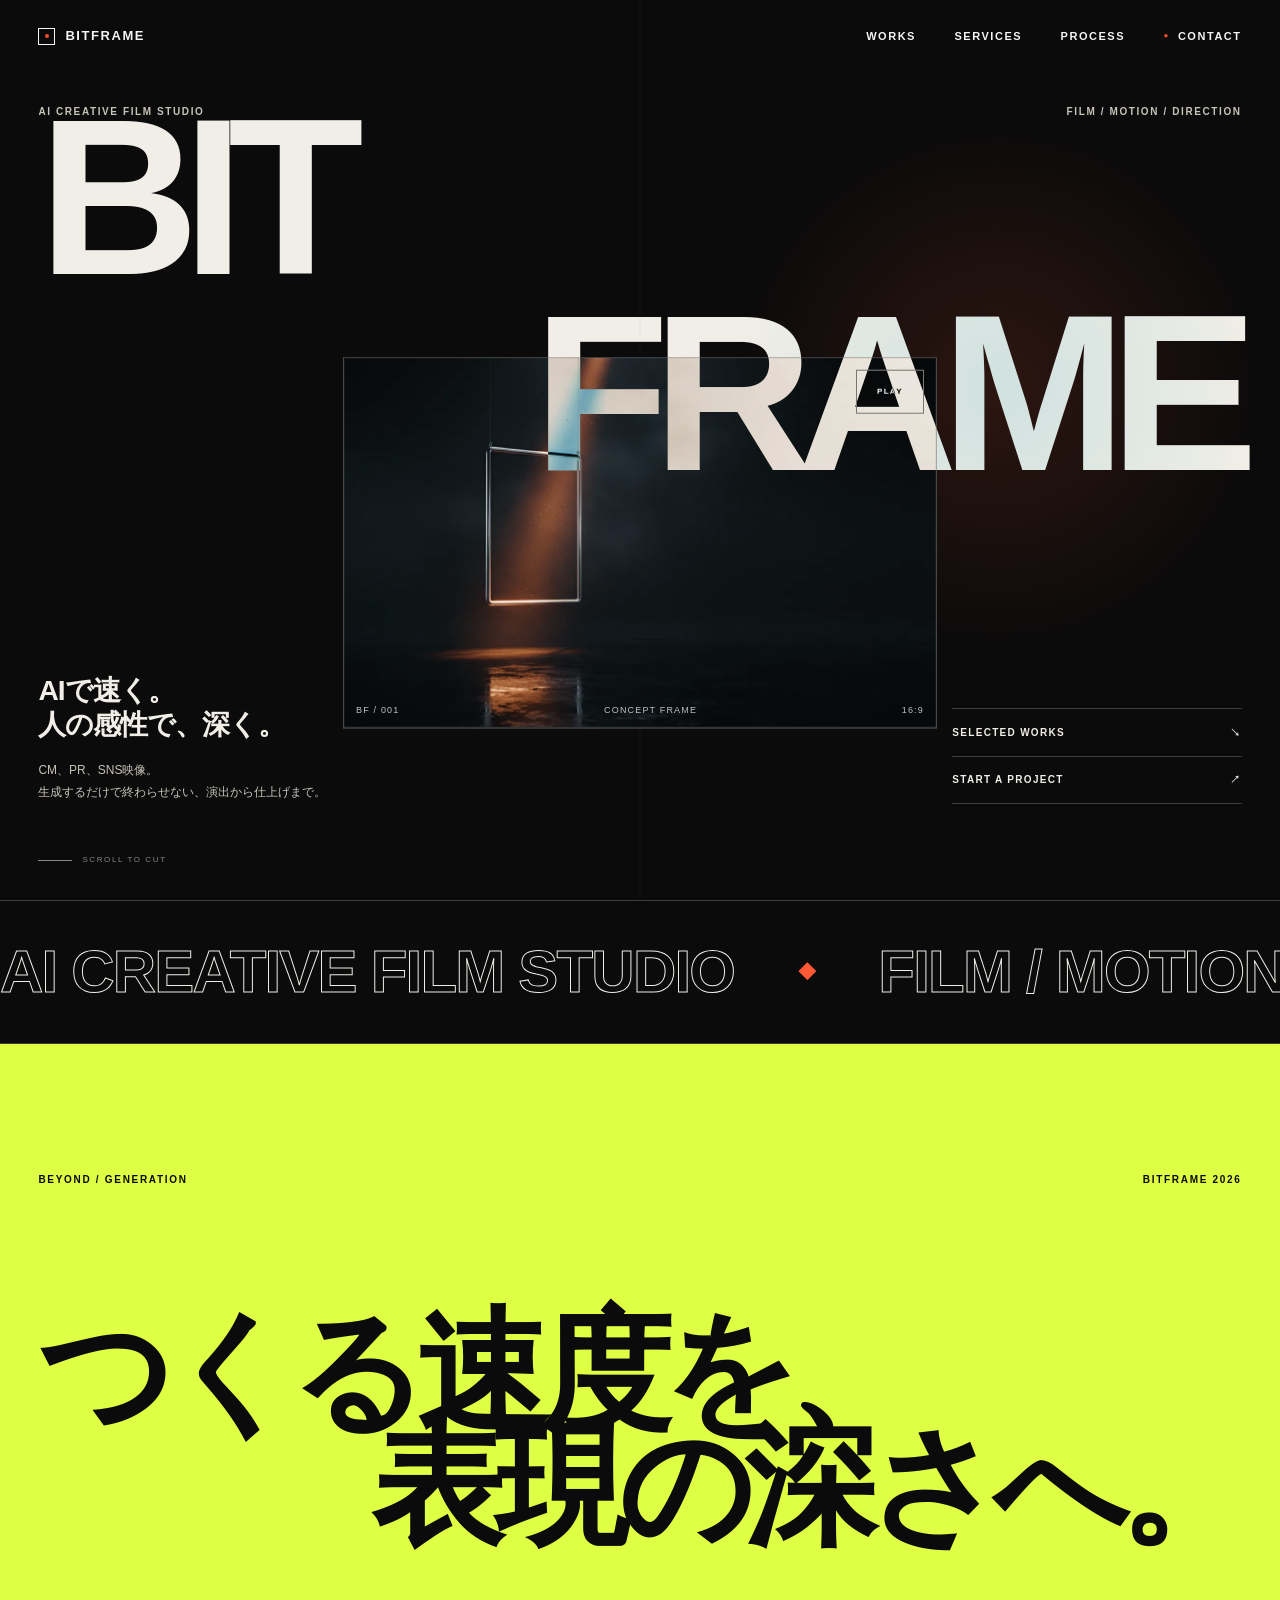
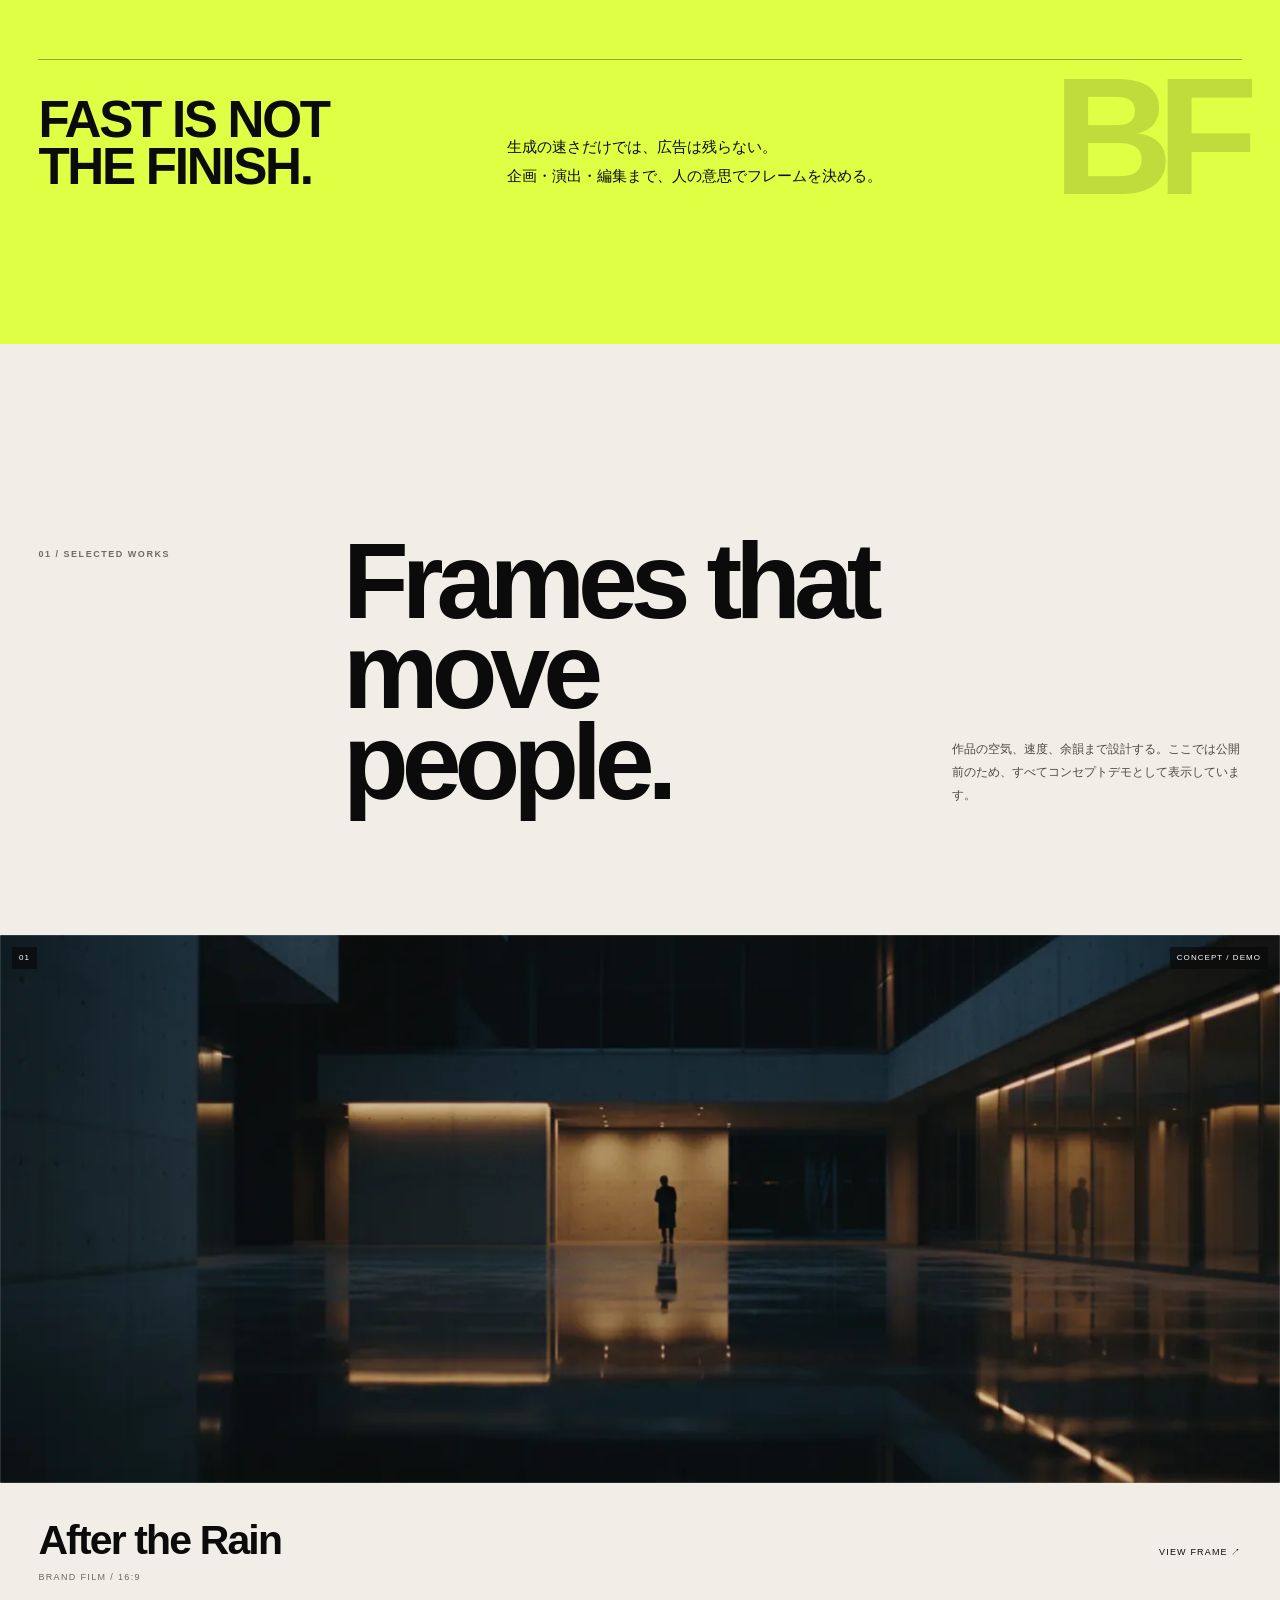
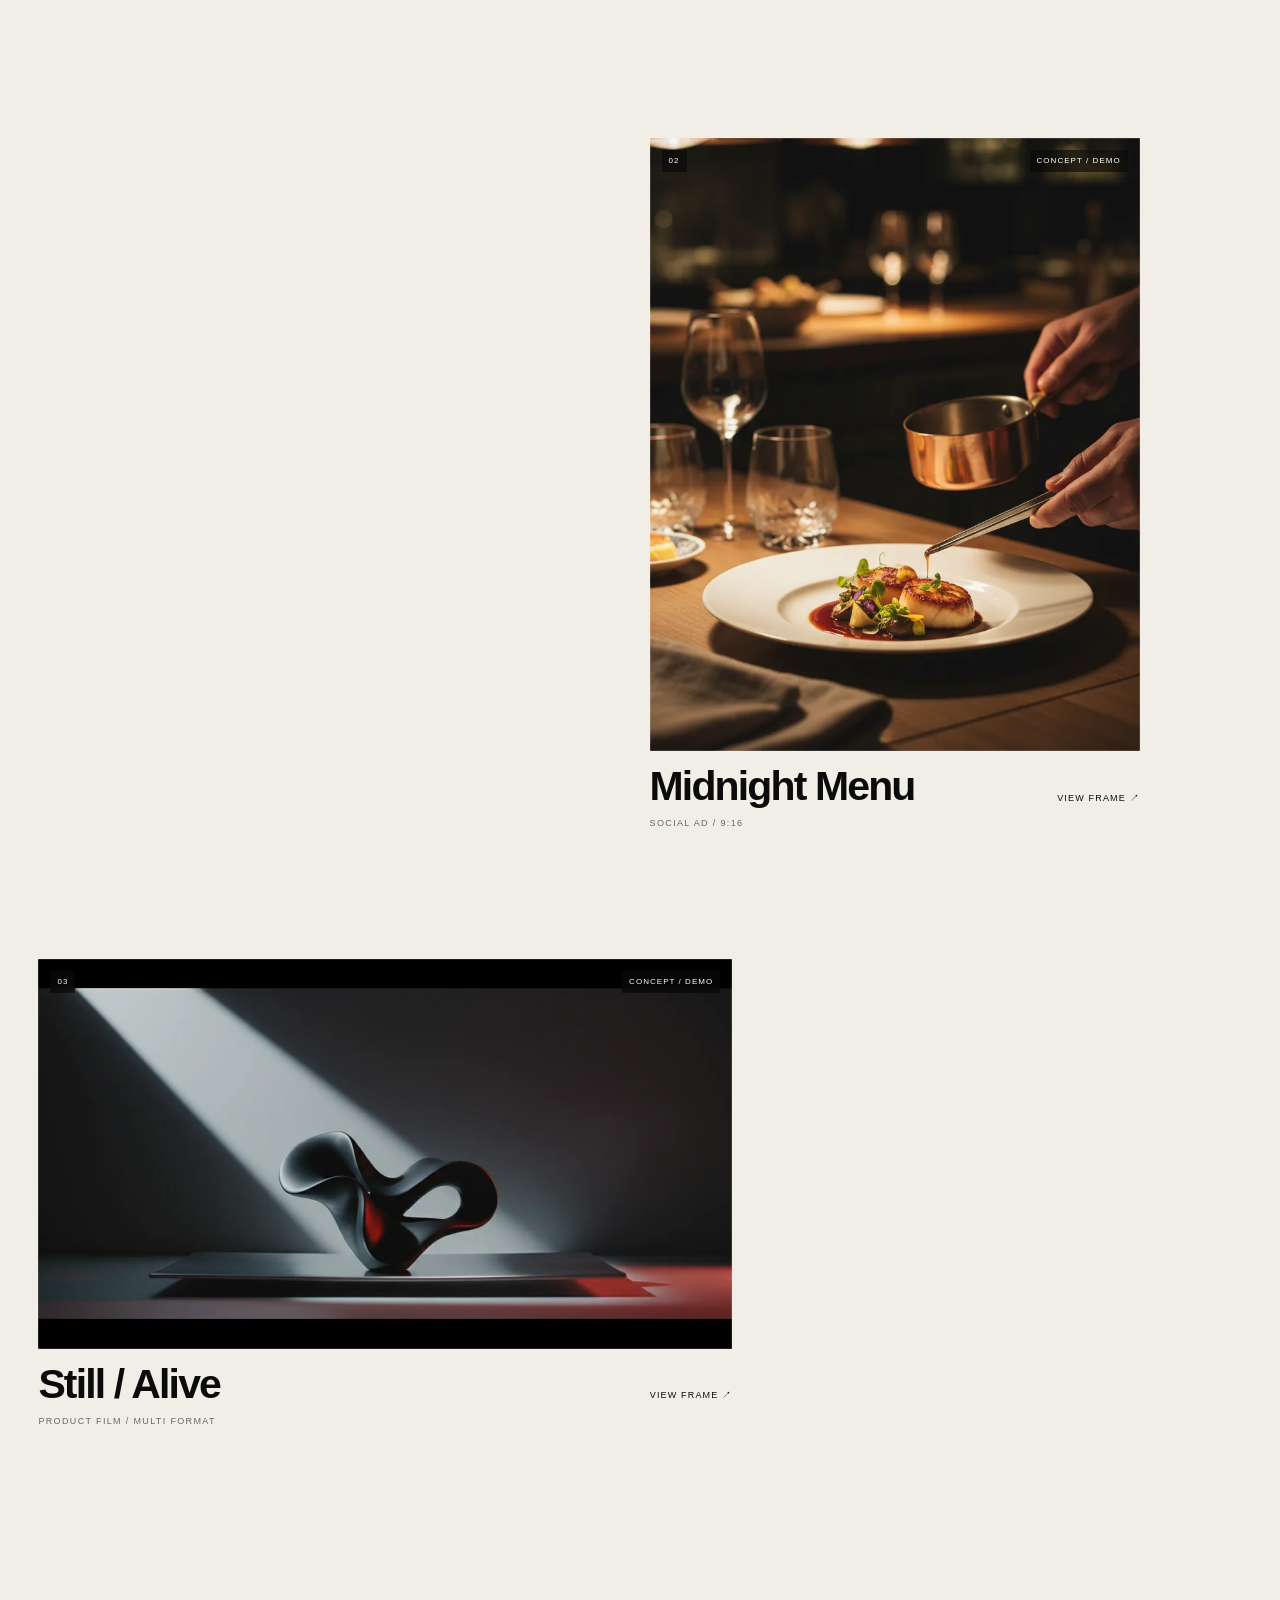
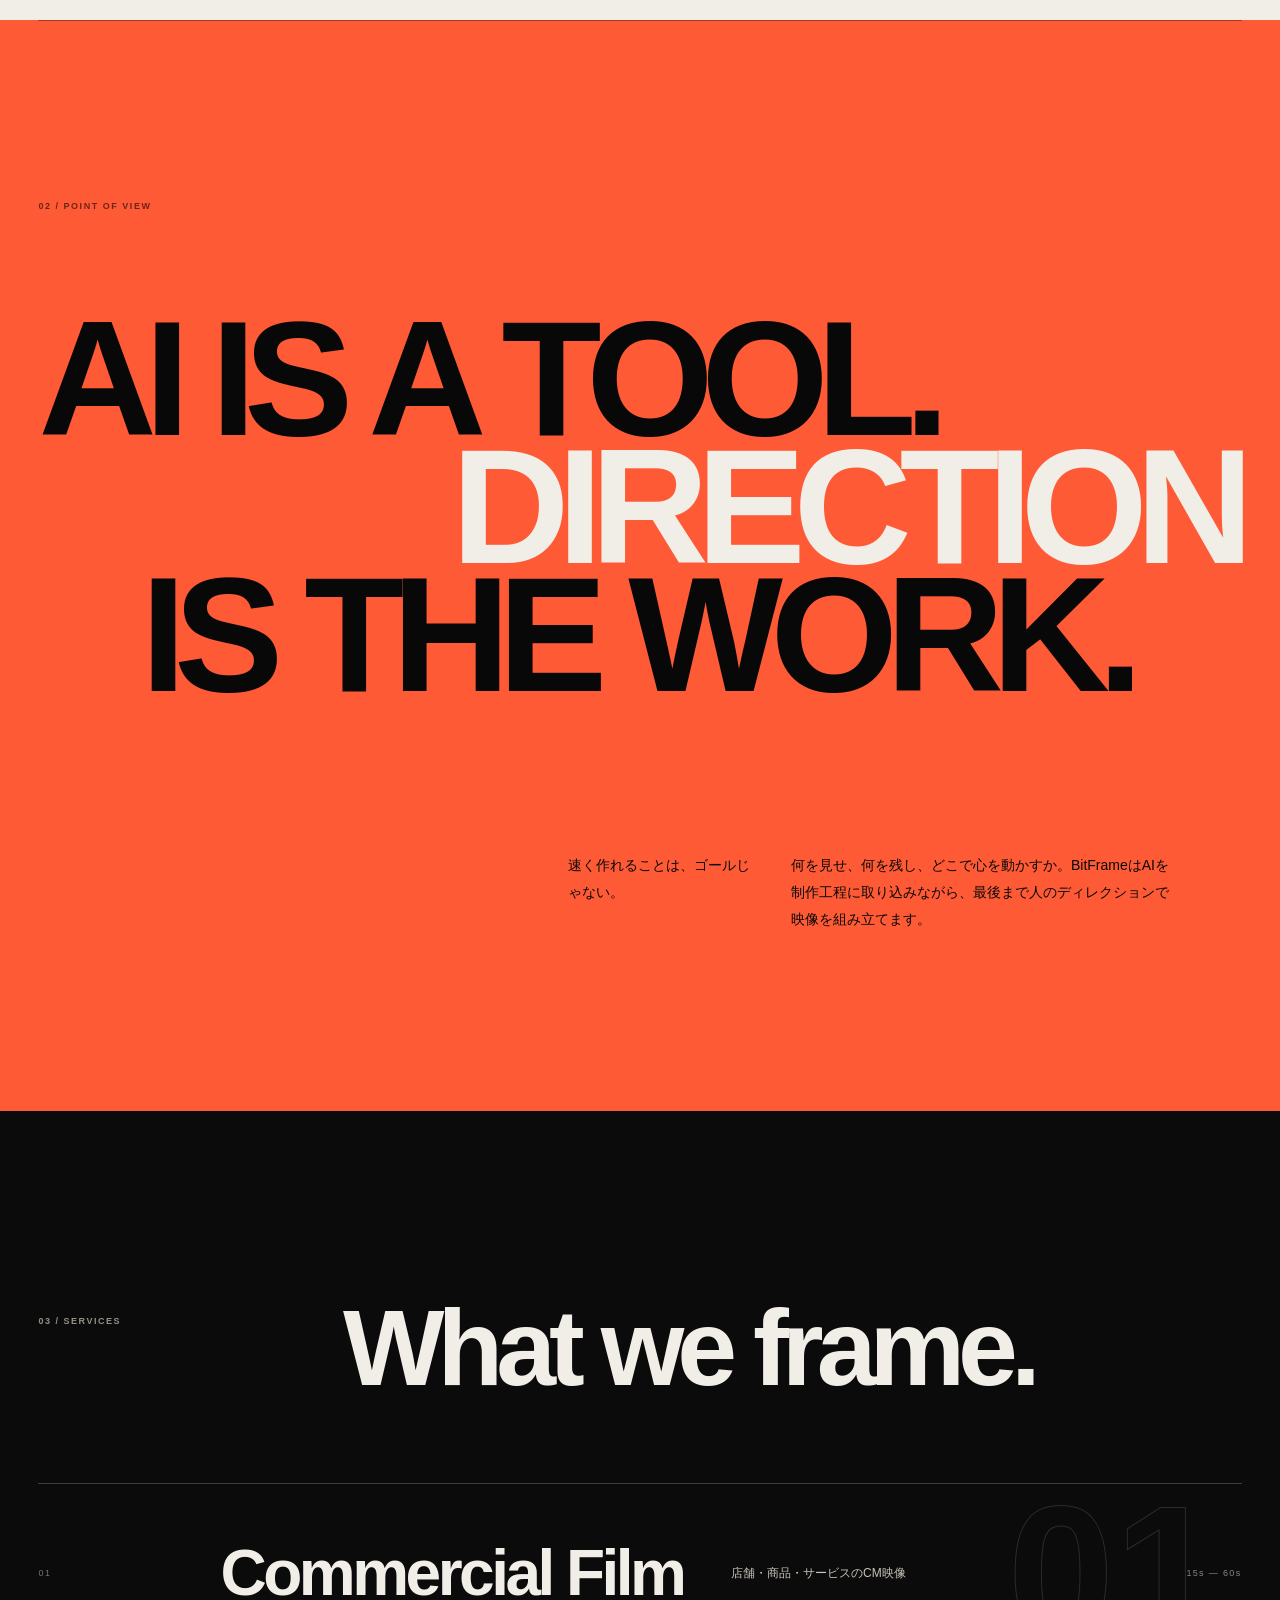
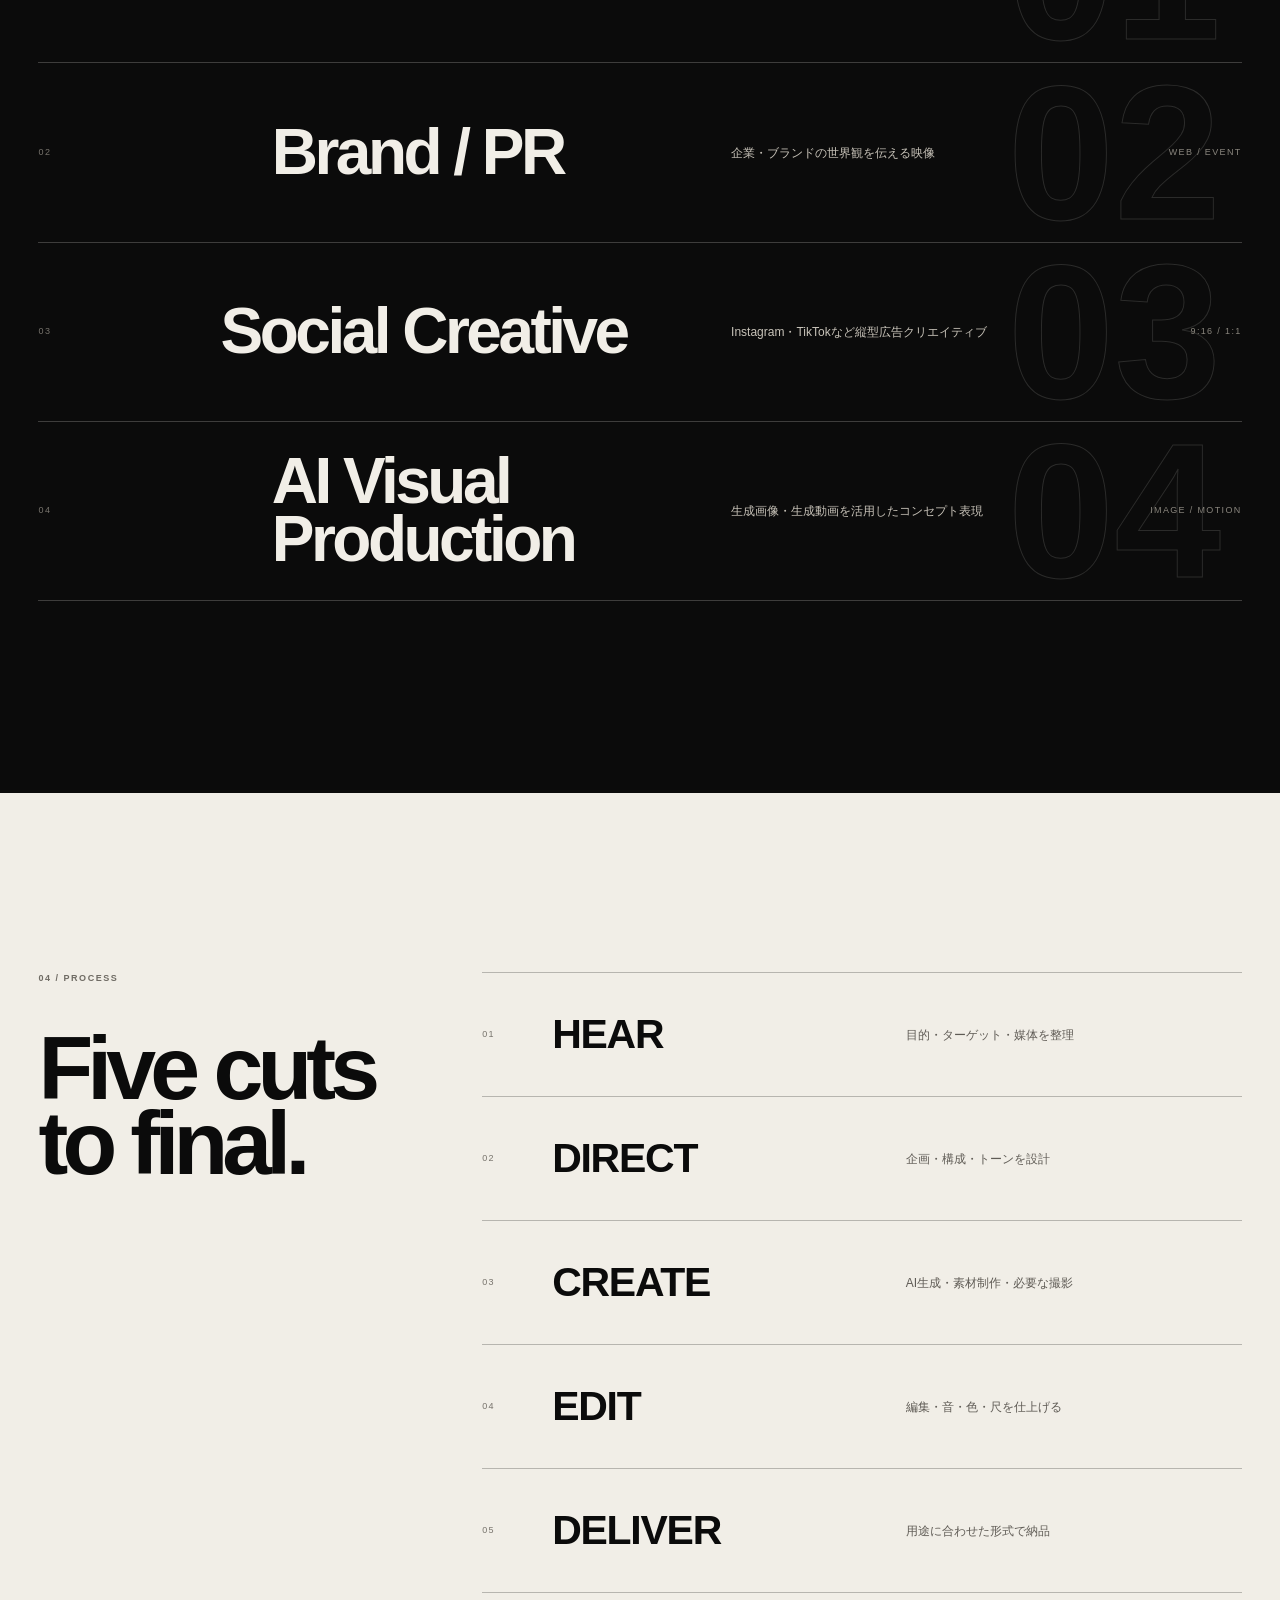
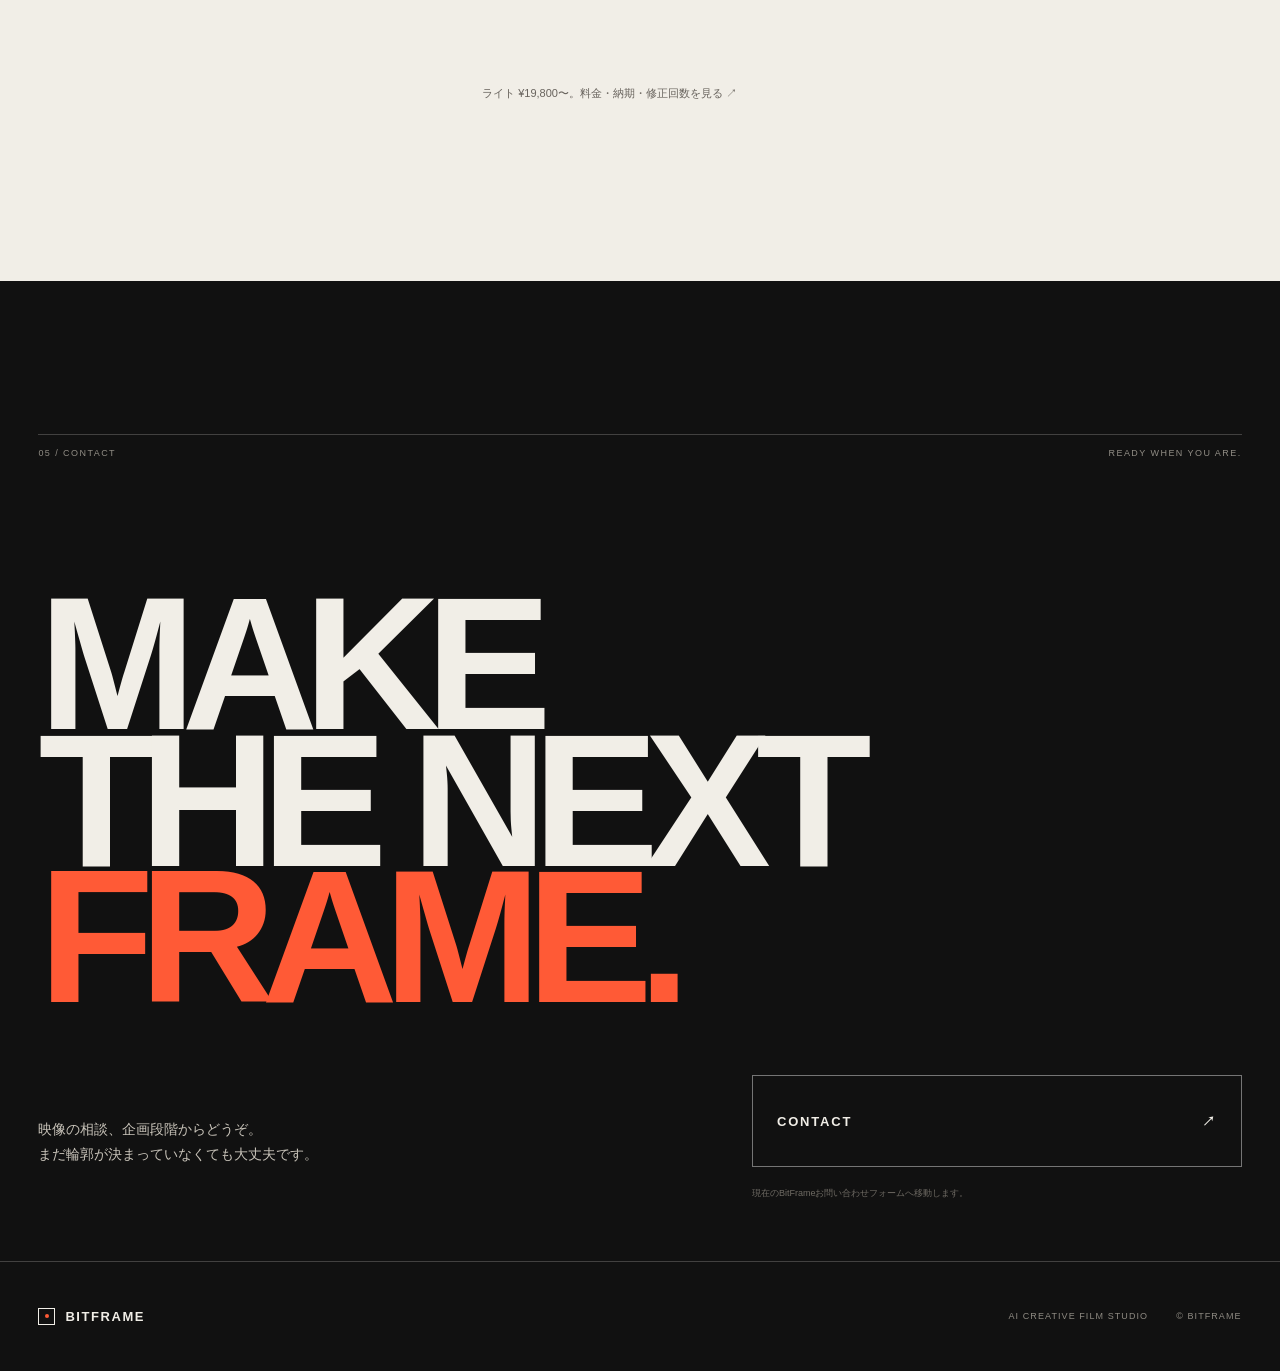
==== index.html @ d3b2dc04 "design: rebuild homepage with editorial motion direction" ====
<!doctype html>
<html lang="ja">
<head>
  <meta charset="utf-8">
  <meta name="viewport" content="width=device-width,initial-scale=1,viewport-fit=cover">
  <meta name="theme-color" content="#0b0b0b"><link rel="icon" href="assets/favicon.svg" type="image/svg+xml">
  <title>BitFrame | AI Creative Film Studio</title>
  <meta name="description" content="BitFrameは、AIと人のディレクションを組み合わせてCM・PR・SNS向け映像を制作するクリエイティブフィルムスタジオです。">
  <link rel="canonical" href="https://bitframe.rss7.net/">
  <meta property="og:type" content="website">
  <meta property="og:site_name" content="BitFrame">
  <meta property="og:title" content="BitFrame | AI Creative Film Studio">
  <meta property="og:description" content="AIで速く。人の感性で、深く。CM・PR・SNS映像を企画から仕上げまで。">
  <meta property="og:url" content="https://bitframe.rss7.net/">
  <meta property="og:image" content="https://bitframe.rss7.net/assets/media/hero-poster.webp">
  <meta name="twitter:card" content="summary_large_image">
  <meta name="twitter:title" content="BitFrame | AI Creative Film Studio">
  <meta name="twitter:description" content="AIで速く。人の感性で、深く。CM・PR・SNS映像を企画から仕上げまで。">
  <meta name="twitter:image" content="https://bitframe.rss7.net/assets/media/hero-poster.webp">
  <script type="application/ld+json">{"@context":"https://schema.org","@type":"Organization","name":"BitFrame","url":"https://bitframe.rss7.net/","description":"AIと人のディレクションを組み合わせてCM・PR・SNS向け映像を制作するクリエイティブフィルムスタジオ"}</script>
  <link rel="stylesheet" href="assets/site.css">
  <script src="assets/site.js" defer></script>
</head>
<body>
  <a class="skip-link" href="#main">本文へ移動</a>

  <header class="site-header" data-header>
    <a class="brand" href="#top" aria-label="BitFrame ホーム">
      <span class="brand-mark" aria-hidden="true"></span>
      <span>BITFRAME</span>
    </a>
    <nav class="desktop-nav" aria-label="メインナビゲーション">
      <a href="works.html">WORKS</a>
      <a href="service.html">SERVICES</a>
      <a href="flow-price.html">PROCESS</a>
      <a class="nav-contact" href="contact.html">CONTACT</a>
    </nav>
    <details class="mobile-menu">
      <summary aria-label="メニューを開く"><span></span><span></span></summary>
      <nav aria-label="モバイルナビゲーション">
        <a href="works.html">WORKS</a>
        <a href="service.html">SERVICES</a>
        <a href="flow-price.html">PROCESS</a>
        <a href="contact.html">CONTACT</a>
      </nav>
    </details>
  </header>

  <main id="main">
    <section class="hero" id="top" aria-labelledby="hero-title">
      <div class="hero-meta" aria-label="スタジオ情報">
        <span>AI CREATIVE FILM STUDIO</span>
        <span>FILM / MOTION / DIRECTION</span>
      </div>

      <h1 class="hero-title" id="hero-title">
        <span class="hero-word hero-word--bit">BIT</span>
        <span class="hero-word hero-word--frame">FRAME</span>
      </h1>

      <div class="hero-window" role="group" data-depth="18" aria-label="BitFrame コンセプト映像">
        <video class="hero-video" autoplay muted loop playsinline preload="metadata" poster="assets/media/hero-poster.webp" aria-hidden="true">
          <source src="assets/media/hero.mp4" type="video/mp4">
        </video>
        <button class="hero-motion-toggle" type="button" aria-label="映像を一時停止">PAUSE</button>
        <div class="frame-meta">
          <span>BF / 001</span>
          <span>CONCEPT FRAME</span>
          <span>16:9</span>
        </div>
      </div>

      <div class="hero-copy">
        <p class="hero-lead">AIで速く。<br>人の感性で、深く。</p>
        <p class="hero-sub">CM、PR、SNS映像。<br>生成するだけで終わらせない、演出から仕上げまで。</p>
      </div>

      <div class="hero-actions" aria-label="主要リンク">
        <a class="text-link" href="works.html"><span>SELECTED WORKS</span><span aria-hidden="true">↘</span></a>
        <a class="text-link" href="contact.html"><span>START A PROJECT</span><span aria-hidden="true">↗</span></a>
      </div>

      <p class="scroll-note" aria-hidden="true"><span></span>SCROLL TO CUT</p>
    </section>

    <div class="marquee" aria-hidden="true">
      <div class="marquee-track">
        <span class="marquee-item">AI CREATIVE FILM STUDIO</span>
        <span class="marquee-item">FILM / MOTION / DIRECTION</span>
        <span class="marquee-item">DIRECTION IS THE WORK</span>
        <span class="marquee-item">CM ・ PR ・ SNS</span>
        <span class="marquee-item">AI CREATIVE FILM STUDIO</span>
        <span class="marquee-item">FILM / MOTION / DIRECTION</span>
        <span class="marquee-item">DIRECTION IS THE WORK</span>
        <span class="marquee-item">CM ・ PR ・ SNS</span>
      </div>
    </div>

    <section class="editorial-statement" aria-labelledby="statement-title">
      <div class="statement-kicker"><span>BEYOND / GENERATION</span><span>BITFRAME 2026</span></div>
      <h2 id="statement-title"><span>つくる速度を、</span><span>表現の深さへ。</span></h2>
      <div class="statement-grid">
        <p class="statement-en">FAST IS NOT<br>THE FINISH.</p>
        <p class="statement-jp">生成の速さだけでは、広告は残らない。<br>企画・演出・編集まで、人の意思でフレームを決める。</p>
        <span class="statement-mark" aria-hidden="true">BF</span>
      </div>
    </section>

    <section class="works section-shell" id="works" aria-labelledby="works-title">
      <header class="section-head">
        <p class="eyebrow">01 / SELECTED WORKS</p>
        <h2 id="works-title">Frames that<br>move people.</h2>
        <p class="section-intro">作品の空気、速度、余韻まで設計する。ここでは公開前のため、すべてコンセプトデモとして表示しています。</p>
      </header>

      <article class="work work--wide work-feature" data-reveal>
        <a class="work-link" href="contact.html" aria-label="Concept Film 01 の相談をする">
          <div class="work-media work-media--01" data-tilt>
            <img src="assets/media/work-01.webp" alt="" loading="lazy" decoding="async">
            <span class="work-index">01</span>
            <span class="work-state">CONCEPT / DEMO</span>
          </div>
          <div class="work-copy">
            <h3>After the Rain</h3>
            <p>BRAND FILM / 16:9</p>
            <span aria-hidden="true">VIEW FRAME ↗</span>
          </div>
        </a>
      </article>

      <div class="works-list">
        <article class="work work--portrait" data-reveal>
          <a class="work-link" href="contact.html" aria-label="Concept Film 02 の相談をする">
            <div class="work-media work-media--02" data-tilt>
              <img src="assets/media/work-02.webp" alt="" loading="lazy" decoding="async">
              <span class="work-index">02</span>
              <span class="work-state">CONCEPT / DEMO</span>
            </div>
            <div class="work-copy">
              <h3>Midnight Menu</h3>
              <p>SOCIAL AD / 9:16</p>
              <span aria-hidden="true">VIEW FRAME ↗</span>
            </div>
          </a>
        </article>

        <article class="work work--offset" data-reveal>
          <a class="work-link" href="contact.html" aria-label="Concept Film 03 の相談をする">
            <div class="work-media work-media--03" data-tilt>
              <img src="assets/media/work-03.webp" alt="" loading="lazy" decoding="async">
              <span class="work-index">03</span>
              <span class="work-state">CONCEPT / DEMO</span>
            </div>
            <div class="work-copy">
              <h3>Still / Alive</h3>
              <p>PRODUCT FILM / MULTI FORMAT</p>
              <span aria-hidden="true">VIEW FRAME ↗</span>
            </div>
          </a>
        </article>
      </div>
    </section>

    <section class="manifesto" aria-labelledby="manifesto-title">
      <div class="manifesto-rule" aria-hidden="true"></div>
      <p class="eyebrow">02 / POINT OF VIEW</p>
      <h2 id="manifesto-title">
        <span>AI IS A TOOL.</span>
        <span class="manifesto-accent">DIRECTION</span>
        <span>IS THE WORK.</span>
      </h2>
      <div class="manifesto-copy">
        <p>速く作れることは、ゴールじゃない。</p>
        <p>何を見せ、何を残し、どこで心を動かすか。BitFrameはAIを制作工程に取り込みながら、最後まで人のディレクションで映像を組み立てます。</p>
      </div>
    </section>

    <section class="services section-shell" id="services" aria-labelledby="services-title">
      <header class="section-head section-head--compact">
        <p class="eyebrow">03 / SERVICES</p>
        <h2 id="services-title">What we frame.</h2>
      </header>
      <div class="service-lines">
        <article class="service-line" data-reveal>
          <p class="service-no">01</p>
          <h3>Commercial Film</h3>
          <p>店舗・商品・サービスのCM映像</p>
          <span>15s — 60s</span>
        </article>
        <article class="service-line service-line--indent" data-reveal>
          <p class="service-no">02</p>
          <h3>Brand / PR</h3>
          <p>企業・ブランドの世界観を伝える映像</p>
          <span>WEB / EVENT</span>
        </article>
        <article class="service-line" data-reveal>
          <p class="service-no">03</p>
          <h3>Social Creative</h3>
          <p>Instagram・TikTokなど縦型広告クリエイティブ</p>
          <span>9:16 / 1:1</span>
        </article>
        <article class="service-line service-line--indent" data-reveal>
          <p class="service-no">04</p>
          <h3>AI Visual Production</h3>
          <p>生成画像・生成動画を活用したコンセプト表現</p>
          <span>IMAGE / MOTION</span>
        </article>
      </div>
    </section>

    <section class="process" id="process" aria-labelledby="process-title">
      <div class="process-heading">
        <p class="eyebrow">04 / PROCESS</p>
        <h2 id="process-title">Five cuts<br>to final.</h2>
      </div>
      <ol class="process-list">
        <li><span>01</span><strong>HEAR</strong><p>目的・ターゲット・媒体を整理</p></li>
        <li><span>02</span><strong>DIRECT</strong><p>企画・構成・トーンを設計</p></li>
        <li><span>03</span><strong>CREATE</strong><p>AI生成・素材制作・必要な撮影</p></li>
        <li><span>04</span><strong>EDIT</strong><p>編集・音・色・尺を仕上げる</p></li>
        <li><span>05</span><strong>DELIVER</strong><p>用途に合わせた形式で納品</p></li>
      </ol>
      <p class="price-note"><a href="flow-price.html">ライト ¥19,800〜。料金・納期・修正回数を見る ↗</a></p>
    </section>

    <section class="contact" id="contact" aria-labelledby="contact-title">
      <div class="contact-topline"><span>05 / CONTACT</span><span>READY WHEN YOU ARE.</span></div>
      <h2 id="contact-title">MAKE<br>THE NEXT<br><em>FRAME.</em></h2>
      <p>映像の相談、企画段階からどうぞ。<br>まだ輪郭が決まっていなくても大丈夫です。</p>
      <a class="contact-button" href="https://bitframe.rss7.net/%E3%81%8A%E5%95%8F%E3%81%84%E5%90%88%E3%82%8F%E3%81%9B/" aria-label="BitFrame お問い合わせフォームへ">
        <span>CONTACT</span><span aria-hidden="true">↗</span>
      </a>
      <p class="contact-note">現在のBitFrameお問い合わせフォームへ移動します。</p>
    </section>
  </main>

  <footer class="site-footer">
    <a class="brand brand--footer" href="#top"><span class="brand-mark" aria-hidden="true"></span><span>BITFRAME</span></a>
    <p>AI CREATIVE FILM STUDIO</p>
    <p>© BITFRAME</p>
  </footer>
</body>
</html>
---- assets/site.css ----
@charset "UTF-8";

:root {
  --ink: #0b0b0b;
  --ink-soft: #171717;
  --paper: #f1eee7;
  --paper-dim: #c8c3b9;
  --signal: #ff5a36;
  --lime: #dfff45;
  --line: rgba(241, 238, 231, .22);
  --pad: clamp(18px, 3vw, 48px);
  --max: 1680px;
  --ease: cubic-bezier(.2, .8, .2, 1);
  --header-h: 72px;
}

* { box-sizing: border-box; }
html { scroll-behavior: smooth; background: var(--ink); }
body {
  margin: 0;
  color: var(--paper);
  background: var(--ink);
  font-family: "Helvetica Neue", Helvetica, Arial, "Yu Gothic", "Hiragino Kaku Gothic ProN", sans-serif;
  font-size: 16px;
  line-height: 1.5;
  overflow-x: clip;
  text-rendering: optimizeLegibility;
  -webkit-font-smoothing: antialiased;
}

a { color: inherit; text-decoration: none; }
a, summary { -webkit-tap-highlight-color: transparent; }
img, video { display: block; max-width: 100%; }
button, input, textarea, select { font: inherit; }
::selection { color: var(--ink); background: var(--lime); }

.skip-link {
  position: fixed;
  z-index: 9999;
  top: 8px;
  left: 8px;
  padding: 10px 14px;
  color: var(--ink);
  background: var(--paper);
  transform: translateY(-140%);
  transition: transform .2s ease;
}
.skip-link:focus { transform: translateY(0); }

:focus-visible {
  outline: 2px solid var(--lime);
  outline-offset: 4px;
}

.site-header {
  position: fixed;
  z-index: 100;
  top: 0;
  left: 0;
  width: 100%;
  min-height: var(--header-h);
  display: flex;
  align-items: center;
  justify-content: space-between;
  gap: 24px;
  padding: 14px var(--pad);
  mix-blend-mode: difference;
  color: #fff;
}

.brand {
  display: inline-flex;
  align-items: center;
  gap: 10px;
  min-height: 44px;
  font-size: 13px;
  font-weight: 800;
  letter-spacing: .12em;
}
.brand-mark {
  position: relative;
  width: 17px;
  height: 17px;
  border: 1px solid currentColor;
}
.brand-mark::after {
  content: "";
  position: absolute;
  top: 50%; left: 50%;
  width: 4px; height: 4px;
  background: var(--signal);
  border-radius: 50%;
  transform: translate(-50%, -50%);
}

.desktop-nav { display: flex; align-items: center; gap: clamp(20px, 3vw, 44px); }
.desktop-nav a {
  position: relative;
  min-height: 44px;
  display: inline-flex;
  align-items: center;
  font-size: 11px;
  font-weight: 700;
  letter-spacing: .14em;
}
.desktop-nav a::after {
  content: "";
  position: absolute;
  left: 0; bottom: 7px;
  width: 100%; height: 1px;
  background: currentColor;
  transform: scaleX(0);
  transform-origin: right;
  transition: transform .35s var(--ease);
}
.desktop-nav a:hover::after,
.desktop-nav a:focus-visible::after { transform: scaleX(1); transform-origin: left; }
.nav-contact::before { content: "●"; margin-right: 8px; color: var(--signal); font-size: 8px; }
.mobile-menu { display: none; }

.hero {
  position: relative;
  min-height: 100svh;
  max-width: var(--max);
  margin: 0 auto;
  padding: calc(var(--header-h) + 28px) var(--pad) 34px;
  display: grid;
  grid-template-columns: repeat(12, minmax(0, 1fr));
  grid-template-rows: auto 1fr auto;
  gap: 12px clamp(8px, 1.2vw, 20px);
  isolation: isolate;
  overflow-x: clip;
}
.hero::before {
  content: "";
  position: absolute;
  z-index: -2;
  inset: 0;
  background:
    radial-gradient(circle at 78% 43%, rgba(255,90,54,.14), transparent 24%),
    linear-gradient(90deg, transparent 0 49.9%, rgba(255,255,255,.035) 50%, transparent 50.1% 100%);
}

.hero-meta {
  grid-column: 1 / -1;
  display: flex;
  justify-content: space-between;
  gap: 18px;
  padding-top: 4px;
  font-size: 10px;
  font-weight: 700;
  letter-spacing: .16em;
  color: var(--paper-dim);
}

.hero-title {
  position: absolute;
  z-index: 2;
  inset: 13vh var(--pad) auto;
  margin: 0;
  pointer-events: none;
  mix-blend-mode: difference;
  font-size: clamp(90px, 17.4vw, 330px);
  font-weight: 900;
  line-height: .72;
  letter-spacing: -.075em;
  text-transform: uppercase;
}
.hero-word { display: block; white-space: nowrap; }
.hero-word--bit { text-align: left; }
.hero-word--frame { margin-top: .16em; text-align: right; }

.hero-window {
  position: relative;
  z-index: 1;
  grid-column: 4 / 10;
  grid-row: 2;
  align-self: center;
  margin-top: 13vh;
  aspect-ratio: 16 / 10;
  overflow: hidden;
  background: #252525;
  border: 1px solid rgba(255,255,255,.16);
  transform: translate3d(0, var(--depth-y, 0), 0);
  transition: transform .9s var(--ease);
}
.hero-window::after {
  content: "";
  position: absolute;
  inset: 0;
  box-shadow: inset 0 0 0 1px rgba(255,255,255,.05);
  pointer-events: none;
}

.frame-meta {
  position: absolute;
  z-index: 3;
  inset: auto 12px 10px;
  display: flex;
  justify-content: space-between;
  gap: 10px;
  font-size: 9px;
  letter-spacing: .13em;
  color: rgba(255,255,255,.74);
}

.hero-copy {
  z-index: 3;
  grid-column: 1 / 4;
  grid-row: 2;
  align-self: end;
  padding-bottom: clamp(18px, 3vw, 50px);
}
.hero-lead { margin: 0 0 18px; font-size: clamp(24px, 2.2vw, 38px); font-weight: 700; line-height: 1.22; letter-spacing: -.035em; }
.hero-sub { max-width: 290px; margin: 0; color: var(--paper-dim); font-size: 12px; line-height: 1.8; }
.hero-actions {
  z-index: 3;
  grid-column: 10 / -1;
  grid-row: 2;
  align-self: end;
  padding-bottom: clamp(18px, 3vw, 50px);
}
.text-link {
  min-height: 48px;
  display: flex;
  align-items: center;
  justify-content: space-between;
  gap: 16px;
  border-top: 1px solid var(--line);
  font-size: 10px;
  font-weight: 700;
  letter-spacing: .13em;
  transition: padding .35s var(--ease), background .35s var(--ease);
}
.text-link:last-child { border-bottom: 1px solid var(--line); }
.text-link:hover { padding-inline: 10px; background: rgba(255,255,255,.045); }
.scroll-note {
  grid-column: 1 / -1;
  grid-row: 3;
  margin: 0;
  display: flex;
  align-items: center;
  gap: 10px;
  font-size: 8px;
  letter-spacing: .2em;
  color: #8b8881;
}
.scroll-note span { width: 34px; height: 1px; background: currentColor; }

.marquee {
  position: relative;
  width: 100vw;
  max-width: 100vw;
  left: 50%;
  margin-left: -50vw;
  overflow: hidden;
  border-top: 1px solid var(--line);
  border-bottom: 1px solid var(--line);
  background: var(--ink);
  padding: clamp(14px, 2.4vw, 26px) 0;
}
.marquee-track {
  display: flex;
  width: max-content;
  align-items: center;
  gap: clamp(28px, 5vw, 64px);
  animation: marquee-scroll 34s linear infinite;
  will-change: transform;
}
.marquee-item {
  display: flex;
  align-items: center;
  gap: clamp(28px, 5vw, 64px);
  margin: 0;
  font-size: clamp(24px, 5.2vw, 60px);
  font-weight: 800;
  letter-spacing: -.03em;
  text-transform: uppercase;
  white-space: nowrap;
  color: var(--paper);
}
@supports (-webkit-text-stroke: 1px #fff) or (text-stroke: 1px #fff) {
  .marquee-item { color: transparent; -webkit-text-stroke: 1px var(--paper); text-stroke: 1px var(--paper); }
}
.marquee-item::after { content: "◆"; font-size: .3em; -webkit-text-stroke: 0; text-stroke: 0; color: var(--signal); }
@keyframes marquee-scroll {
  from { transform: translate3d(0, 0, 0); }
  to { transform: translate3d(-50%, 0, 0); }
}

.section-shell { max-width: var(--max); margin: 0 auto; padding: clamp(110px, 15vw, 250px) var(--pad); }
.section-head {
  display: grid;
  grid-template-columns: repeat(12, minmax(0,1fr));
  gap: 12px clamp(8px, 1.2vw, 20px);
  align-items: end;
  margin-bottom: clamp(70px, 10vw, 160px);
}
.eyebrow { margin: 0; font-size: 9px; font-weight: 700; letter-spacing: .17em; text-transform: uppercase; color: #949087; }
.section-head .eyebrow { grid-column: 1 / 4; align-self: start; padding-top: 1.3em; }
.section-head h2 {
  grid-column: 4 / 10;
  margin: 0;
  font-size: clamp(54px, 8.4vw, 160px);
  font-weight: 700;
  line-height: .84;
  letter-spacing: -.065em;
}
.section-intro { grid-column: 10 / -1; margin: 0; max-width: 340px; font-size: 12px; line-height: 1.9; color: var(--paper-dim); }

.works { background: var(--paper); color: var(--ink); }
.works .eyebrow { color: #6f6b64; }
.work-feature { margin-bottom: clamp(90px, 12vw, 200px); }
.works-list { display: grid; grid-template-columns: repeat(12, minmax(0,1fr)); gap: clamp(70px, 10vw, 180px) clamp(10px, 1.5vw, 24px); }
.work { min-width: 0; }
.work--wide { grid-column: 1 / 10; }
.work--portrait { grid-column: 7 / 12; }
.work--offset { grid-column: 1 / 8; }
.work-link { display: block; }
.work-media {
  position: relative;
  overflow: hidden;
  background: #1b1b1b;
  border-radius: 1px;
  transform: translate3d(var(--tilt-x, 0), var(--tilt-y, 0), 0);
  transition: transform .65s var(--ease);
}
.work--wide .work-media, .work--offset .work-media { aspect-ratio: 16 / 9; }
.work--portrait .work-media { aspect-ratio: 4 / 5; }
.work-feature .work-media {
  width: 100vw;
  left: 50%;
  margin-left: -50vw;
  aspect-ratio: 21 / 9;
}
.work-feature .work-copy { margin-top: 22px; }
.work-media::after { content: ""; position: absolute; inset: 0; box-shadow: inset 0 0 0 1px rgba(255,255,255,.12); pointer-events: none; }
.work-index, .work-state {
  position: absolute; z-index: 2; top: 12px;
  padding: 5px 7px;
  background: rgba(10,10,10,.66);
  color: white;
  backdrop-filter: blur(4px);
  font-size: 8px;
  letter-spacing: .13em;
}
.work-index { left: 12px; }
.work-state { right: 12px; }
.work-copy { display: grid; grid-template-columns: 1fr auto; gap: 4px 16px; padding-top: 15px; align-items: end; }
.work-copy h3 { grid-column: 1; margin: 0; font-size: clamp(26px, 3.2vw, 58px); line-height: 1; letter-spacing: -.045em; }
.work-copy p { grid-column: 1; margin: 6px 0 0; font-size: 9px; letter-spacing: .15em; color: #6b6760; }
.work-copy > span { grid-column: 2; grid-row: 1 / 3; align-self: center; font-size: 9px; letter-spacing: .13em; }
.work-link:hover .work-media { transform: scale(.992) translate3d(var(--tilt-x, 0), var(--tilt-y, 0), 0); }

.manifesto {
  position: relative;
  min-height: 120svh;
  padding: clamp(110px, 14vw, 230px) var(--pad);
  overflow: hidden;
  background: var(--signal);
  color: #080808;
}
.manifesto-rule { position: absolute; top: 0; left: var(--pad); right: var(--pad); height: 1px; background: rgba(0,0,0,.35); transform-origin: left; }
.manifesto .eyebrow { color: rgba(0,0,0,.58); }
.manifesto h2 {
  margin: clamp(70px, 8vw, 130px) 0 0;
  font-size: clamp(58px, 12.8vw, 235px);
  line-height: .78;
  font-weight: 900;
  letter-spacing: -.075em;
}
.manifesto h2 span { display: block; }
.manifesto h2 span:nth-child(2) { text-align: right; }
.manifesto h2 span:nth-child(3) { margin-left: 8vw; }
.manifesto-accent { color: var(--paper); }
.manifesto-copy {
  width: min(610px, 82vw);
  margin: clamp(80px, 12vw, 180px) 5vw 0 auto;
  display: grid;
  grid-template-columns: 1fr 2fr;
  gap: 30px;
  font-size: 14px;
  line-height: 1.9;
}
.manifesto-copy p { margin: 0; }

.services { background: var(--ink); }
.section-head--compact { margin-bottom: clamp(55px, 7vw, 100px); }
.section-head--compact h2 { grid-column: 4 / -1; }
.service-lines { border-top: 1px solid var(--line); counter-reset: svc; }
.service-line {
  position: relative;
  min-height: clamp(128px, 14vw, 230px);
  display: grid;
  grid-template-columns: 1fr 3fr 2fr 1fr;
  gap: 18px;
  align-items: center;
  border-bottom: 1px solid var(--line);
  overflow: clip;
  counter-increment: svc;
  transition: background .35s var(--ease), padding .35s var(--ease);
}
.service-line::before {
  content: counter(svc, decimal-leading-zero);
  position: absolute;
  z-index: 0;
  right: clamp(-4px, 1.6vw, 24px);
  top: 50%;
  transform: translateY(-50%);
  font-size: clamp(90px, 15vw, 260px);
  font-weight: 900;
  line-height: 1;
  color: transparent;
  -webkit-text-stroke: 1px rgba(241,238,231,.14);
  pointer-events: none;
}
.service-line:hover { padding-inline: 14px; background: rgba(255,255,255,.035); }
.service-line--indent h3 { transform: translateX(clamp(12px, 4vw, 70px)); }
.service-no { position: relative; z-index: 1; margin: 0; font-size: 9px; letter-spacing: .17em; color: #77736c; }
.service-line h3 { position: relative; z-index: 1; margin: 0; font-size: clamp(32px, 5vw, 88px); font-weight: 600; line-height: .9; letter-spacing: -.055em; }
.service-line > p:nth-of-type(2) { position: relative; z-index: 1; margin: 0; max-width: 330px; font-size: 12px; color: var(--paper-dim); }
.service-line > span { position: relative; z-index: 1; justify-self: end; font-size: 9px; letter-spacing: .15em; color: #8a867e; }

.process {
  position: relative;
  padding: clamp(110px, 14vw, 230px) var(--pad);
  background: var(--paper);
  color: var(--ink);
  display: grid;
  grid-template-columns: 4fr 8fr;
  gap: clamp(30px, 5vw, 90px);
}
.process .eyebrow { color: #6f6b64; }
.process-heading h2 { position: sticky; top: 105px; margin: 45px 0 0; font-size: clamp(55px, 7vw, 130px); line-height: .84; letter-spacing: -.065em; }
.process-list { margin: 0; padding: 0; list-style: none; border-top: 1px solid rgba(11,11,11,.25); }
.process-list li {
  min-height: 124px;
  display: grid;
  grid-template-columns: 52px minmax(160px, 1fr) minmax(180px, 1fr);
  gap: 18px;
  align-items: center;
  border-bottom: 1px solid rgba(11,11,11,.25);
}
.process-list li > span { font-size: 9px; letter-spacing: .14em; color: #77736c; }
.process-list strong { font-size: clamp(24px, 3.2vw, 50px); letter-spacing: -.03em; }
.process-list p { margin: 0; font-size: 12px; color: #5f5b55; }
.price-note { grid-column: 2; margin: 28px 0 0; font-size: 11px; color: #68635d; }

.contact {
  min-height: 100svh;
  padding: clamp(100px, 12vw, 190px) var(--pad) 60px;
  display: grid;
  grid-template-columns: repeat(12, minmax(0,1fr));
  gap: 20px;
  align-content: space-between;
  background: #111;
  color: var(--paper);
}
.contact-topline { grid-column: 1 / -1; display: flex; justify-content: space-between; gap: 20px; padding-top: 12px; border-top: 1px solid var(--line); font-size: 9px; letter-spacing: .16em; color: #918d85; }
.contact h2 {
  grid-column: 1 / 10;
  margin: clamp(70px, 9vw, 130px) 0 50px;
  font-size: clamp(78px, 14.8vw, 270px);
  line-height: .72;
  letter-spacing: -.078em;
  font-weight: 900;
}
.contact h2 em { color: var(--signal); font-style: normal; }
.contact > p:not(.contact-note) { grid-column: 1 / 5; margin: 0; align-self: end; font-size: 14px; line-height: 1.8; color: var(--paper-dim); }
.contact-button {
  grid-column: 8 / -1;
  min-height: 92px;
  padding: 0 24px;
  display: flex;
  align-items: center;
  justify-content: space-between;
  align-self: end;
  border: 1px solid rgba(255,255,255,.42);
  font-size: 13px;
  font-weight: 700;
  letter-spacing: .14em;
  transition: color .35s var(--ease), background .35s var(--ease), border-color .35s var(--ease);
}
.contact-button:hover { color: var(--ink); background: var(--lime); border-color: var(--lime); }
.contact-note { grid-column: 8 / -1; margin: 0; font-size: 9px; color: #6f6b64; }

.site-footer {
  min-height: 110px;
  padding: 28px var(--pad);
  display: grid;
  grid-template-columns: 1fr auto auto;
  align-items: center;
  gap: 28px;
  border-top: 1px solid var(--line);
  background: #111;
  color: #8f8b83;
  font-size: 9px;
  letter-spacing: .12em;
}
.brand--footer { color: var(--paper); }
.site-footer p { margin: 0; }

@media (hover: hover) and (pointer: fine) {
  [data-reveal] { transition: transform .9s var(--ease); }
  [data-reveal]:not(.is-seen) { transform: translateY(26px); }
  [data-reveal].is-seen { transform: translateY(0); }
}

@media (max-width: 900px) {
  :root { --header-h: 64px; }
  .desktop-nav { display: none; }
  .mobile-menu { display: block; position: relative; color: #fff; }
  .mobile-menu summary {
    position: relative;
    list-style: none;
    width: 76px; height: 44px;
    display: grid;
    align-content: center;
    gap: 6px;
    cursor: pointer;
  }
  .mobile-menu summary::-webkit-details-marker { display: none; }
  .mobile-menu summary::before { content: "MENU"; position: absolute; right: 34px; top: 50%; transform: translateY(-50%); font-size: 8px; font-weight: 700; letter-spacing: .15em; }
  .mobile-menu summary span { display: block; width: 24px; height: 1px; margin-left: auto; background: #fff; transition: transform .3s var(--ease); }
  .mobile-menu[open] summary span:first-child { transform: translateY(3.5px) rotate(45deg); }
  .mobile-menu[open] summary span:last-child { transform: translateY(-3.5px) rotate(-45deg); }
  .mobile-menu nav {
    position: fixed;
    top: 62px; right: var(--pad);
    width: min(310px, calc(100vw - 2 * var(--pad)));
    padding: 10px 18px;
    background: rgba(12,12,12,.96);
    border: 1px solid rgba(255,255,255,.18);
    mix-blend-mode: normal;
  }
  .mobile-menu nav a { min-height: 54px; display: flex; align-items: center; border-bottom: 1px solid rgba(255,255,255,.12); font-size: 12px; letter-spacing: .14em; }
  .mobile-menu nav a:last-child { border-bottom: 0; color: var(--lime); }

  .hero-title { top: 18vh; font-size: clamp(78px, 21vw, 165px); }
  .hero-window { grid-column: 3 / 11; margin-top: 14vh; }
  .hero-copy { grid-column: 1 / 6; }
  .hero-actions { grid-column: 8 / -1; }

  .section-head h2 { grid-column: 4 / -1; }
  .section-intro { grid-column: 4 / 10; margin-top: 30px; }
  .work--wide { grid-column: 1 / 11; }
  .work--portrait { grid-column: 6 / 12; }
  .work--offset { grid-column: 2 / 10; }
  .work-feature .work-media { aspect-ratio: 16 / 9; }
  .marquee-item { font-size: clamp(20px, 6vw, 44px); }

  .service-line { grid-template-columns: 50px 1fr; gap: 8px 14px; padding-block: 28px; }
  .service-line h3 { grid-column: 2; }
  .service-line > p:nth-of-type(2) { grid-column: 2; }
  .service-line > span { grid-column: 2; justify-self: start; margin-top: 10px; }
  .service-line--indent h3 { transform: none; }

  .process { grid-template-columns: 1fr; }
  .process-heading h2 { position: static; }
  .process-list { margin-top: 30px; }
  .price-note { grid-column: 1; }
  .contact > p:not(.contact-note) { grid-column: 1 / 7; }
  .contact-button, .contact-note { grid-column: 7 / -1; }
}

@media (max-width: 600px) {
  :root { --pad: clamp(16px, 5vw, 22px); }
  .site-header { mix-blend-mode: normal; background: linear-gradient(rgba(11,11,11,.9), rgba(11,11,11,0)); }
  .brand { font-size: 11px; }

  .hero {
    min-height: 840px;
    height: 100svh;
    max-height: 940px;
    padding-top: calc(var(--header-h) + 18px);
    grid-template-columns: repeat(6, minmax(0, 1fr));
    grid-template-rows: auto 1fr auto auto;
  }
  .hero-meta { grid-column: 1 / -1; font-size: 8px; }
  .hero-meta span:last-child { text-align: right; }
  .hero-title { inset: 17.5vh -1.8vw auto; font-size: clamp(74px, 24vw, 105px); line-height: .75; letter-spacing: -.085em; }
  .hero-word--frame { margin-top: 1.37em; text-align: left; padding-left: 10vw; transform: scaleX(.86); transform-origin: left center; }
  .hero-window {
    grid-column: 1 / -1;
    grid-row: 2;
    width: 78%;
    justify-self: center;
    align-self: start;
    margin-top: 23vh;
    aspect-ratio: 4 / 5;
  }
  .frame-meta span:nth-child(2) { display: none; }
  .hero-copy { grid-column: 1 / 5; grid-row: 3; padding: 0 0 18px; align-self: end; }
  .hero-lead { margin-bottom: 10px; font-size: 24px; }
  .hero-sub { max-width: 260px; font-size: 10px; }
  .hero-actions { grid-column: 1 / -1; grid-row: 4; padding: 0; }
  .text-link { min-height: 48px; }
  .scroll-note { display: none; }

  .section-shell { padding-top: 110px; padding-bottom: 110px; }
  .section-head { display: block; margin-bottom: 70px; }
  .section-head .eyebrow { margin-bottom: 36px; }
  .section-head h2 { font-size: clamp(52px, 17vw, 76px); }
  .section-intro { margin: 28px 0 0 auto; width: 76%; font-size: 11px; }

  .works-list { display: block; }
  .work { margin-bottom: 88px; }
  .work:last-child { margin-bottom: 0; }
  .work--wide { width: 100%; }
  .work--portrait { width: 74%; margin-left: auto; }
  .work--offset { width: 88%; margin-left: 5%; }
  .work-copy { grid-template-columns: 1fr; }
  .work-copy h3 { font-size: 34px; }
  .work-copy > span { grid-column: 1; grid-row: auto; margin-top: 8px; }

  .manifesto { min-height: auto; padding: 110px var(--pad) 120px; }
  .manifesto h2 { margin-top: 66px; font-size: clamp(54px, 18vw, 82px); line-height: .8; }
  .manifesto h2 span:nth-child(2) { margin-top: .14em; }
  .manifesto h2 span:nth-child(3) { margin: .14em 0 0; }
  .manifesto-copy { width: 100%; margin: 70px 0 0; grid-template-columns: 1fr; gap: 18px; font-size: 12px; }
  .manifesto-copy p:first-child { font-weight: 700; }

  .section-head--compact { margin-bottom: 50px; }
  .service-line { min-height: 0; grid-template-columns: 34px 1fr; padding-block: 30px; }
  .service-line h3 { font-size: clamp(34px, 11vw, 48px); }
  .service-line > p:nth-of-type(2) { font-size: 11px; }

  .process { padding: 110px var(--pad); }
  .process-heading h2 { margin-top: 36px; font-size: 62px; }
  .process-list { margin-top: 56px; }
  .process-list li { min-height: 132px; grid-template-columns: 34px 1fr; align-content: center; gap: 5px 12px; }
  .process-list strong { font-size: 30px; }
  .process-list p { grid-column: 2; font-size: 11px; }

  .contact { min-height: 820px; padding-top: 90px; grid-template-columns: repeat(6,minmax(0,1fr)); }
  .contact-topline { grid-column: 1 / -1; font-size: 8px; }
  .contact h2 { grid-column: 1 / -1; margin: 65px 0 36px; font-size: clamp(76px, 24vw, 108px); line-height: .73; }
  .contact > p:not(.contact-note) { grid-column: 1 / 6; font-size: 12px; }
  .contact-button { grid-column: 1 / -1; min-height: 74px; margin-top: 26px; }
  .contact-note { grid-column: 1 / -1; }

  .site-footer { grid-template-columns: 1fr auto; gap: 14px; }
  .site-footer p:nth-of-type(1) { display: none; }
}

@media (max-width: 340px) {
  .hero-title { font-size: 78px; }
  .hero-window { width: 82%; }
  .hero-lead { font-size: 22px; }
  .contact h2 { font-size: 72px; }
}

@media (prefers-reduced-motion: reduce) {
  html { scroll-behavior: auto; }
  *, *::before, *::after { animation-duration: .001ms !important; animation-iteration-count: 1 !important; transition-duration: .001ms !important; scroll-behavior: auto !important; }
  [data-reveal] { transform: none !important; }
  .hero-window, .work-media { transform: none !important; }
  .marquee-track { animation: none !important; transform: none !important; }
  .hero-title { mix-blend-mode: normal; }
}

.hero-video{width:100%;height:100%;object-fit:cover;display:block;filter:saturate(.86) contrast(1.04)}
.hero-motion-toggle{position:absolute;z-index:4;top:12px;right:12px;min-width:68px;min-height:44px;padding:0 12px;border:1px solid rgba(255,255,255,.45);background:rgba(10,10,10,.58);color:#fff;font:700 8px/1 "Helvetica Neue",Arial,sans-serif;letter-spacing:.16em;cursor:pointer;backdrop-filter:blur(5px)}
.hero-motion-toggle:hover,.hero-motion-toggle:focus-visible{background:var(--paper);color:var(--ink);border-color:var(--paper)}
@media(prefers-reduced-motion:reduce){.hero-video,.hero-motion-toggle{display:none}.hero-window{background:url("media/hero-poster.webp") center/cover no-repeat}}

.work-media>img{width:100%;height:100%;object-fit:cover;display:block;transition:transform .8s var(--ease)}
.work-link:hover .work-media>img{transform:scale(1.025)}

.works .section-intro{color:#4d4a44}

/* Editorial statement — BitFrame original */
.editorial-statement {
  position: relative;
  overflow: hidden;
  background: var(--lime);
  color: var(--ink);
  padding: clamp(84px, 10vw, 160px) var(--pad) clamp(92px, 12vw, 190px);
}
.statement-kicker {
  display: flex;
  justify-content: space-between;
  gap: 24px;
  margin-bottom: clamp(70px, 10vw, 150px);
  font-size: 10px;
  font-weight: 800;
  letter-spacing: .17em;
}
.editorial-statement h2 {
  position: relative;
  z-index: 2;
  max-width: 1500px;
  margin: 0 auto;
  font-size: clamp(58px, 10.4vw, 184px);
  font-weight: 900;
  line-height: .86;
  letter-spacing: -.075em;
}
.editorial-statement h2 span { display: block; }
.editorial-statement h2 span:last-child { text-align: right; }
.statement-grid {
  position: relative;
  z-index: 1;
  max-width: 1500px;
  margin: clamp(70px, 9vw, 140px) auto 0;
  display: grid;
  grid-template-columns: 1.1fr 1fr .8fr;
  gap: clamp(22px, 4vw, 70px);
  align-items: end;
  border-top: 1px solid rgba(11,11,11,.35);
  padding-top: 22px;
}
.statement-en {
  margin: 0;
  font-size: clamp(24px, 4vw, 62px);
  font-weight: 900;
  line-height: .92;
  letter-spacing: -.045em;
}
.statement-jp {
  margin: 0;
  max-width: 460px;
  font-size: clamp(13px, 1.2vw, 18px);
  line-height: 1.9;
}
.statement-mark {
  justify-self: end;
  font-size: clamp(90px, 13vw, 220px);
  font-weight: 900;
  line-height: .65;
  letter-spacing: -.1em;
  opacity: .14;
}
@media (max-width: 760px) {
  .editorial-statement { padding-inline: 18px; }
  .statement-kicker { margin-bottom: 54px; }
  .editorial-statement h2 { font-size: clamp(52px, 17vw, 86px); }
  .editorial-statement h2 span:last-child { text-align: left; margin-left: 8vw; }
  .statement-grid {
    grid-template-columns: 1fr;
    gap: 30px;
    margin-top: 62px;
  }
  .statement-mark {
    position: absolute;
    right: -4px;
    bottom: -12px;
    z-index: -1;
  }
}
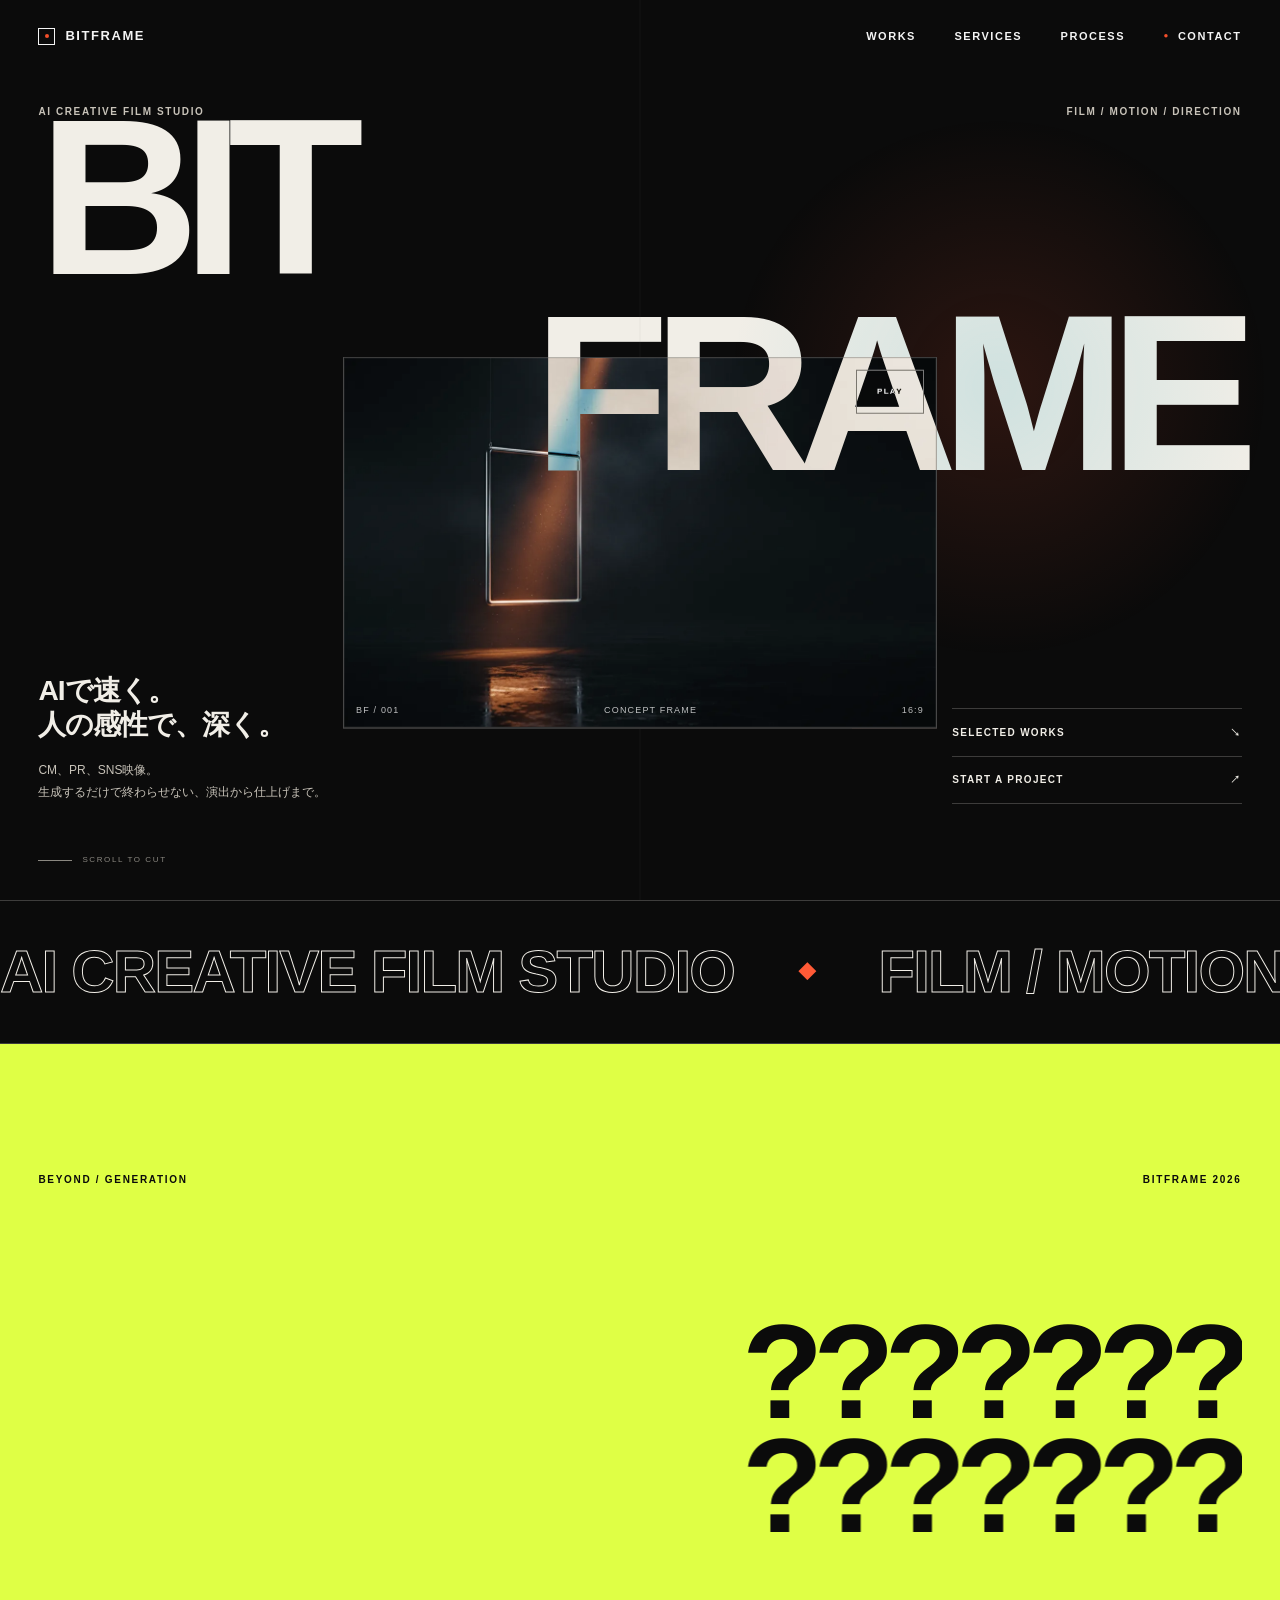
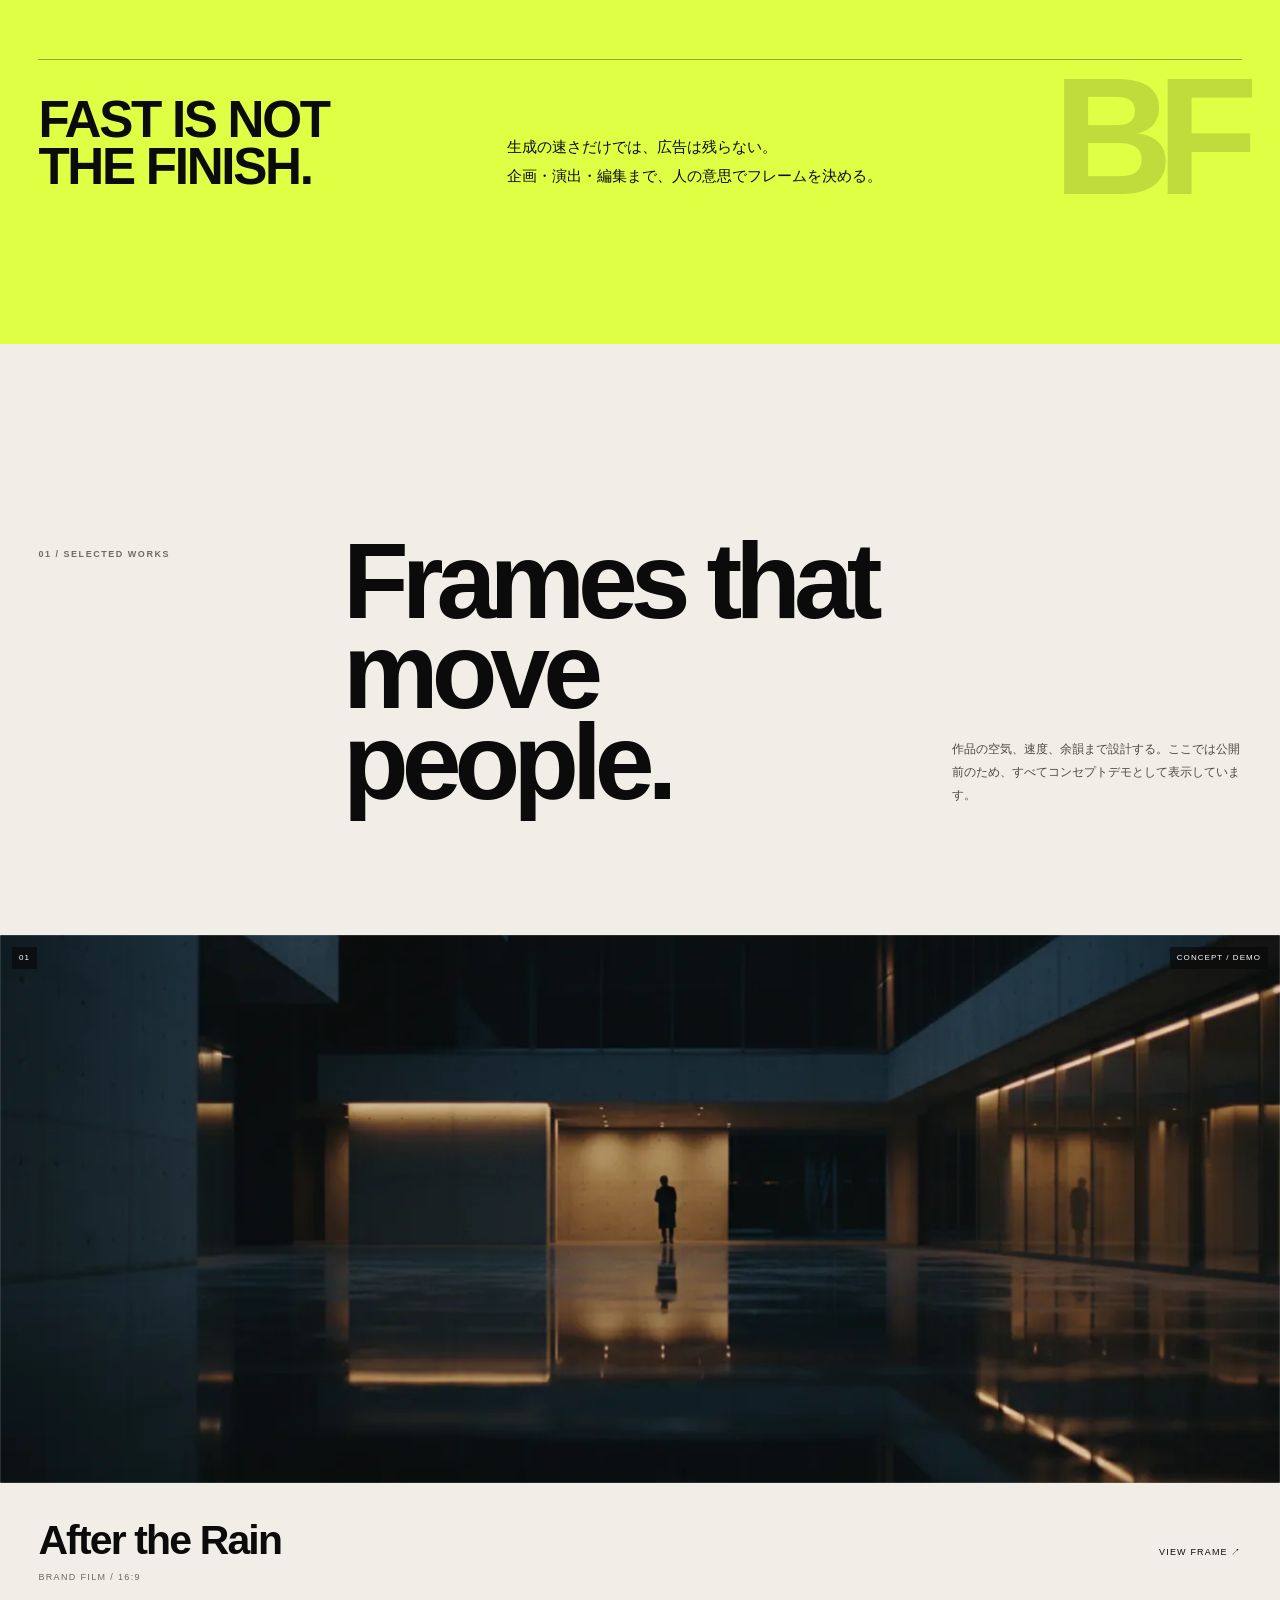
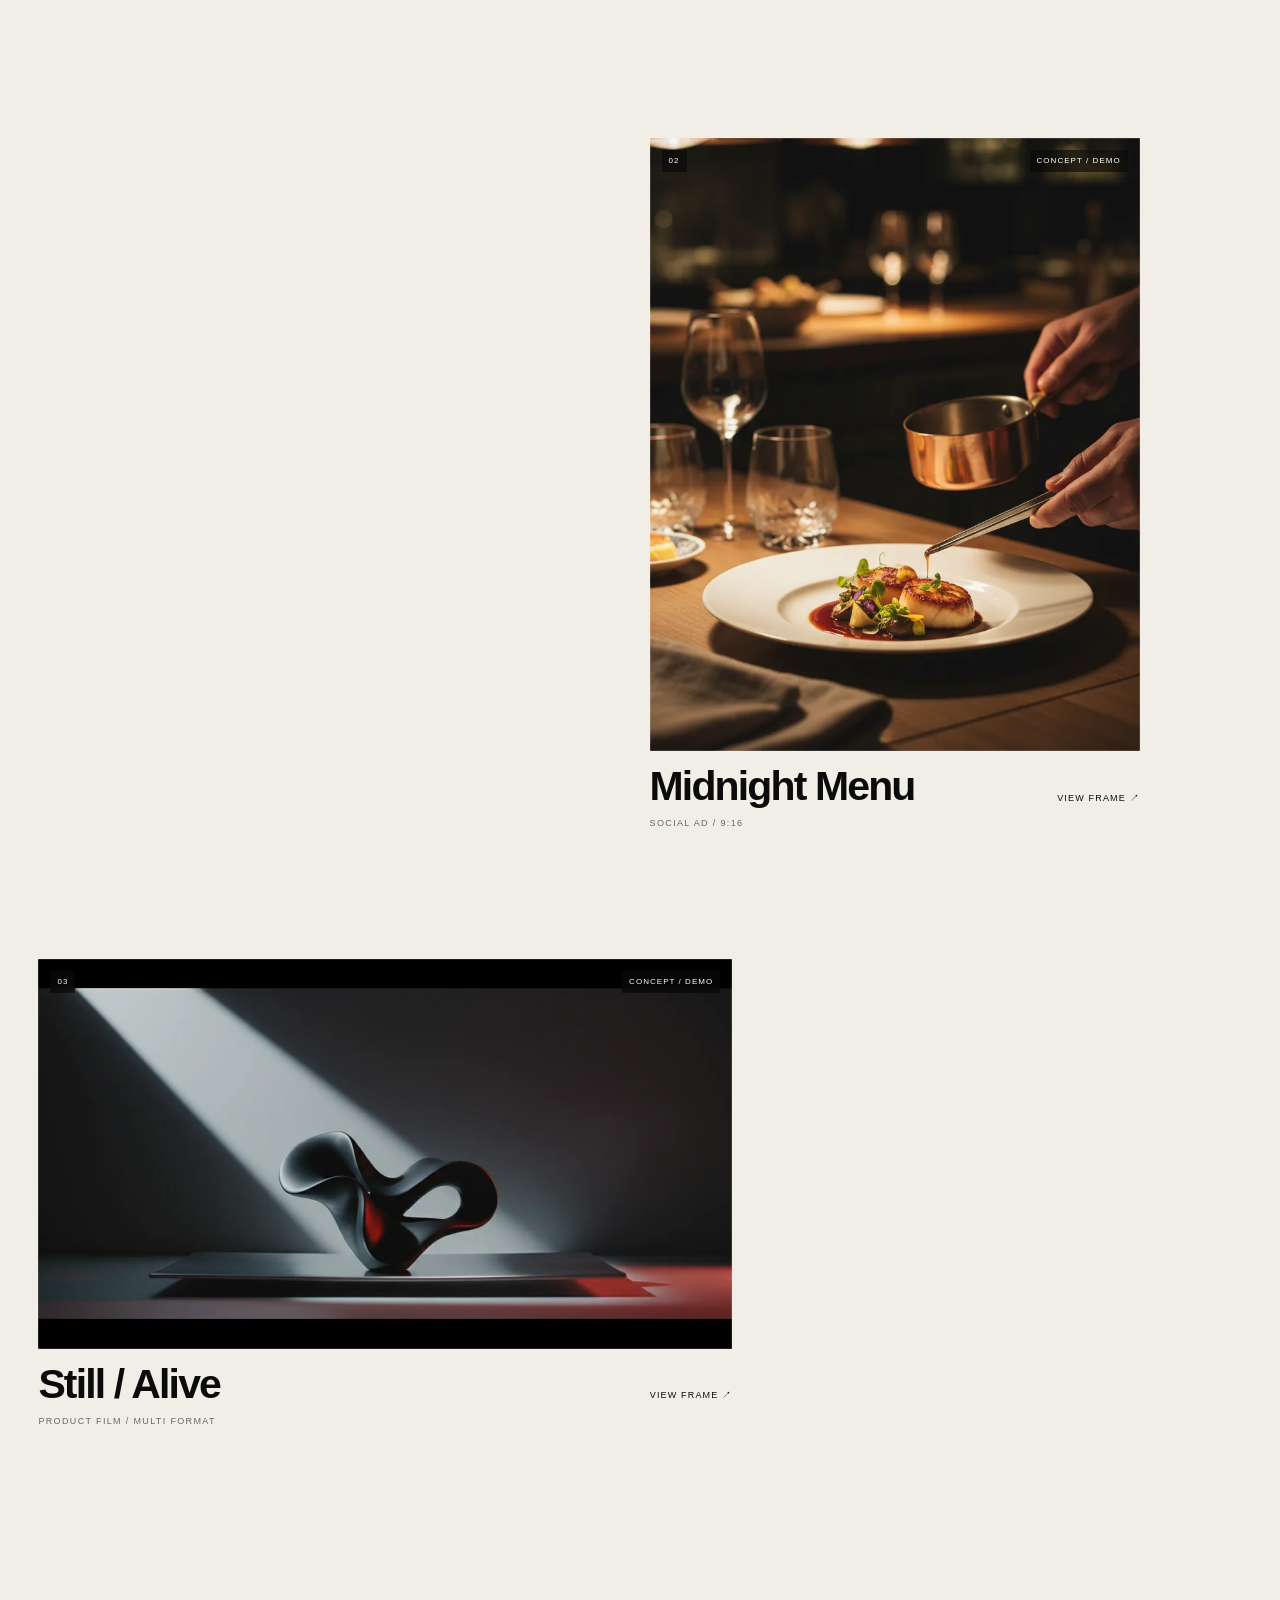
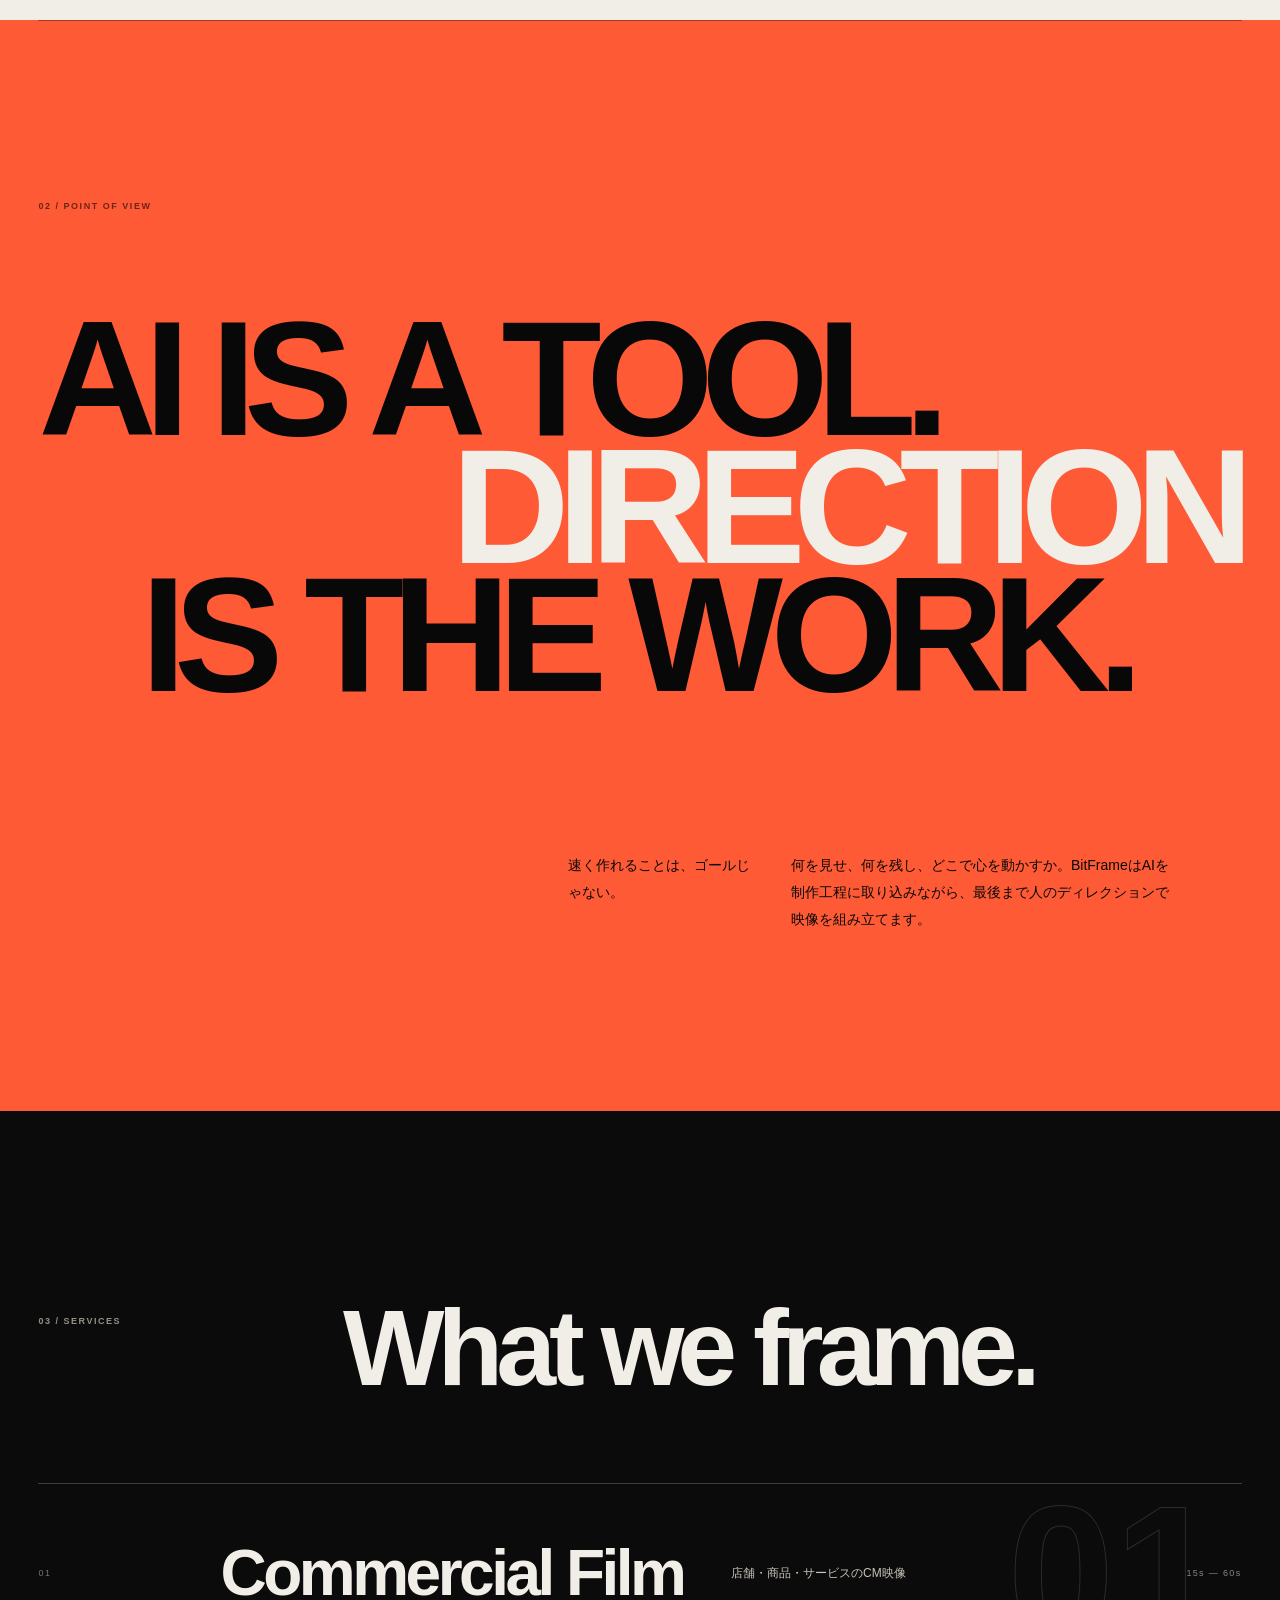
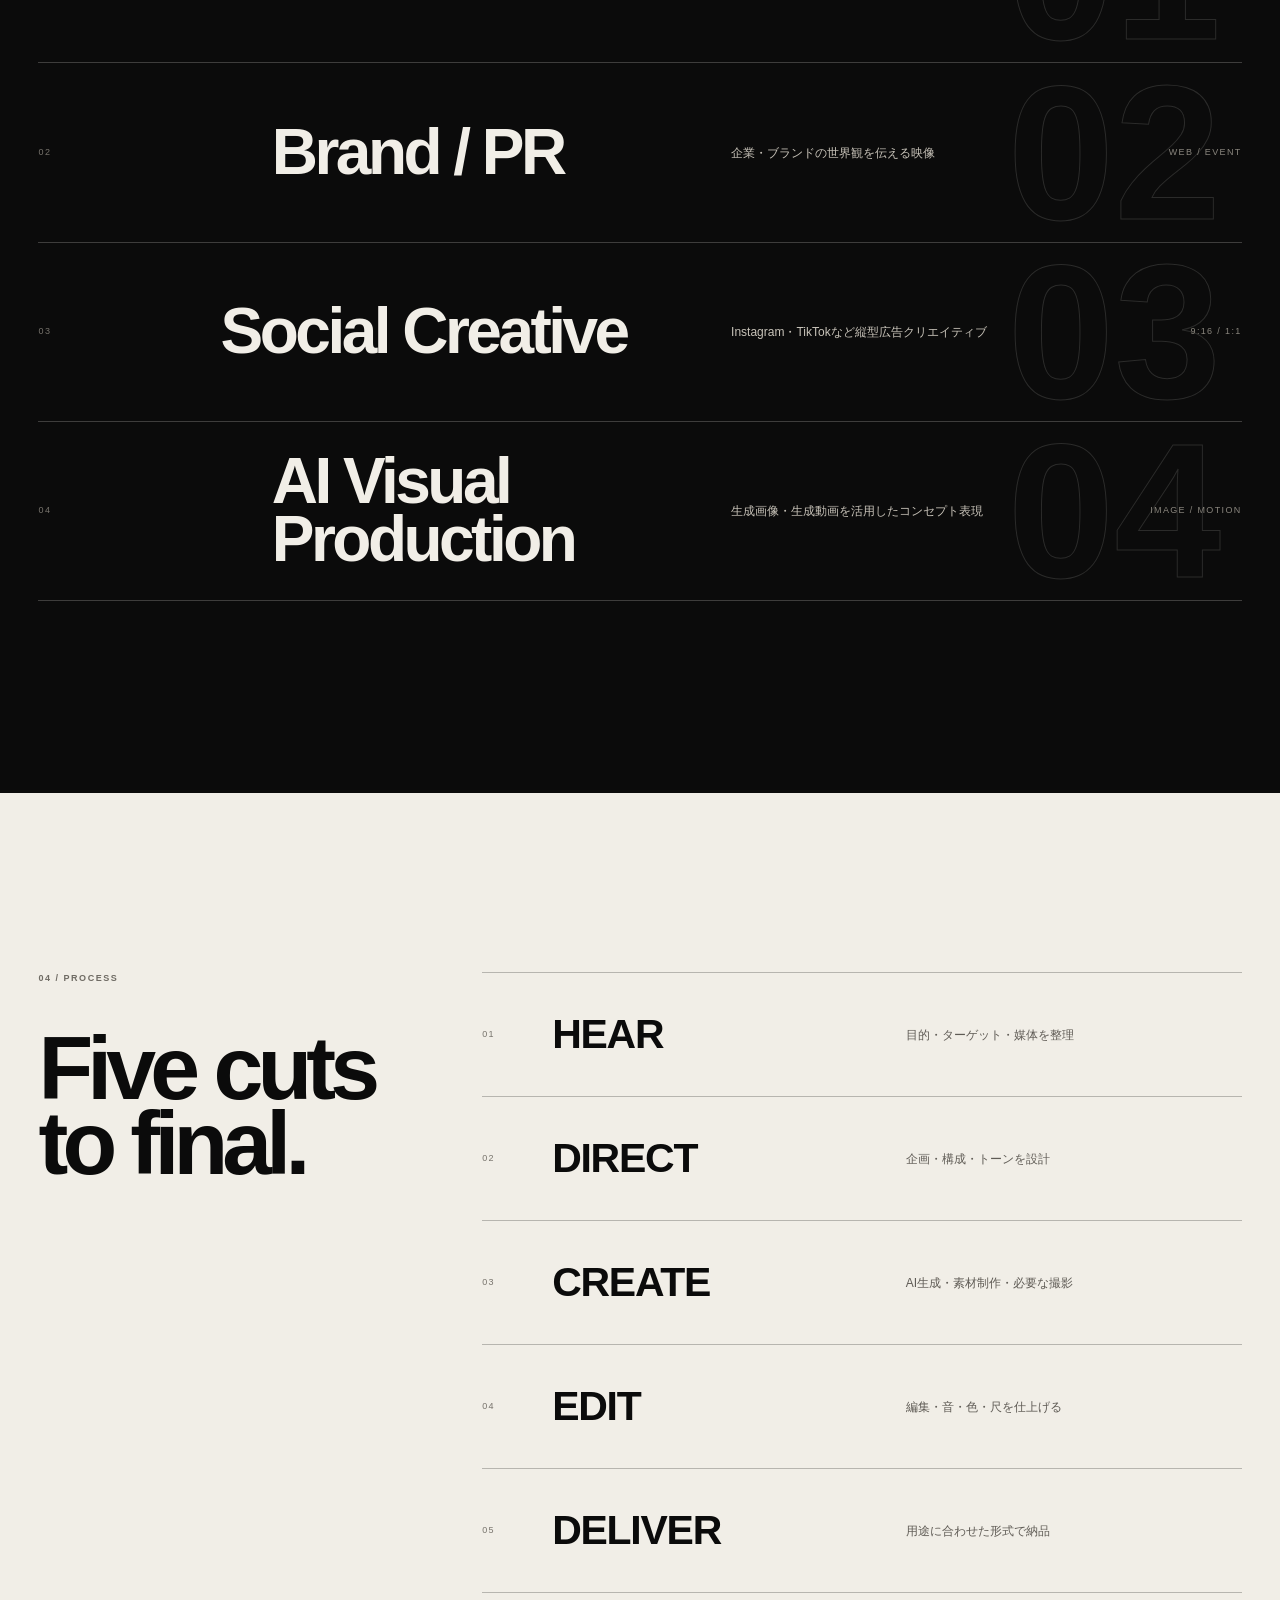
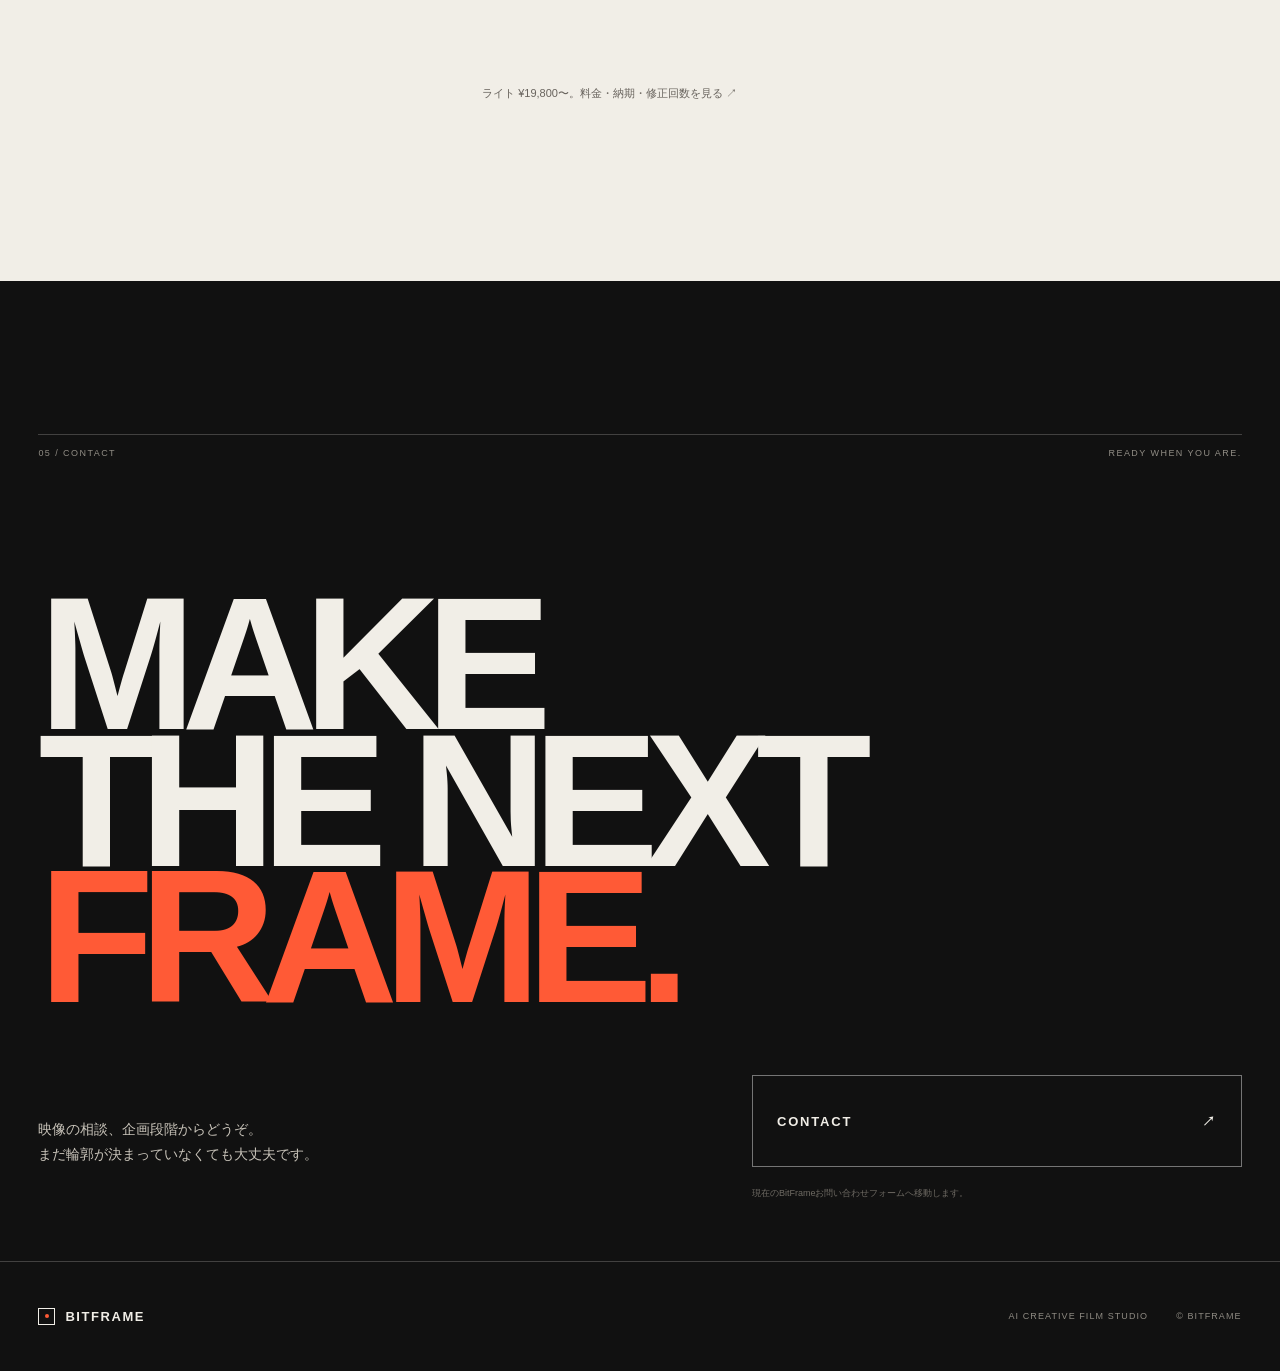
==== commit 37a329da: "feat: flow editorial statement into view" ====
--- a/index.html
+++ b/index.html
@@ -2,6 +2,7 @@
 <html lang="ja">
 <head>
   <meta charset="utf-8">
+  <meta name="google-site-verification" content="oymCerkMGKRBvoQBIEdB2mnsCA7BsO6pJuw1HSZwNsw" />
   <meta name="viewport" content="width=device-width,initial-scale=1,viewport-fit=cover">
   <meta name="theme-color" content="#0b0b0b"><link rel="icon" href="assets/favicon.svg" type="image/svg+xml">
   <title>BitFrame | AI Creative Film Studio</title>
@@ -98,7 +99,7 @@
 
     <section class="editorial-statement" aria-labelledby="statement-title">
       <div class="statement-kicker"><span>BEYOND / GENERATION</span><span>BITFRAME 2026</span></div>
-      <h2 id="statement-title"><span>つくる速度を、</span><span>表現の深さへ。</span></h2>
+      <h2 id="statement-title" class="flowing-statement" aria-label="??????????????"><span class="flow-line"><span class="flow-text">???????</span></span><span class="flow-line flow-line--second"><span class="flow-text">???????</span></span></h2>
       <div class="statement-grid">
         <p class="statement-en">FAST IS NOT<br>THE FINISH.</p>
         <p class="statement-jp">生成の速さだけでは、広告は残らない。<br>企画・演出・編集まで、人の意思でフレームを決める。</p>
--- a/assets/site.css
+++ b/assets/site.css
@@ -698,6 +698,12 @@
 }
 .editorial-statement h2 span { display: block; }
 .editorial-statement h2 span:last-child { text-align: right; }
+.flowing-statement .flow-line { display: block; overflow: hidden; }
+.flowing-statement .flow-text { display: block; transform: translate3d(-105%,0,0); opacity: .08; will-change: transform, opacity; }
+.flowing-statement.is-flowing .flow-text { animation: statementFlow 1.15s cubic-bezier(.16,1,.3,1) forwards; }
+.flowing-statement.is-flowing .flow-line--second .flow-text { animation-delay: .38s; }
+@keyframes statementFlow { from { transform: translate3d(-105%,0,0); opacity: .08; } to { transform: translate3d(0,0,0); opacity: 1; } }
+@media (prefers-reduced-motion: reduce) { .flowing-statement .flow-text { transform: none; opacity: 1; animation: none !important; } }
 .statement-grid {
   position: relative;
   z-index: 1;
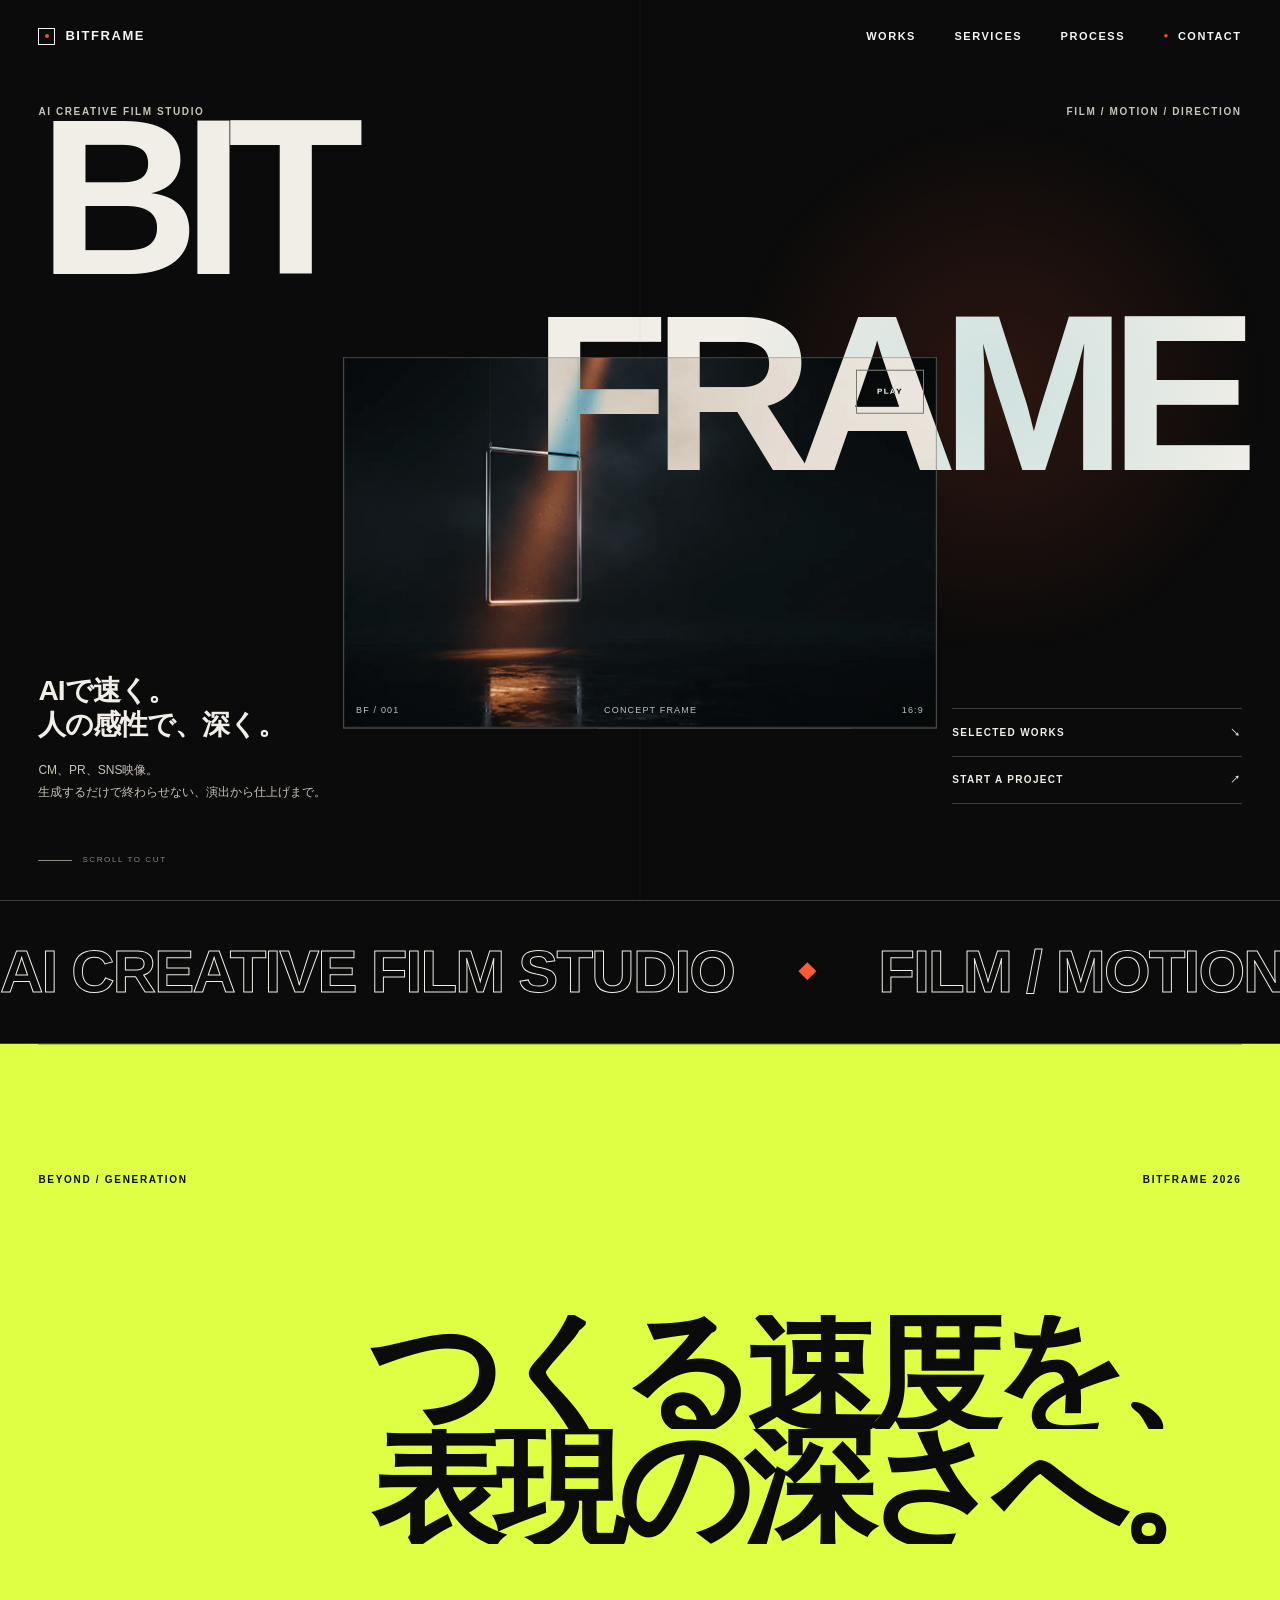
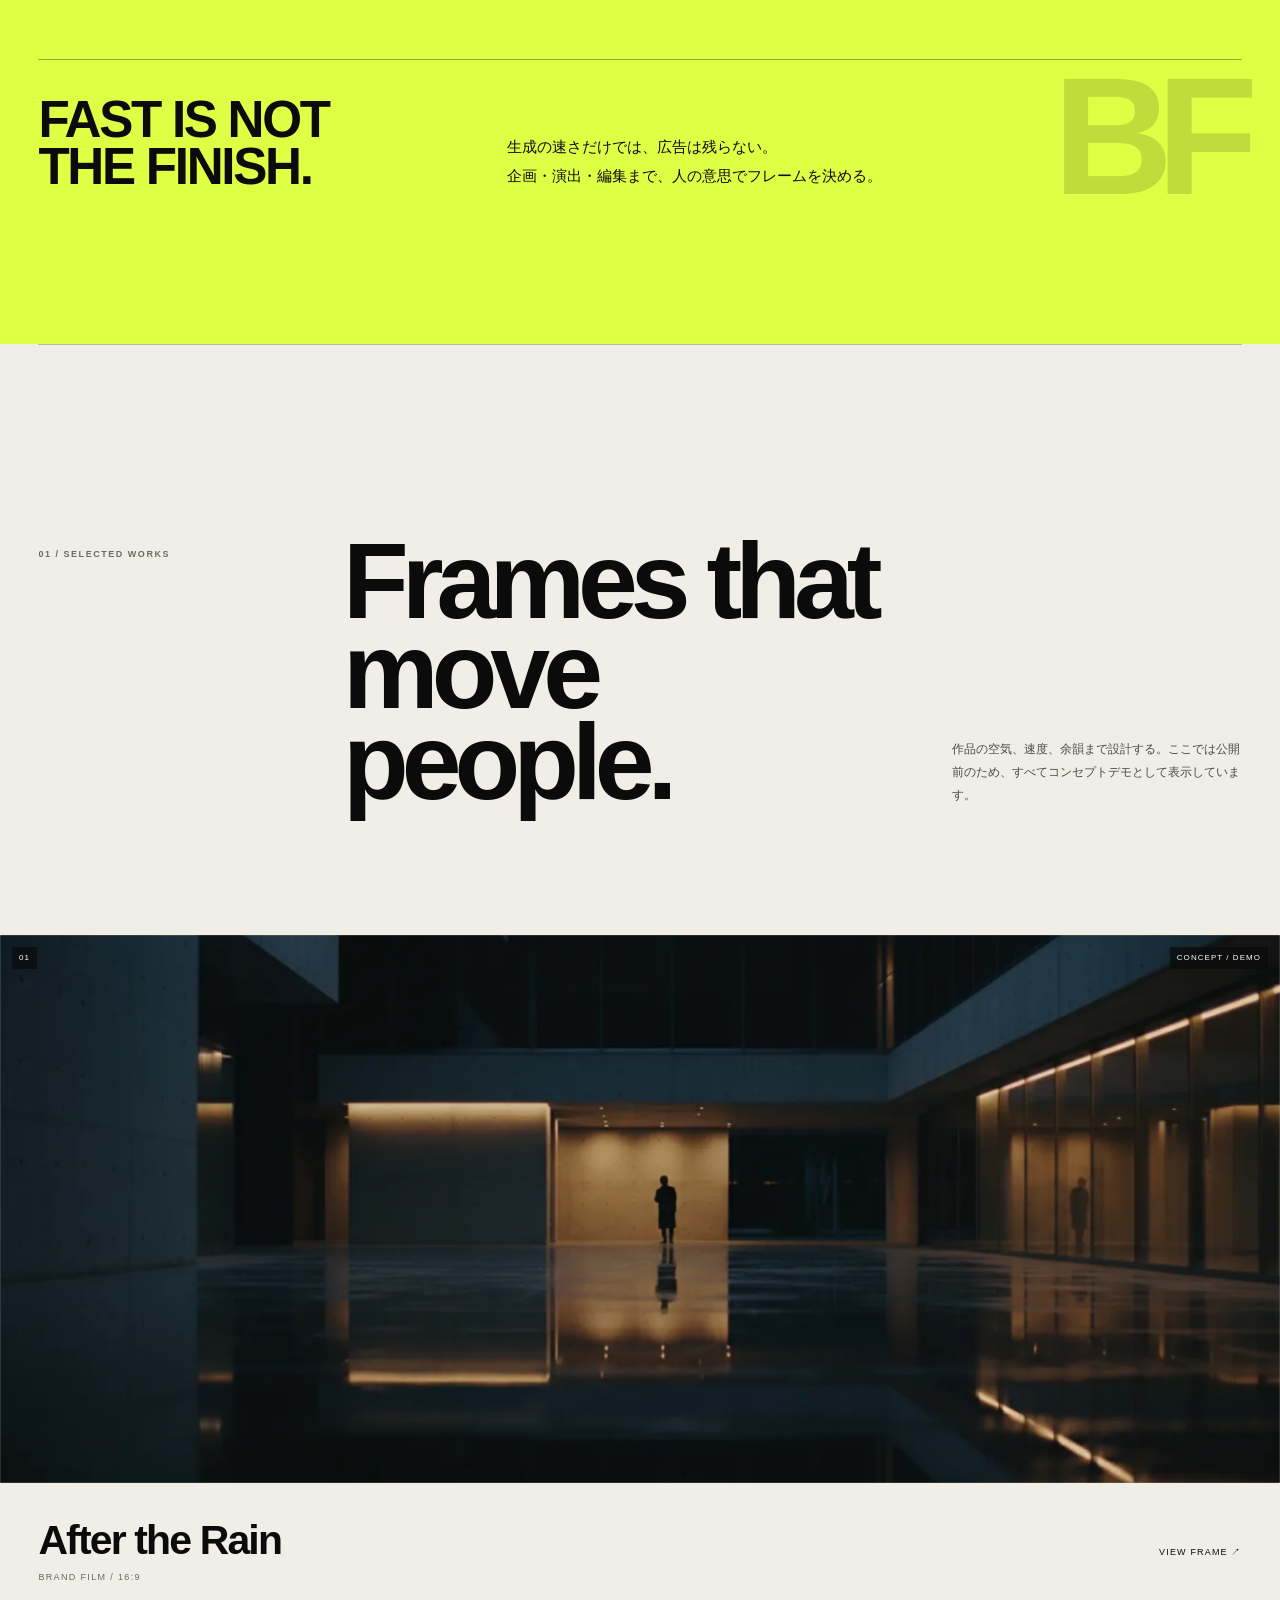
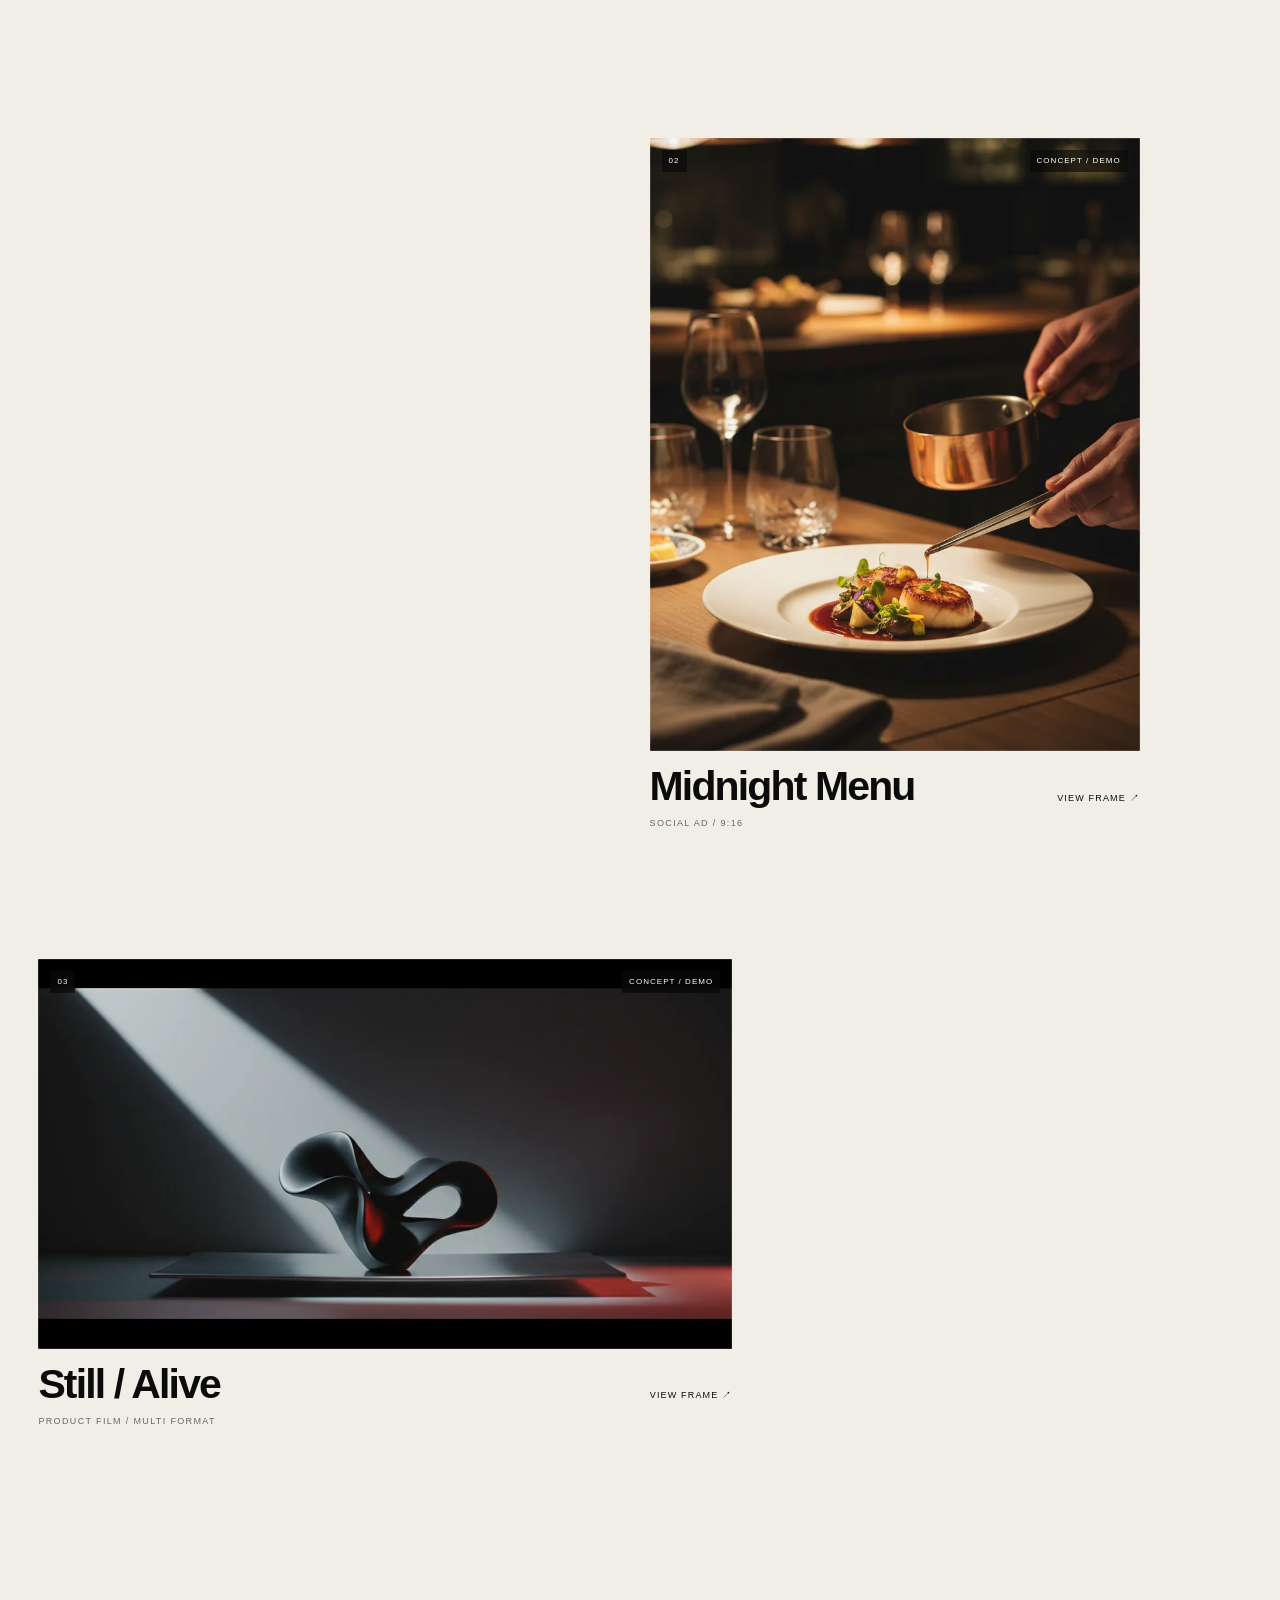
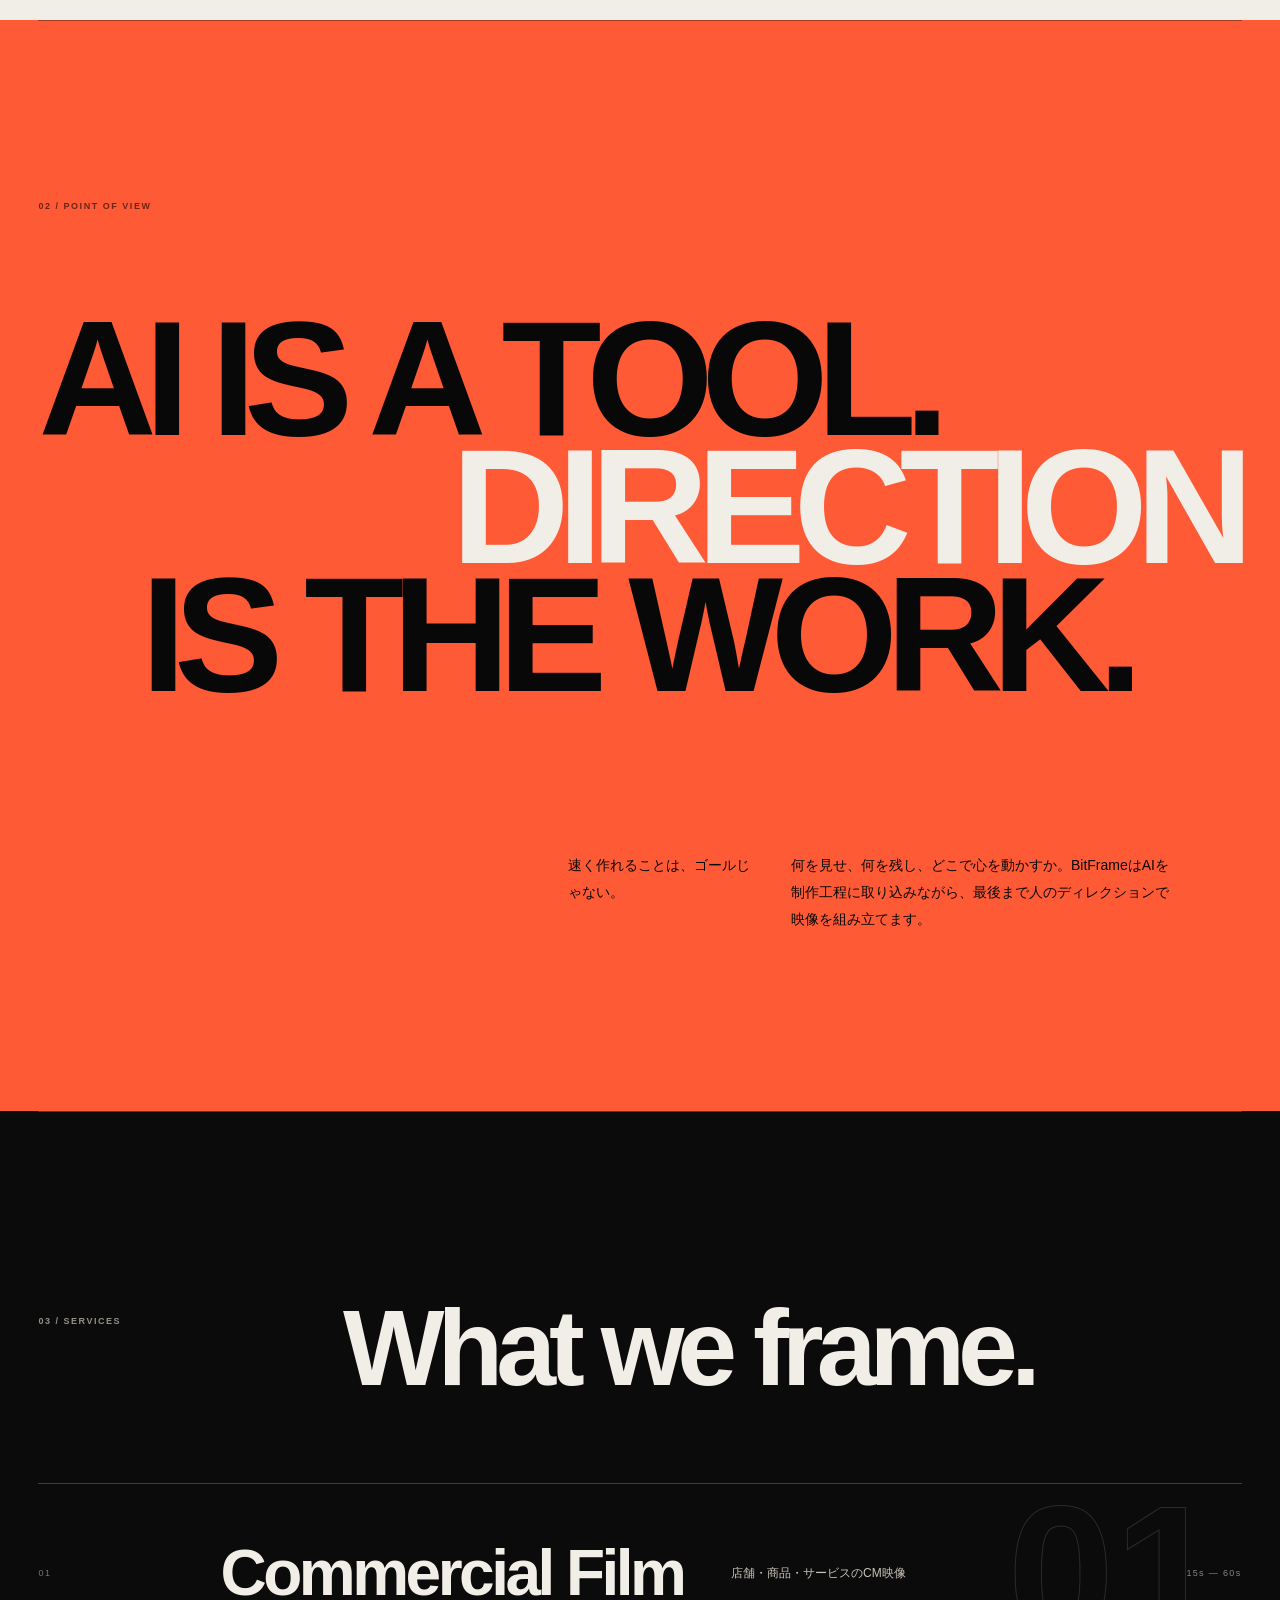
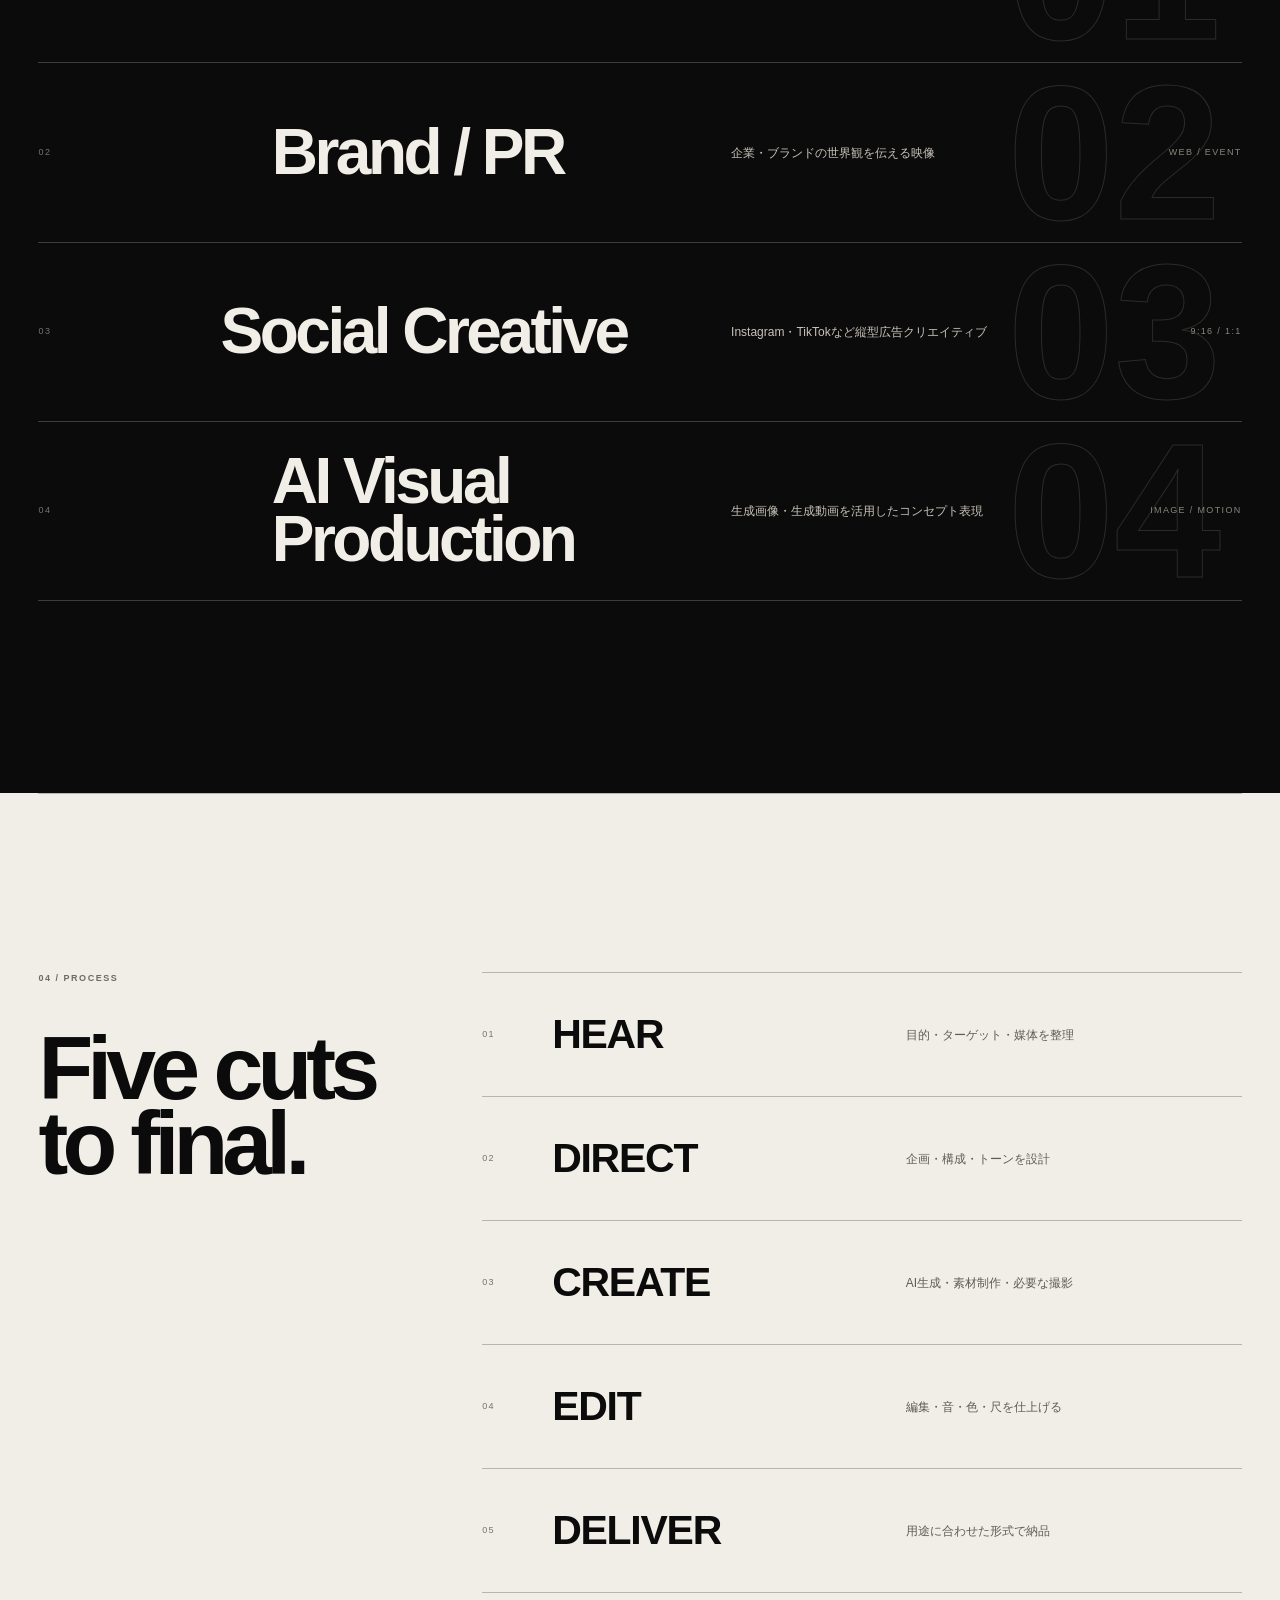
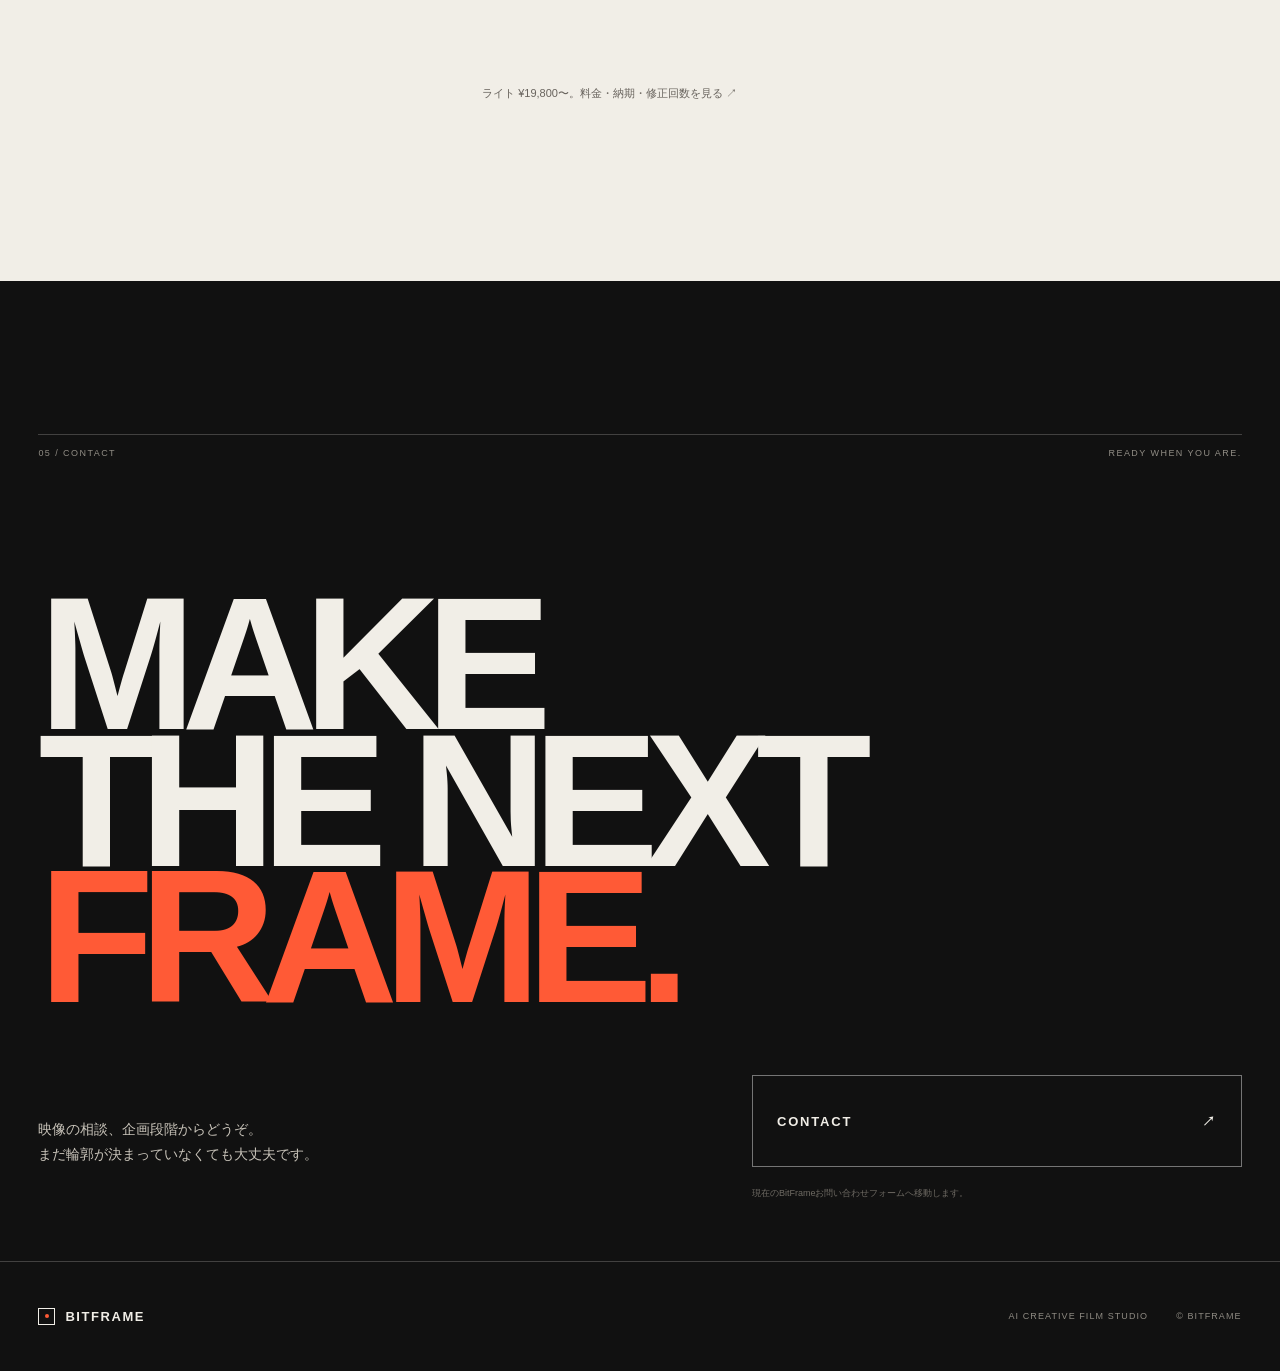
==== commit 56d5db48: "fix: restore editorial copy and polish scroll rhythm" ====
--- a/index.html
+++ b/index.html
@@ -97,9 +97,9 @@
       </div>
     </div>
 
-    <section class="editorial-statement" aria-labelledby="statement-title">
+    <section class="editorial-statement" aria-labelledby="statement-title" data-cut>
       <div class="statement-kicker"><span>BEYOND / GENERATION</span><span>BITFRAME 2026</span></div>
-      <h2 id="statement-title" class="flowing-statement" aria-label="??????????????"><span class="flow-line"><span class="flow-text">???????</span></span><span class="flow-line flow-line--second"><span class="flow-text">???????</span></span></h2>
+      <h2 id="statement-title" class="flowing-statement" aria-label="つくる速度を、表現の深さへ。"><span class="flow-line"><span class="flow-text">つくる速度を、</span></span><span class="flow-line flow-line--second"><span class="flow-text">表現の深さへ。</span></span></h2>
       <div class="statement-grid">
         <p class="statement-en">FAST IS NOT<br>THE FINISH.</p>
         <p class="statement-jp">生成の速さだけでは、広告は残らない。<br>企画・演出・編集まで、人の意思でフレームを決める。</p>
@@ -107,7 +107,7 @@
       </div>
     </section>
 
-    <section class="works section-shell" id="works" aria-labelledby="works-title">
+    <section class="works section-shell" id="works" aria-labelledby="works-title" data-cut>
       <header class="section-head">
         <p class="eyebrow">01 / SELECTED WORKS</p>
         <h2 id="works-title">Frames that<br>move people.</h2>
@@ -176,7 +176,7 @@
       </div>
     </section>
 
-    <section class="services section-shell" id="services" aria-labelledby="services-title">
+    <section class="services section-shell" id="services" aria-labelledby="services-title" data-cut>
       <header class="section-head section-head--compact">
         <p class="eyebrow">03 / SERVICES</p>
         <h2 id="services-title">What we frame.</h2>
@@ -209,7 +209,7 @@
       </div>
     </section>
 
-    <section class="process" id="process" aria-labelledby="process-title">
+    <section class="process" id="process" aria-labelledby="process-title" data-cut>
       <div class="process-heading">
         <p class="eyebrow">04 / PROCESS</p>
         <h2 id="process-title">Five cuts<br>to final.</h2>
--- a/assets/site.css
+++ b/assets/site.css
@@ -66,6 +66,14 @@
   padding: 14px var(--pad);
   mix-blend-mode: difference;
   color: #fff;
+  border-bottom: 1px solid transparent;
+  transition: background .35s var(--ease), border-color .35s var(--ease);
+}
+.site-header.is-past-hero {
+  mix-blend-mode: normal;
+  background: rgba(11,11,11,.92);
+  border-bottom-color: rgba(255,255,255,.09);
+  backdrop-filter: blur(12px);
 }
 
 .brand {
@@ -289,6 +297,23 @@
 }
 
 .section-shell { max-width: var(--max); margin: 0 auto; padding: clamp(110px, 15vw, 250px) var(--pad); }
+[data-cut] { position: relative; }
+[data-cut]::before {
+  content: "";
+  position: absolute;
+  z-index: 6;
+  top: 0;
+  left: var(--pad);
+  right: var(--pad);
+  height: 1px;
+  background: currentColor;
+  opacity: .24;
+  transform: scaleX(.08);
+  transform-origin: left center;
+  transition: transform 1.05s var(--ease);
+  pointer-events: none;
+}
+[data-cut].is-cut::before { transform: scaleX(1); }
 .section-head {
   display: grid;
   grid-template-columns: repeat(12, minmax(0,1fr));
@@ -351,6 +376,14 @@
 .work-copy p { grid-column: 1; margin: 6px 0 0; font-size: 9px; letter-spacing: .15em; color: #6b6760; }
 .work-copy > span { grid-column: 2; grid-row: 1 / 3; align-self: center; font-size: 9px; letter-spacing: .13em; }
 .work-link:hover .work-media { transform: scale(.992) translate3d(var(--tilt-x, 0), var(--tilt-y, 0), 0); }
+
+@media (prefers-reduced-motion: no-preference) and (min-width: 601px) {
+  .js-motion .work[data-reveal] .work-media {
+    clip-path: inset(0 0 0 0);
+    transition: transform .65s var(--ease), clip-path 1.05s var(--ease);
+  }
+  .js-motion .work[data-reveal]:not(.is-seen) .work-media { clip-path: inset(0 0 11% 0); }
+}
 
 .manifesto {
   position: relative;
@@ -569,9 +602,9 @@
   .brand { font-size: 11px; }
 
   .hero {
-    min-height: 840px;
-    height: 100svh;
-    max-height: 940px;
+    min-height: 0;
+    height: max(720px, 100svh);
+    max-height: none;
     padding-top: calc(var(--header-h) + 18px);
     grid-template-columns: repeat(6, minmax(0, 1fr));
     grid-template-rows: auto 1fr auto auto;
@@ -654,6 +687,7 @@
   html { scroll-behavior: auto; }
   *, *::before, *::after { animation-duration: .001ms !important; animation-iteration-count: 1 !important; transition-duration: .001ms !important; scroll-behavior: auto !important; }
   [data-reveal] { transform: none !important; }
+  [data-cut]::before { transform: none !important; }
   .hero-window, .work-media { transform: none !important; }
   .marquee-track { animation: none !important; transform: none !important; }
   .hero-title { mix-blend-mode: normal; }
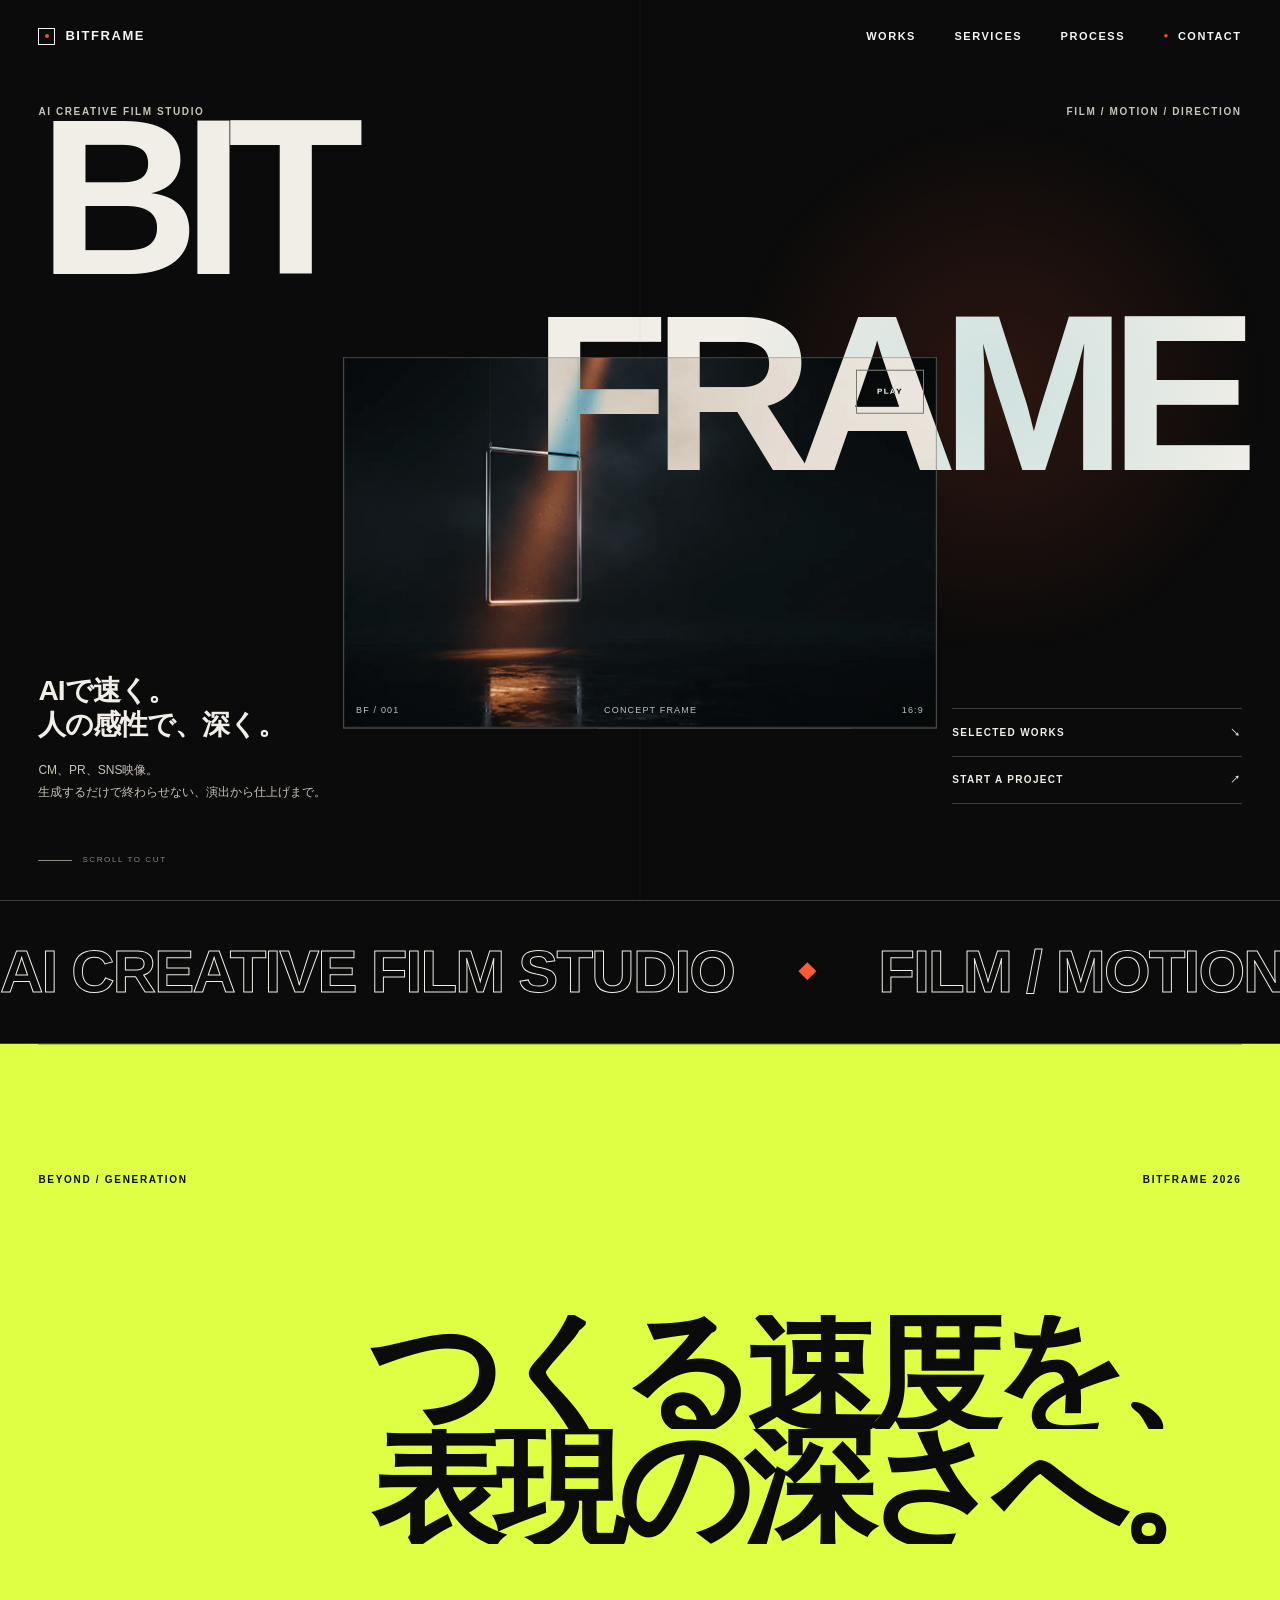
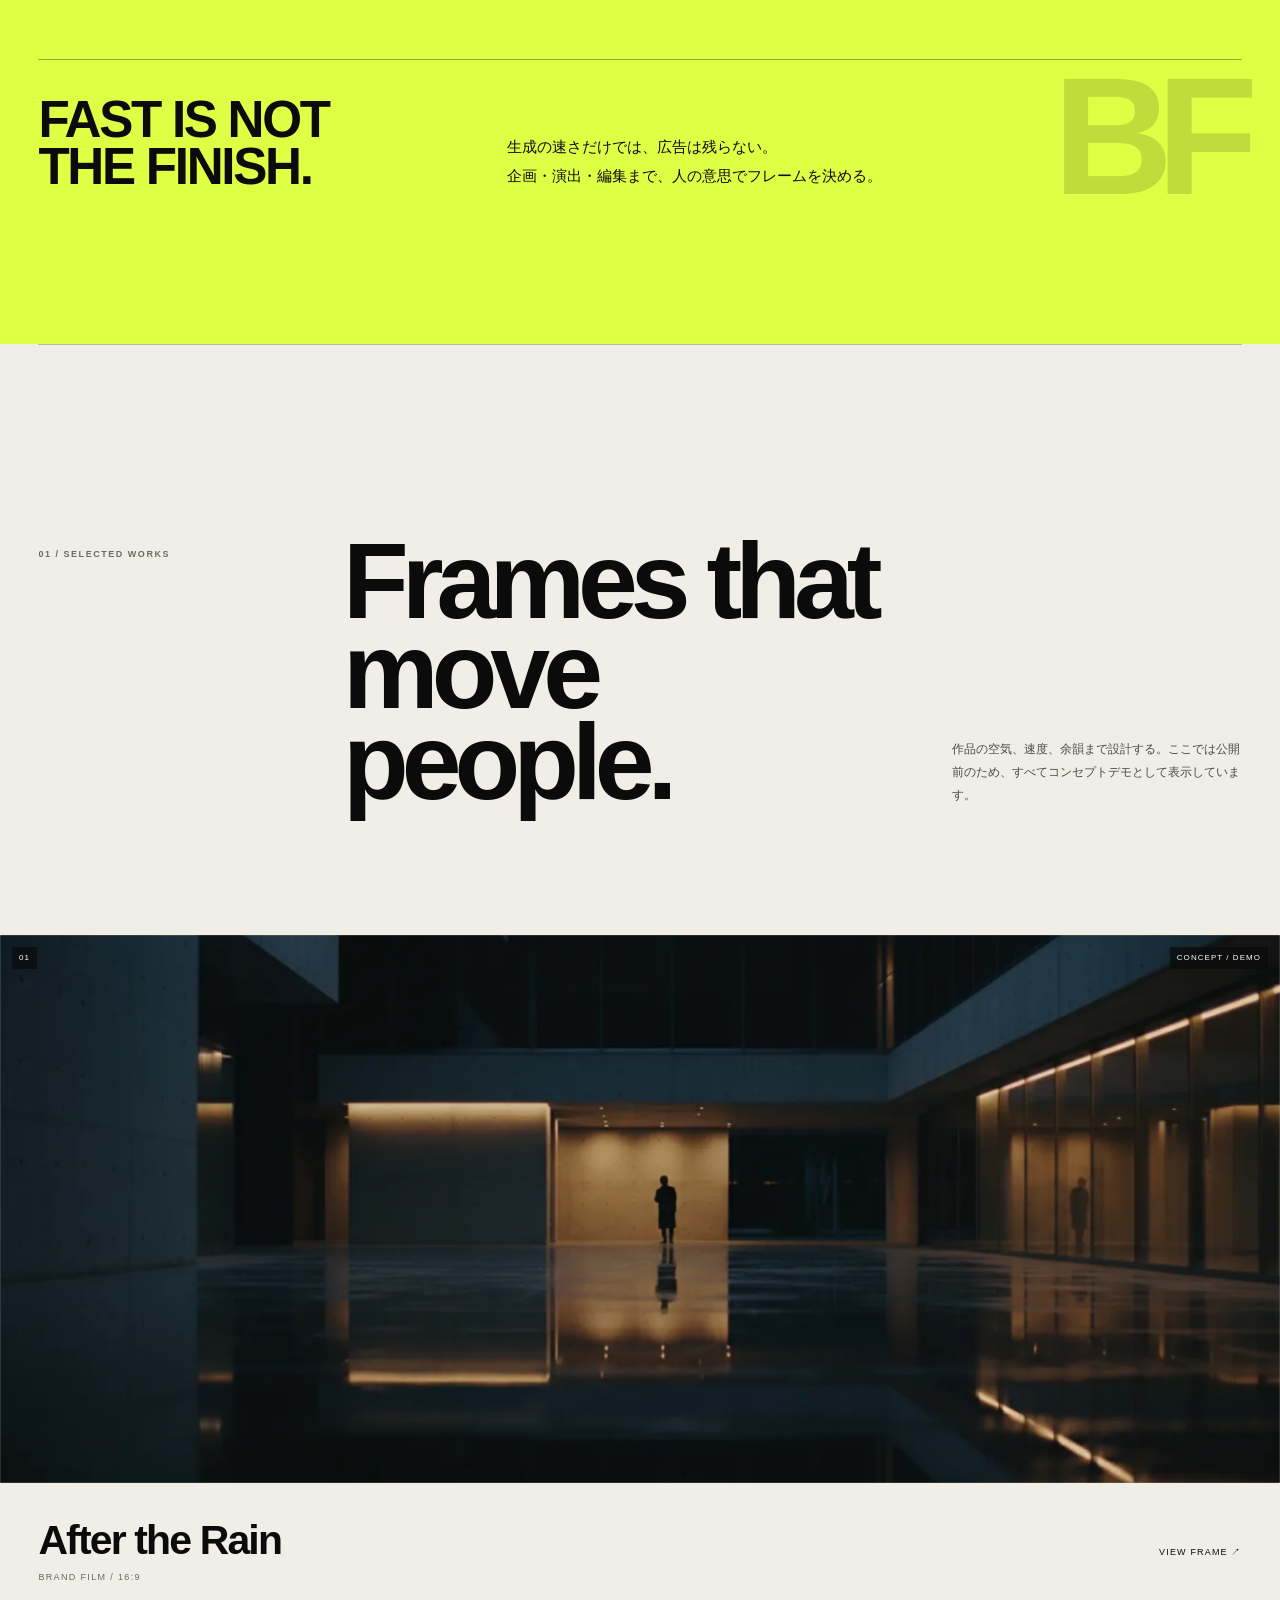
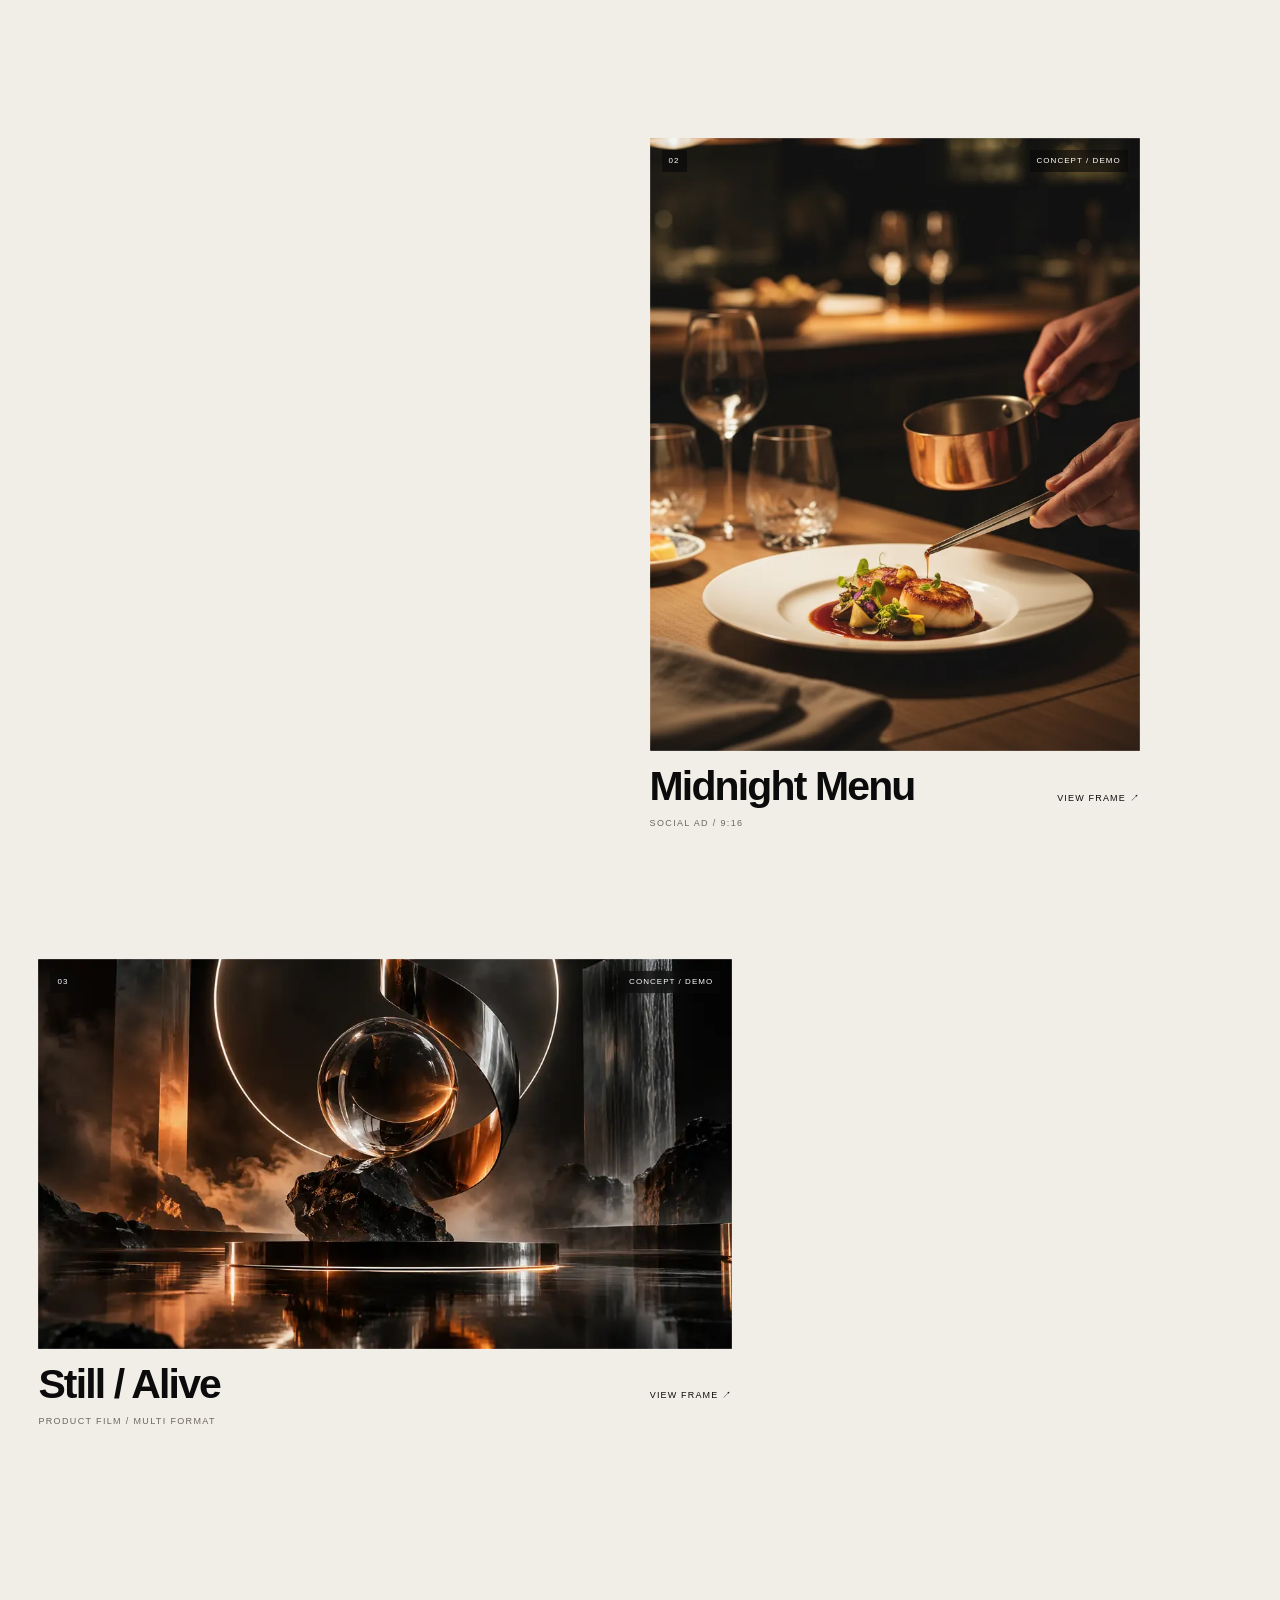
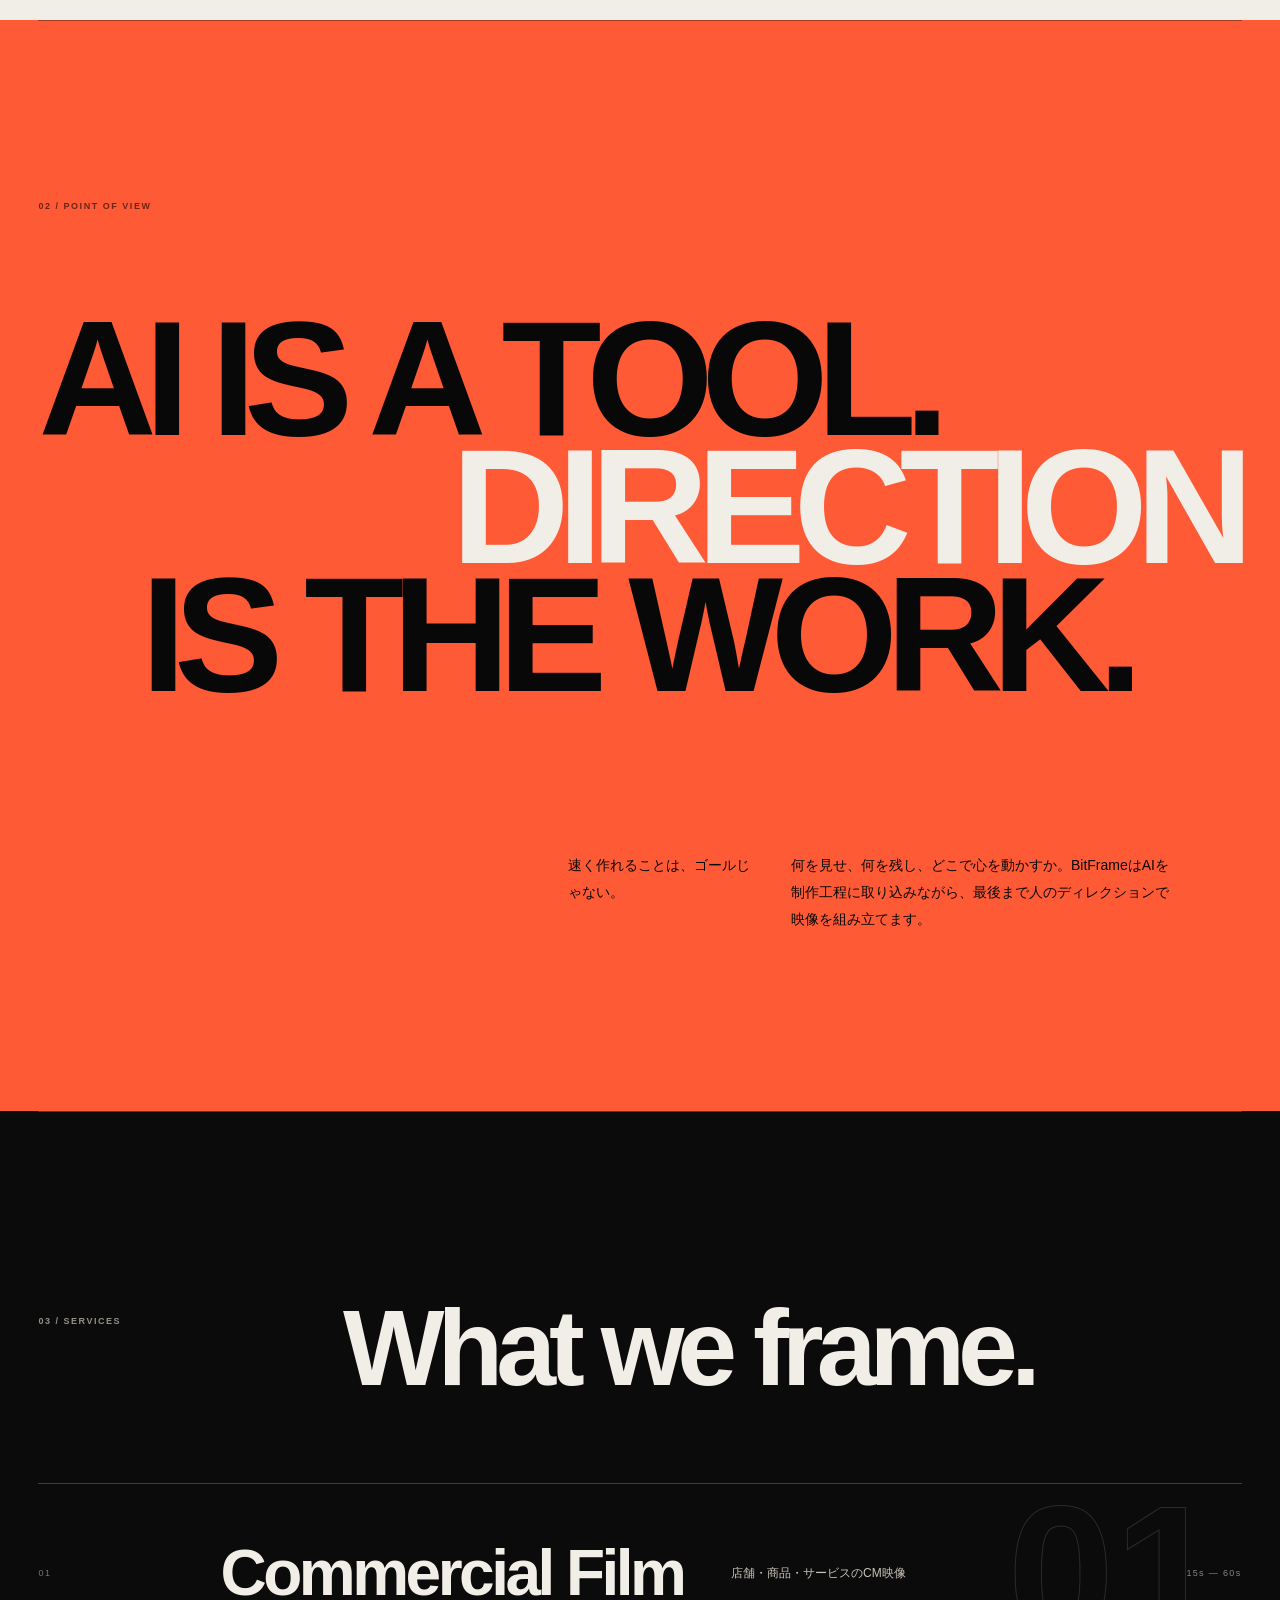
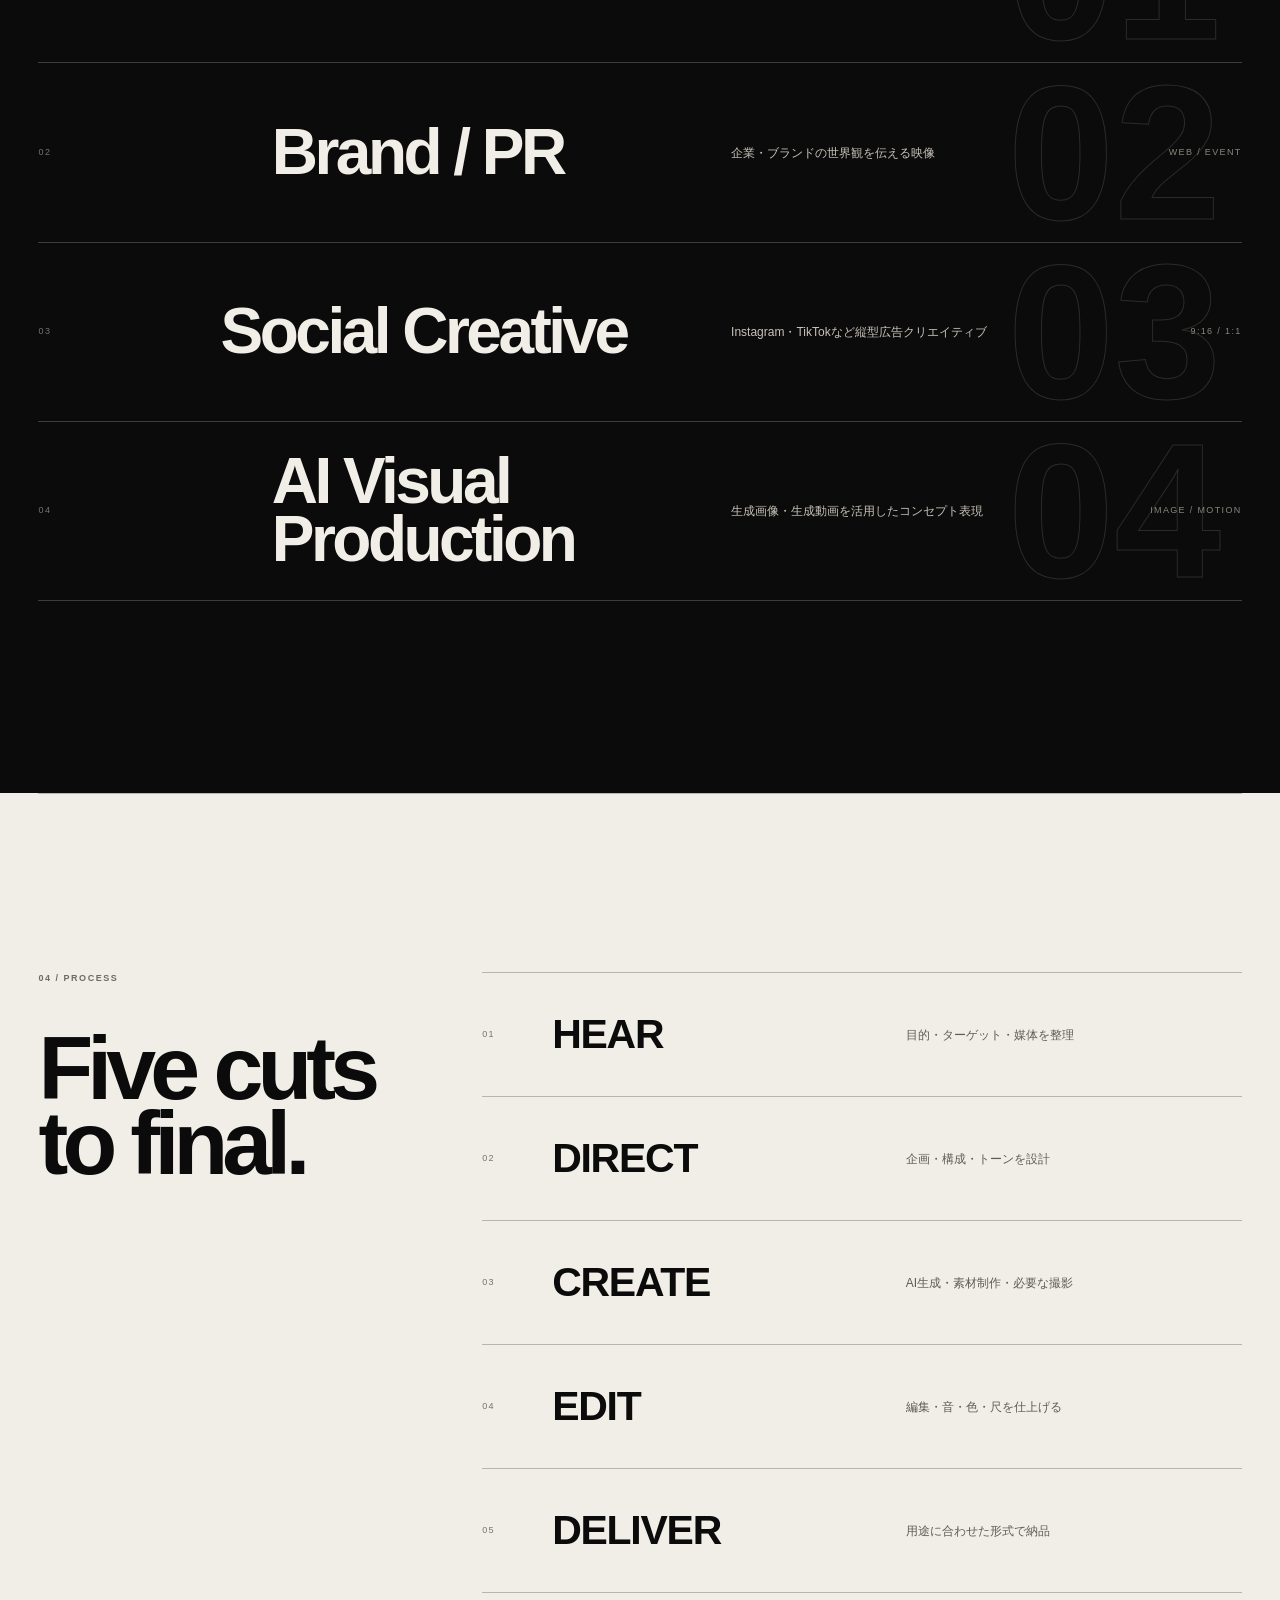
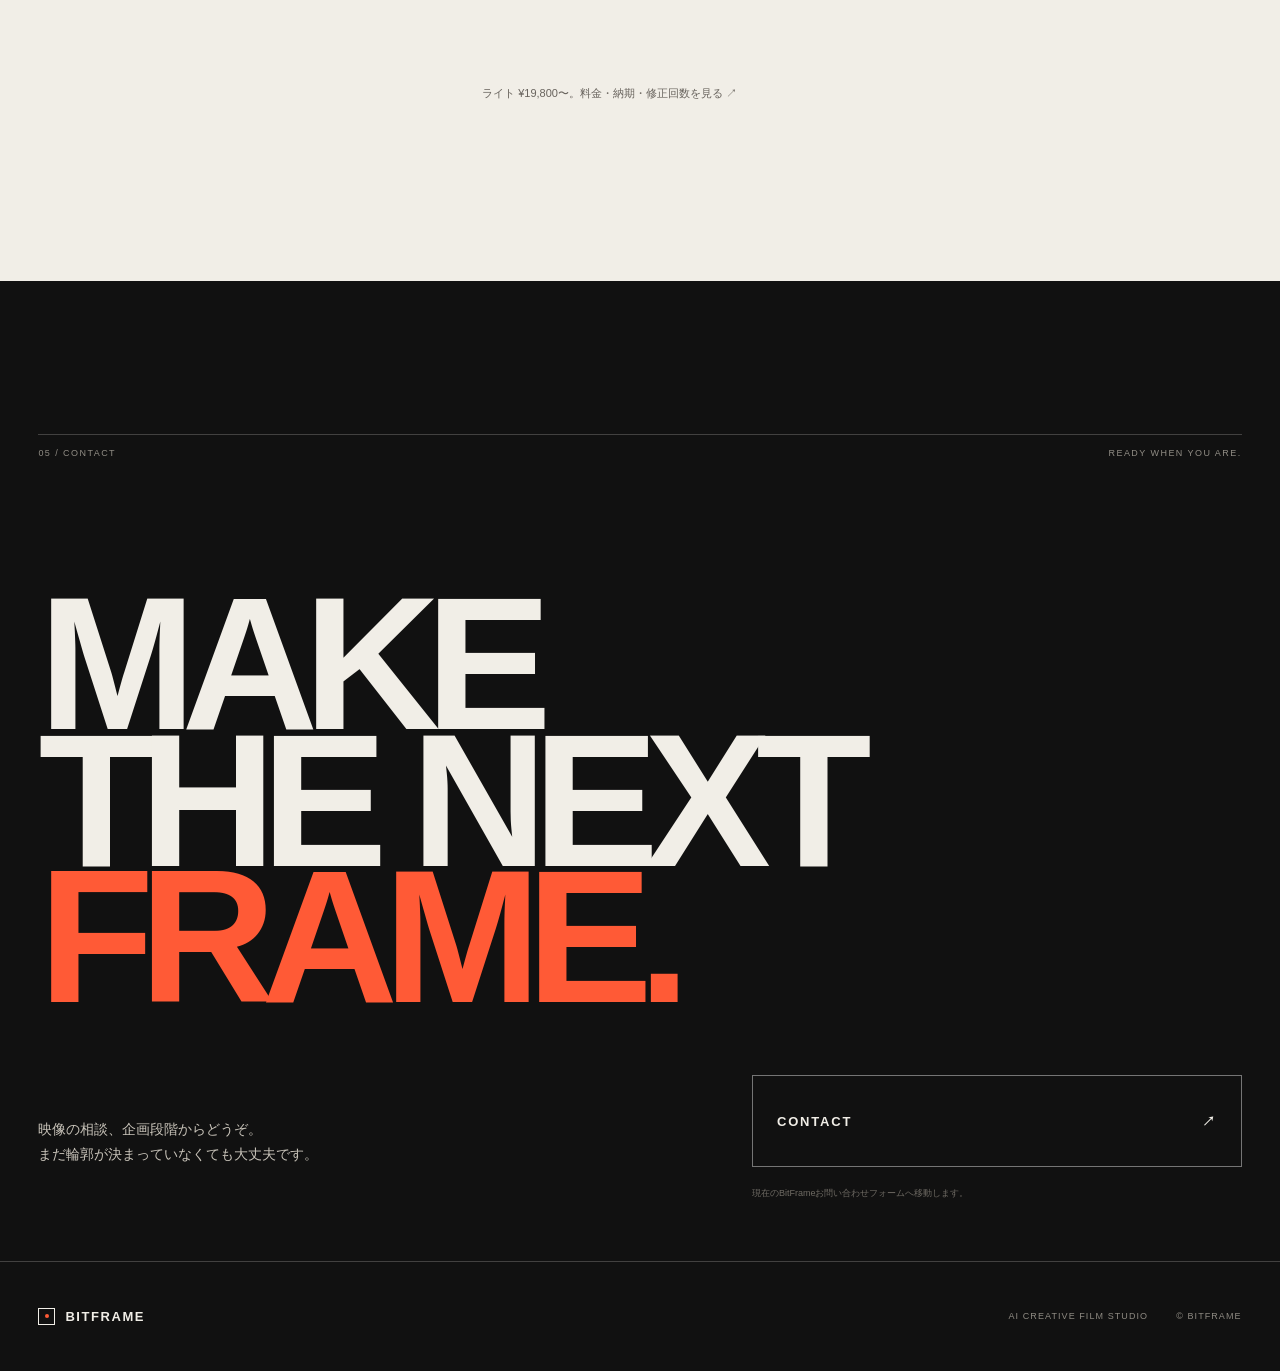
==== commit 9fad119a: "feat: add unique crystal orb visual" ====
--- a/index.html
+++ b/index.html
@@ -148,7 +148,7 @@
         <article class="work work--offset" data-reveal>
           <a class="work-link" href="contact.html" aria-label="Concept Film 03 の相談をする">
             <div class="work-media work-media--03" data-tilt>
-              <img src="assets/media/work-03.webp" alt="" loading="lazy" decoding="async">
+              <img src="assets/media/work-03-orb.webp" alt="" loading="lazy" decoding="async">
               <span class="work-index">03</span>
               <span class="work-state">CONCEPT / DEMO</span>
             </div>
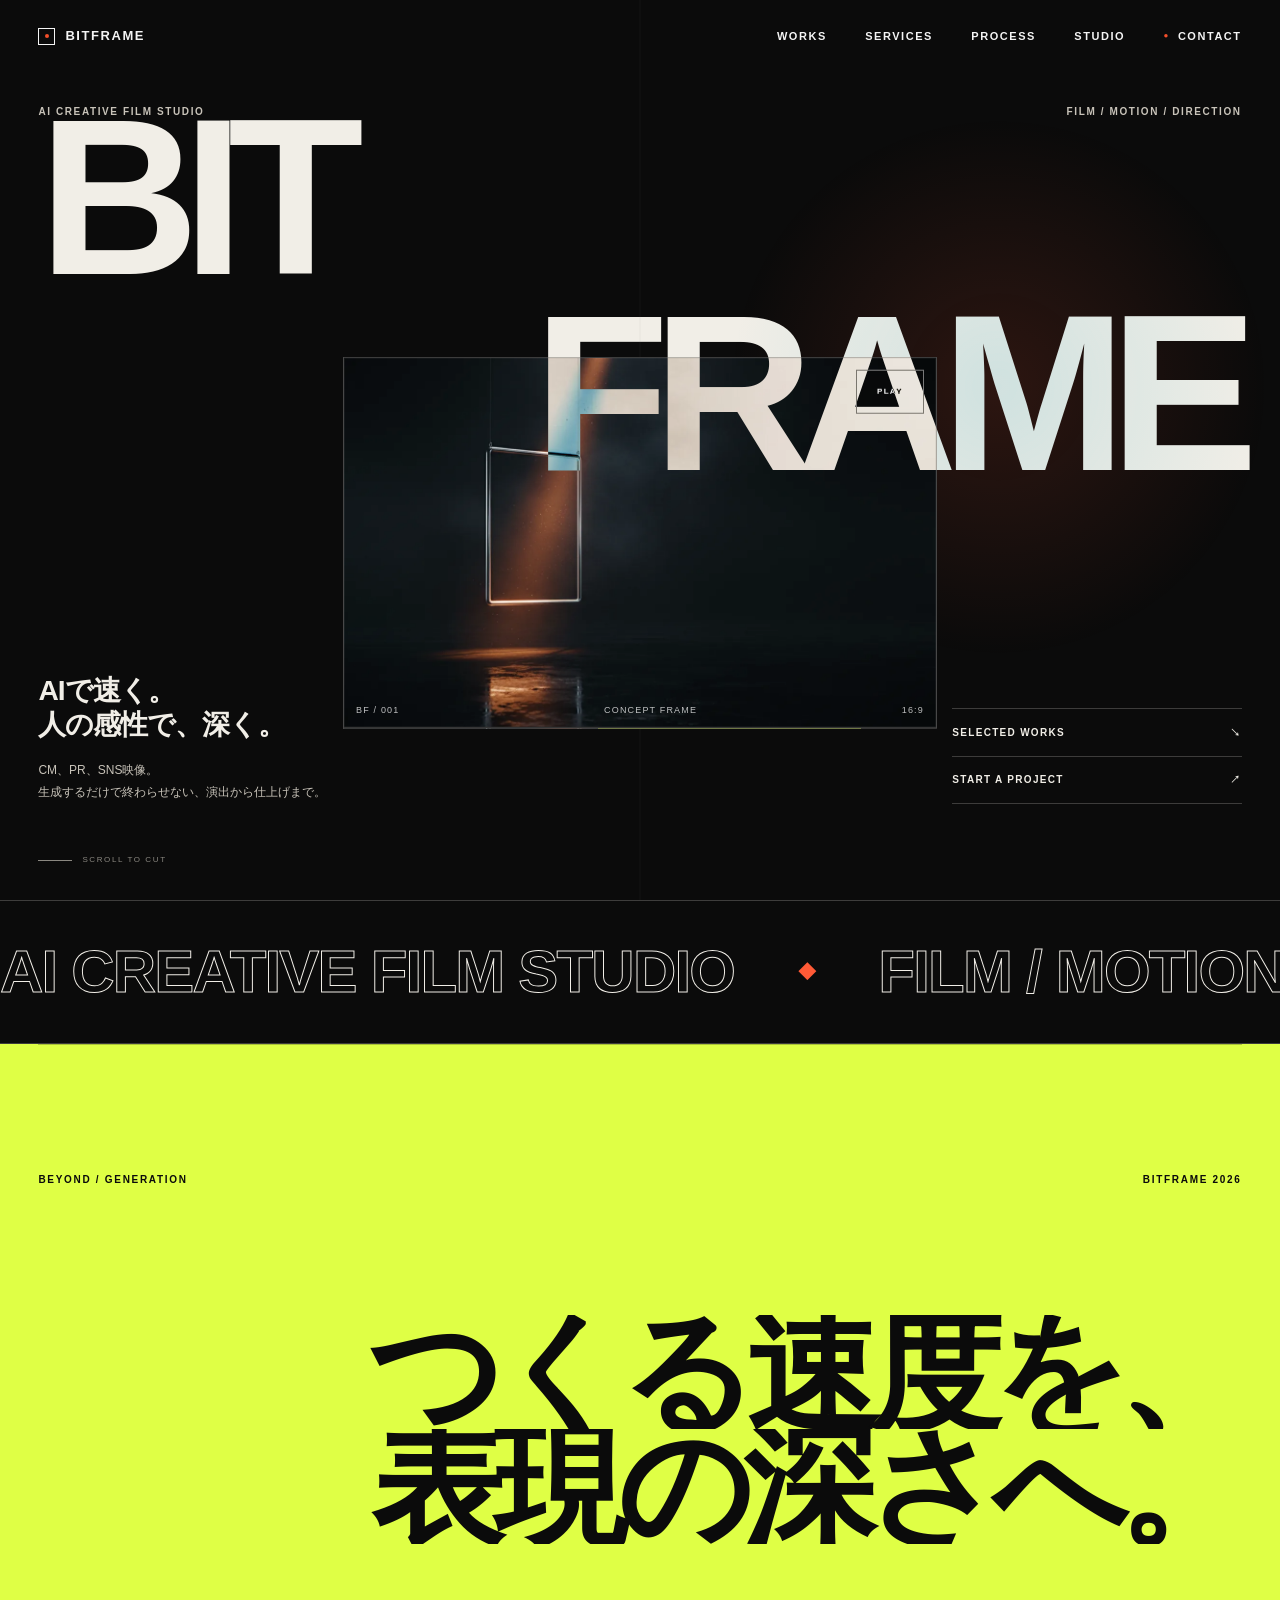
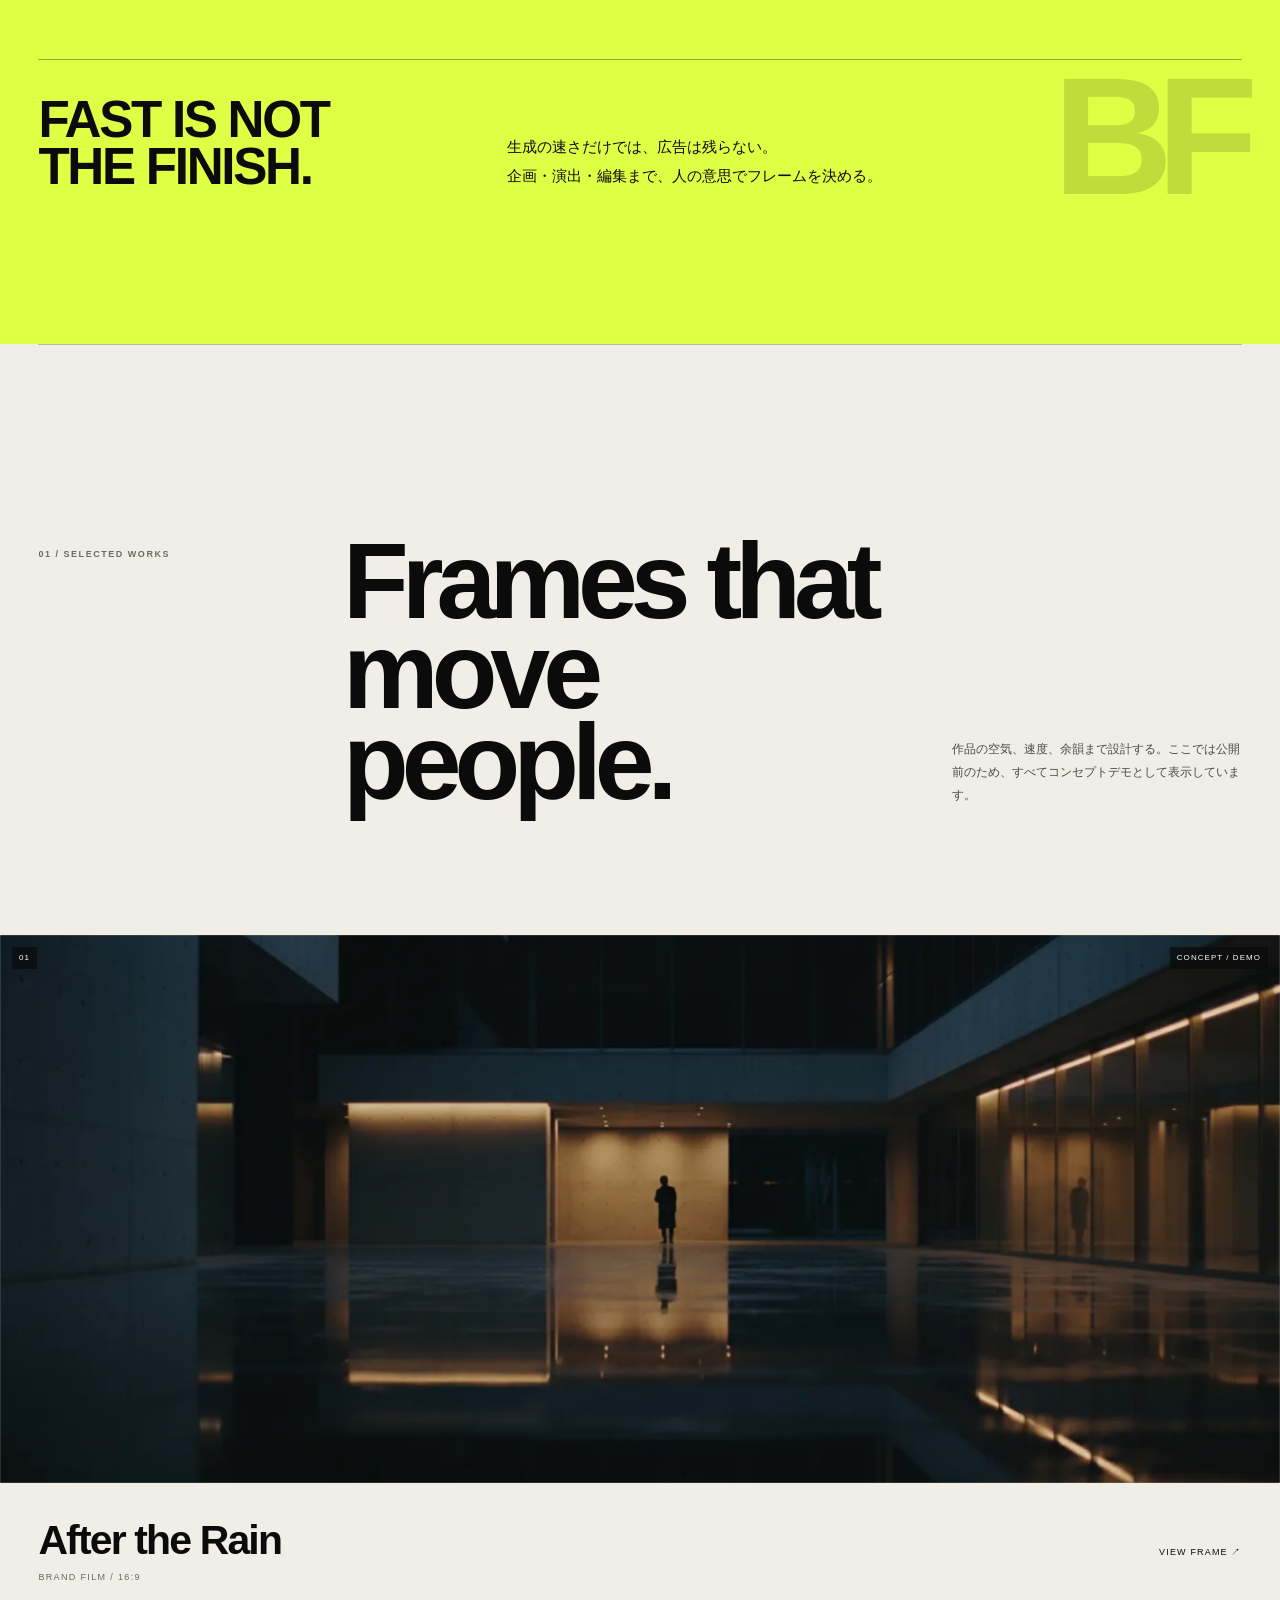
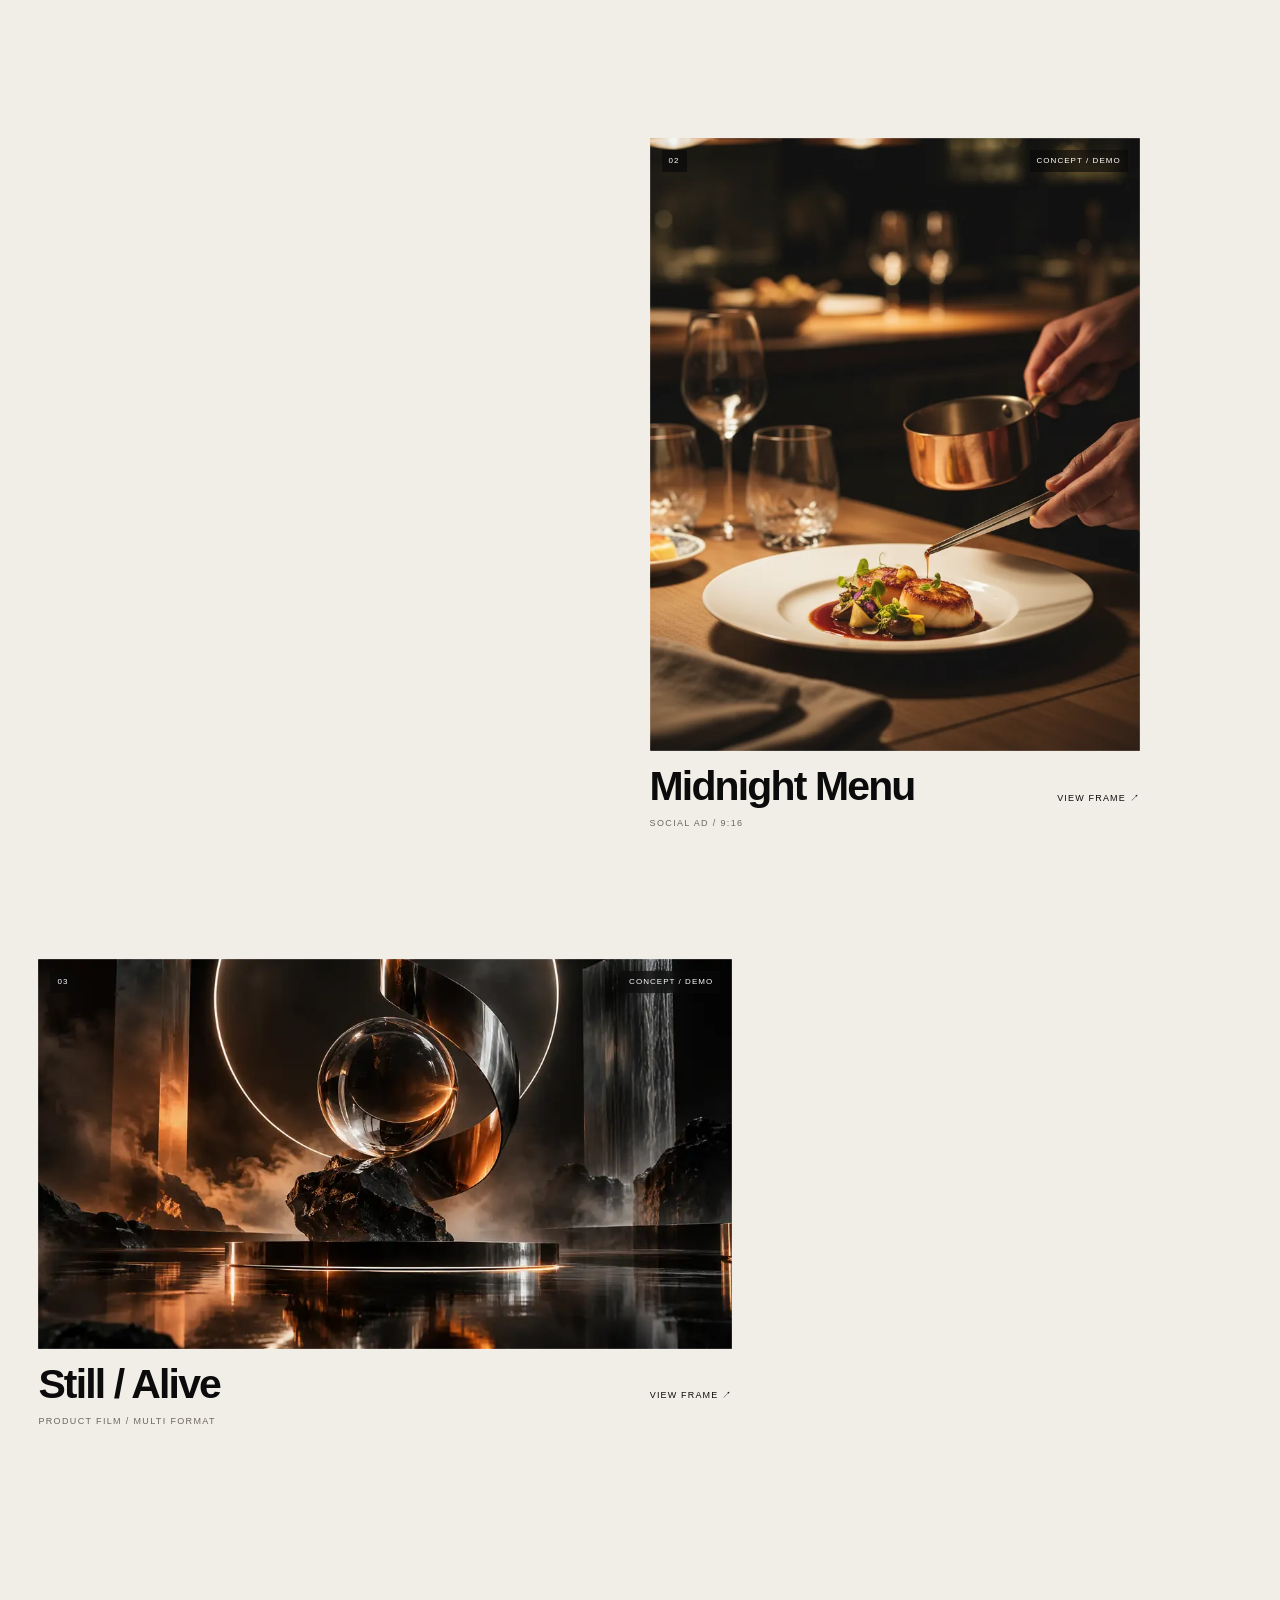
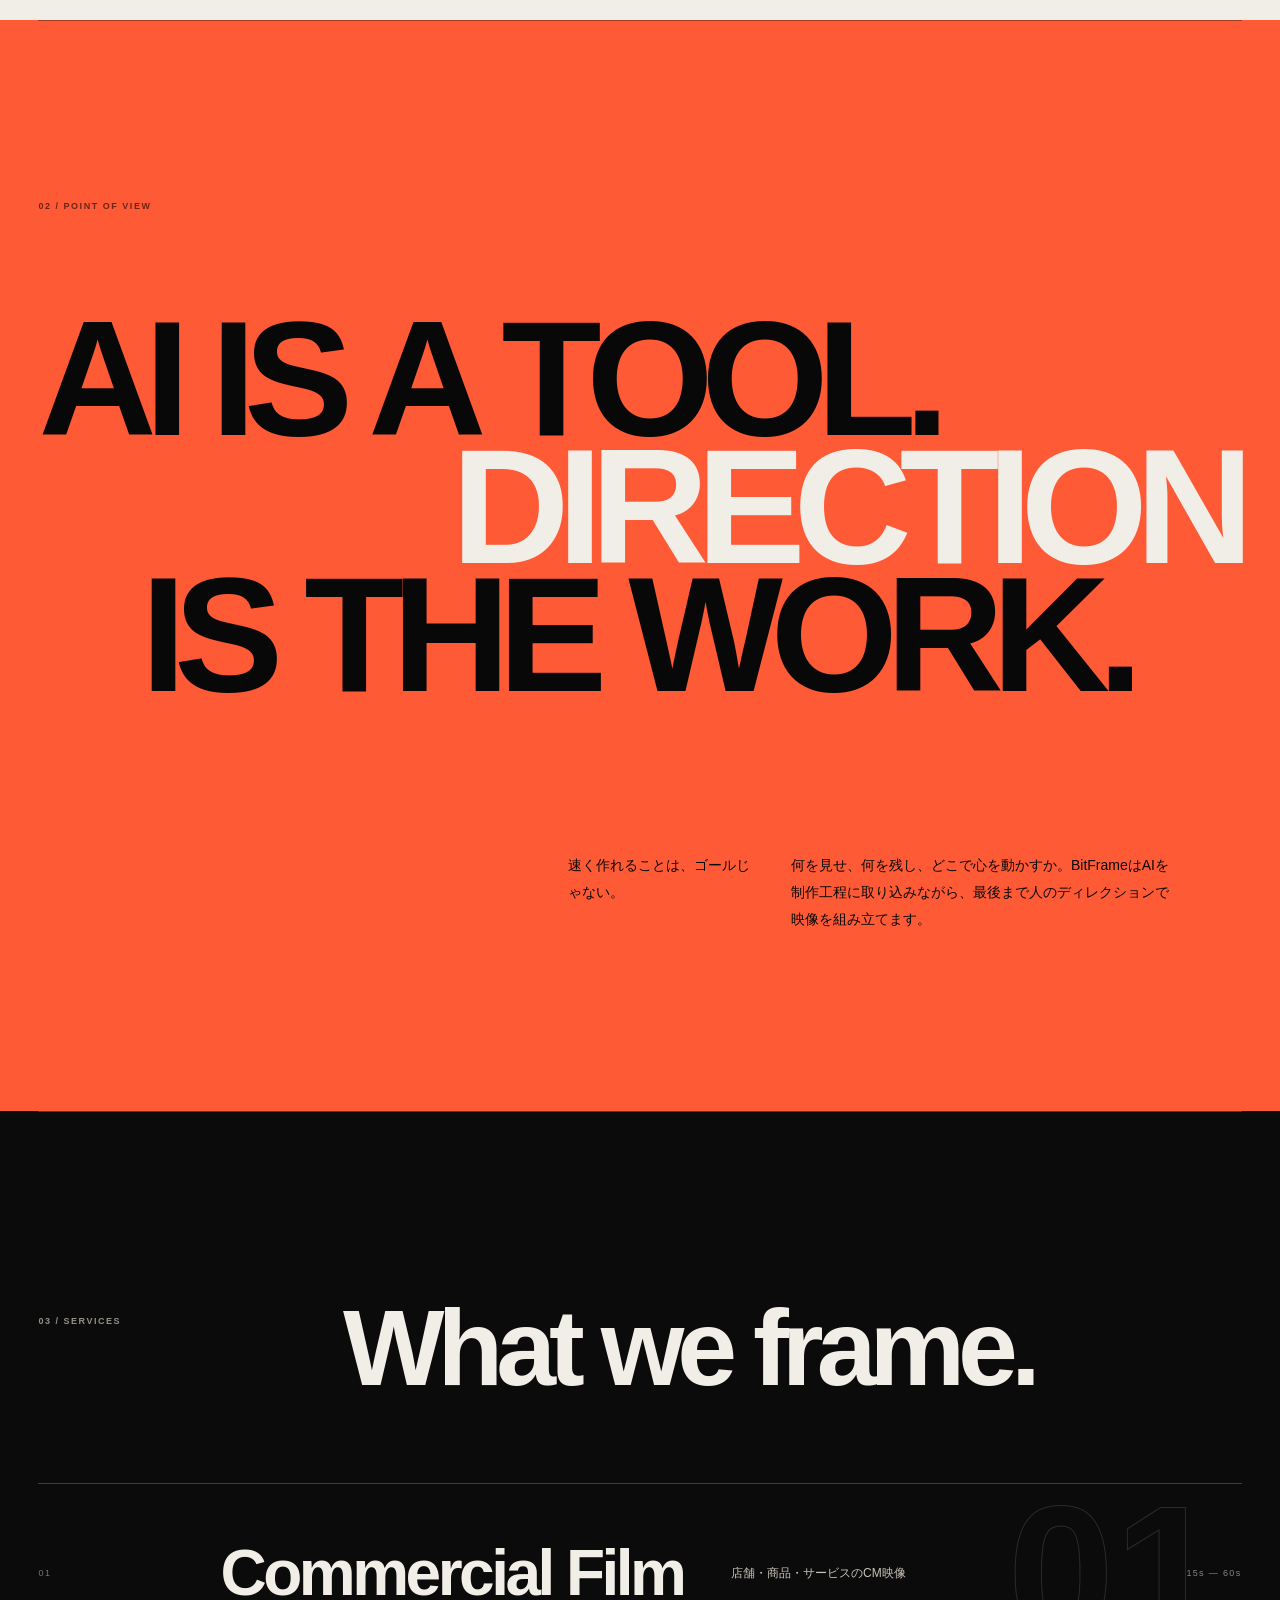
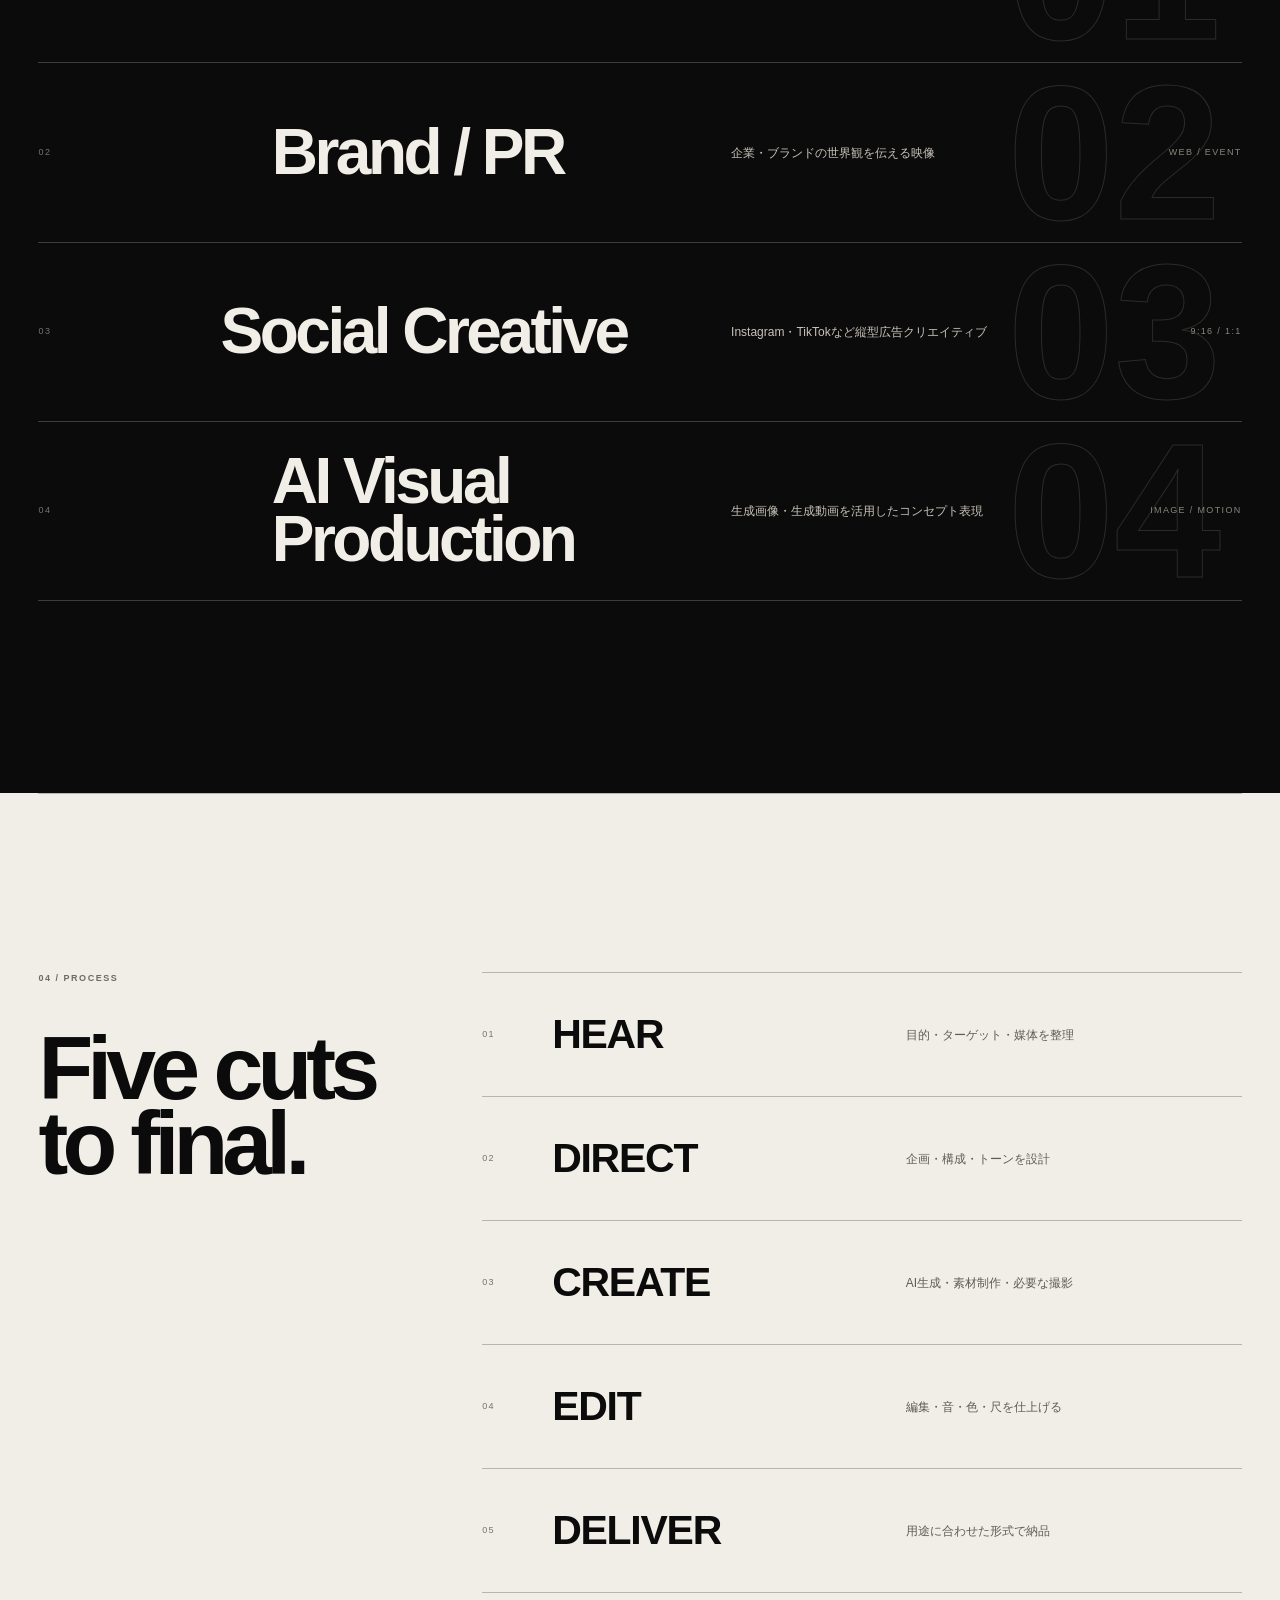
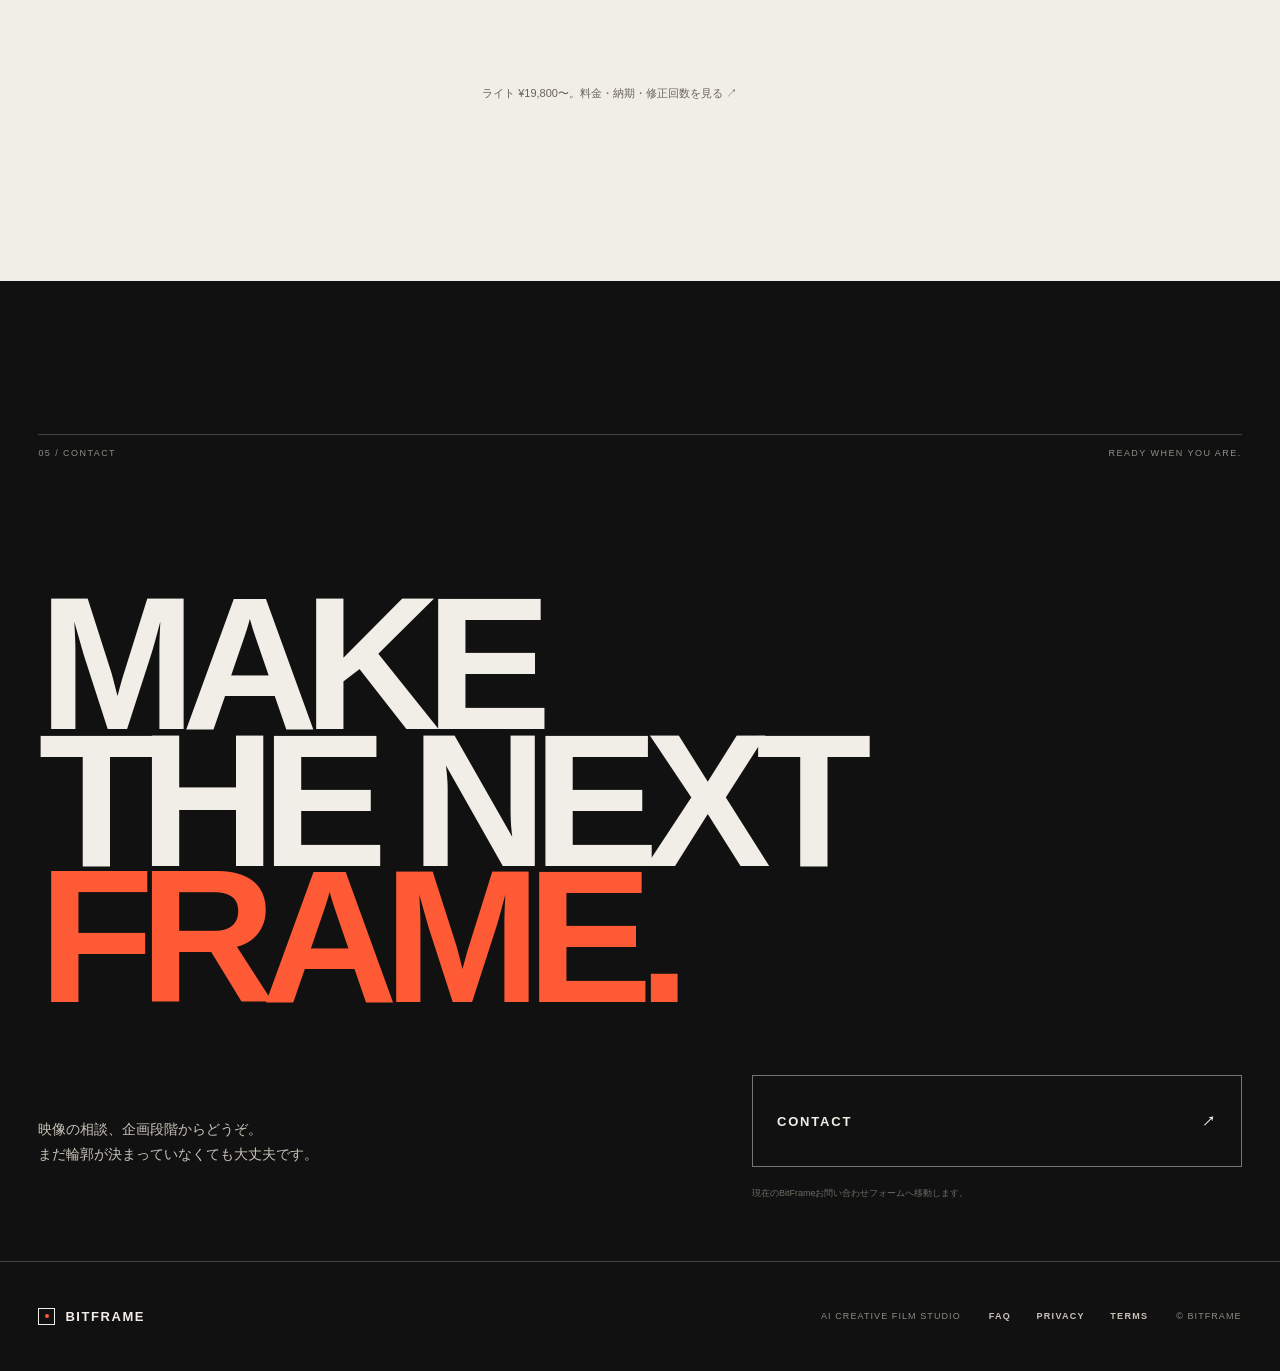
==== commit 4143f034: "feat: expand BitFrame editorial site" ====
--- a/index.html
+++ b/index.html
@@ -26,26 +26,10 @@
   <a class="skip-link" href="#main">本文へ移動</a>
 
   <header class="site-header" data-header>
-    <a class="brand" href="#top" aria-label="BitFrame ホーム">
-      <span class="brand-mark" aria-hidden="true"></span>
-      <span>BITFRAME</span>
-    </a>
-    <nav class="desktop-nav" aria-label="メインナビゲーション">
-      <a href="works.html">WORKS</a>
-      <a href="service.html">SERVICES</a>
-      <a href="flow-price.html">PROCESS</a>
-      <a class="nav-contact" href="contact.html">CONTACT</a>
-    </nav>
-    <details class="mobile-menu">
-      <summary aria-label="メニューを開く"><span></span><span></span></summary>
-      <nav aria-label="モバイルナビゲーション">
-        <a href="works.html">WORKS</a>
-        <a href="service.html">SERVICES</a>
-        <a href="flow-price.html">PROCESS</a>
-        <a href="contact.html">CONTACT</a>
-      </nav>
-    </details>
-  </header>
+  <a class="brand" href="index.html" aria-label="BitFrame ホーム"><span class="brand-mark" aria-hidden="true"></span><span>BITFRAME</span></a>
+  <nav class="desktop-nav" aria-label="メインナビゲーション"><a href="works.html">WORKS</a><a href="service.html">SERVICES</a><a href="flow-price.html">PROCESS</a><a href="studio.html">STUDIO</a><a class="nav-contact" href="contact.html">CONTACT</a></nav>
+  <details class="mobile-menu"><summary aria-label="メニューを開く"><span></span><span></span></summary><nav aria-label="モバイルナビゲーション"><a href="works.html">WORKS</a><a href="service.html">SERVICES</a><a href="flow-price.html">PROCESS</a><a href="studio.html">STUDIO</a><a href="contact.html">CONTACT</a></nav></details>
+</header>
 
   <main id="main">
     <section class="hero" id="top" aria-labelledby="hero-title">
@@ -236,9 +220,10 @@
   </main>
 
   <footer class="site-footer">
-    <a class="brand brand--footer" href="#top"><span class="brand-mark" aria-hidden="true"></span><span>BITFRAME</span></a>
-    <p>AI CREATIVE FILM STUDIO</p>
-    <p>© BITFRAME</p>
-  </footer>
+  <a class="brand brand--footer" href="index.html"><span class="brand-mark" aria-hidden="true"></span><span>BITFRAME</span></a>
+  <p class="footer-tagline">AI CREATIVE FILM STUDIO</p>
+  <nav class="footer-nav" aria-label="フッターナビゲーション"><a href="faq.html">FAQ</a><a href="privacy.html">PRIVACY</a><a href="terms.html">TERMS</a></nav>
+  <p class="footer-copy">© BITFRAME</p>
+</footer>
 </body>
 </html>
--- a/assets/site.css
+++ b/assets/site.css
@@ -788,3 +788,17 @@
     z-index: -1;
   }
 }
+
+/* Expanded-site footer navigation */
+.site-footer{grid-template-columns:1fr auto auto auto}
+.footer-nav{display:flex;align-items:center;gap:clamp(14px,2vw,28px)}
+.footer-nav a{position:relative;min-height:44px;display:inline-flex;align-items:center;color:var(--paper-dim);font-weight:700;letter-spacing:.14em}
+.footer-nav a::after{content:"";position:absolute;left:0;bottom:8px;width:100%;height:1px;background:currentColor;transform:scaleX(0);transform-origin:right;transition:transform .3s var(--ease)}
+.footer-nav a:hover::after,.footer-nav a:focus-visible::after{transform:scaleX(1);transform-origin:left}
+.footer-copy{white-space:nowrap}
+@media(max-width:760px){
+ .site-footer{grid-template-columns:1fr auto;gap:12px 18px}
+ .site-footer .footer-tagline{display:none}
+ .footer-nav{grid-column:1/-1;grid-row:2;justify-content:flex-start;flex-wrap:wrap;border-top:1px solid rgba(255,255,255,.08);padding-top:10px}
+ .footer-copy{grid-column:2;grid-row:1}
+}
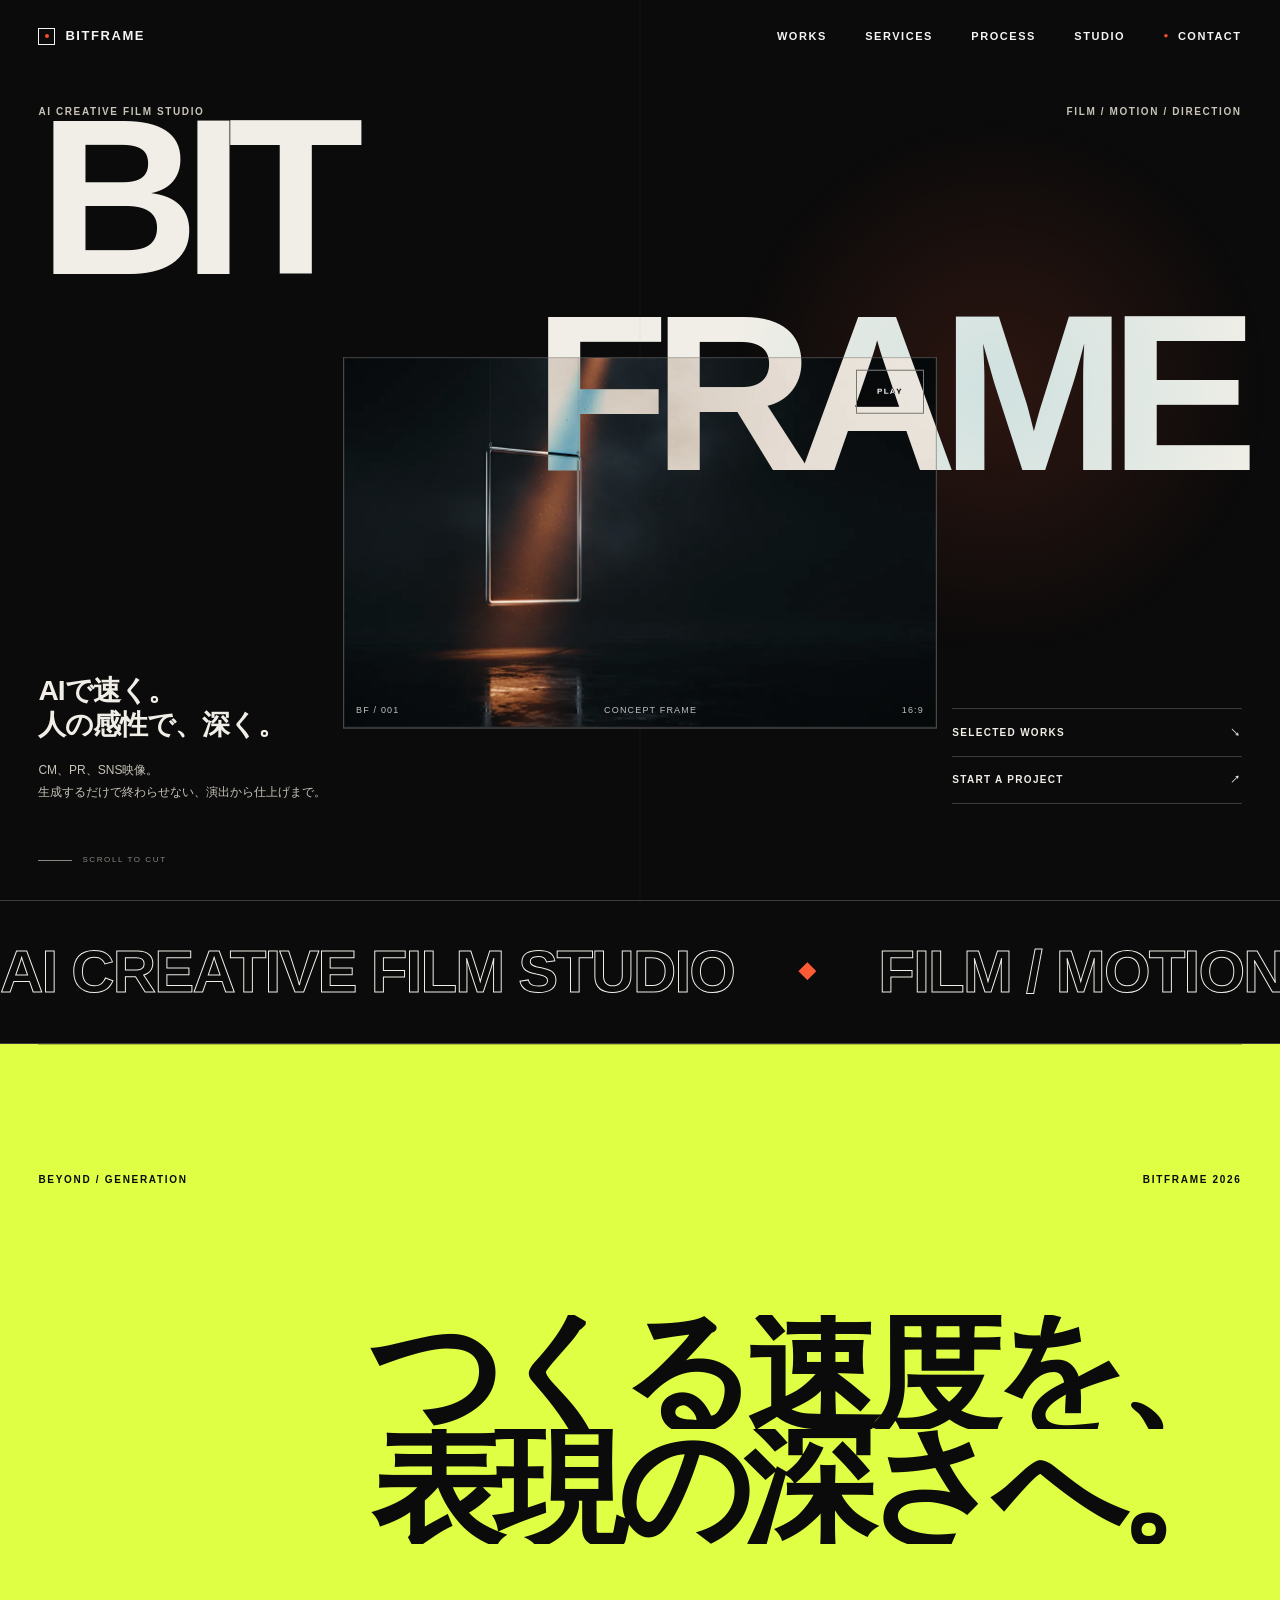
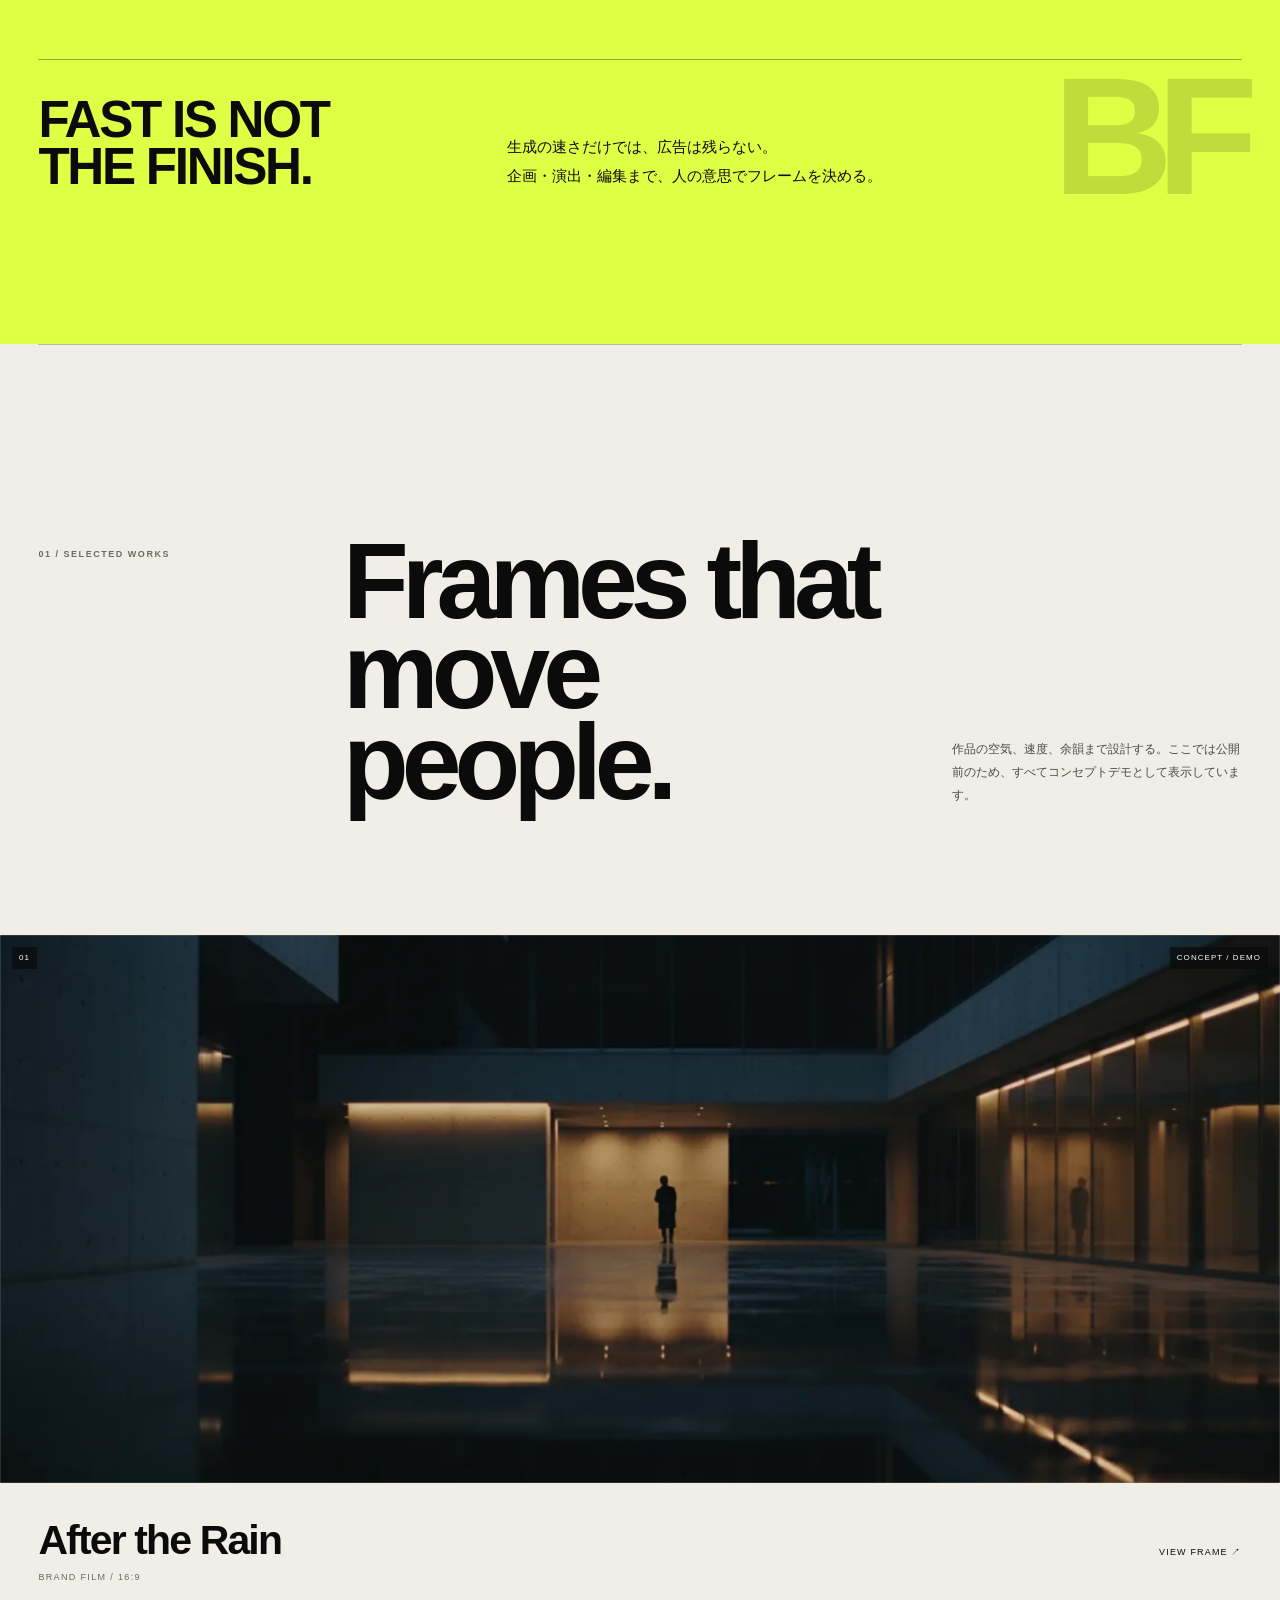
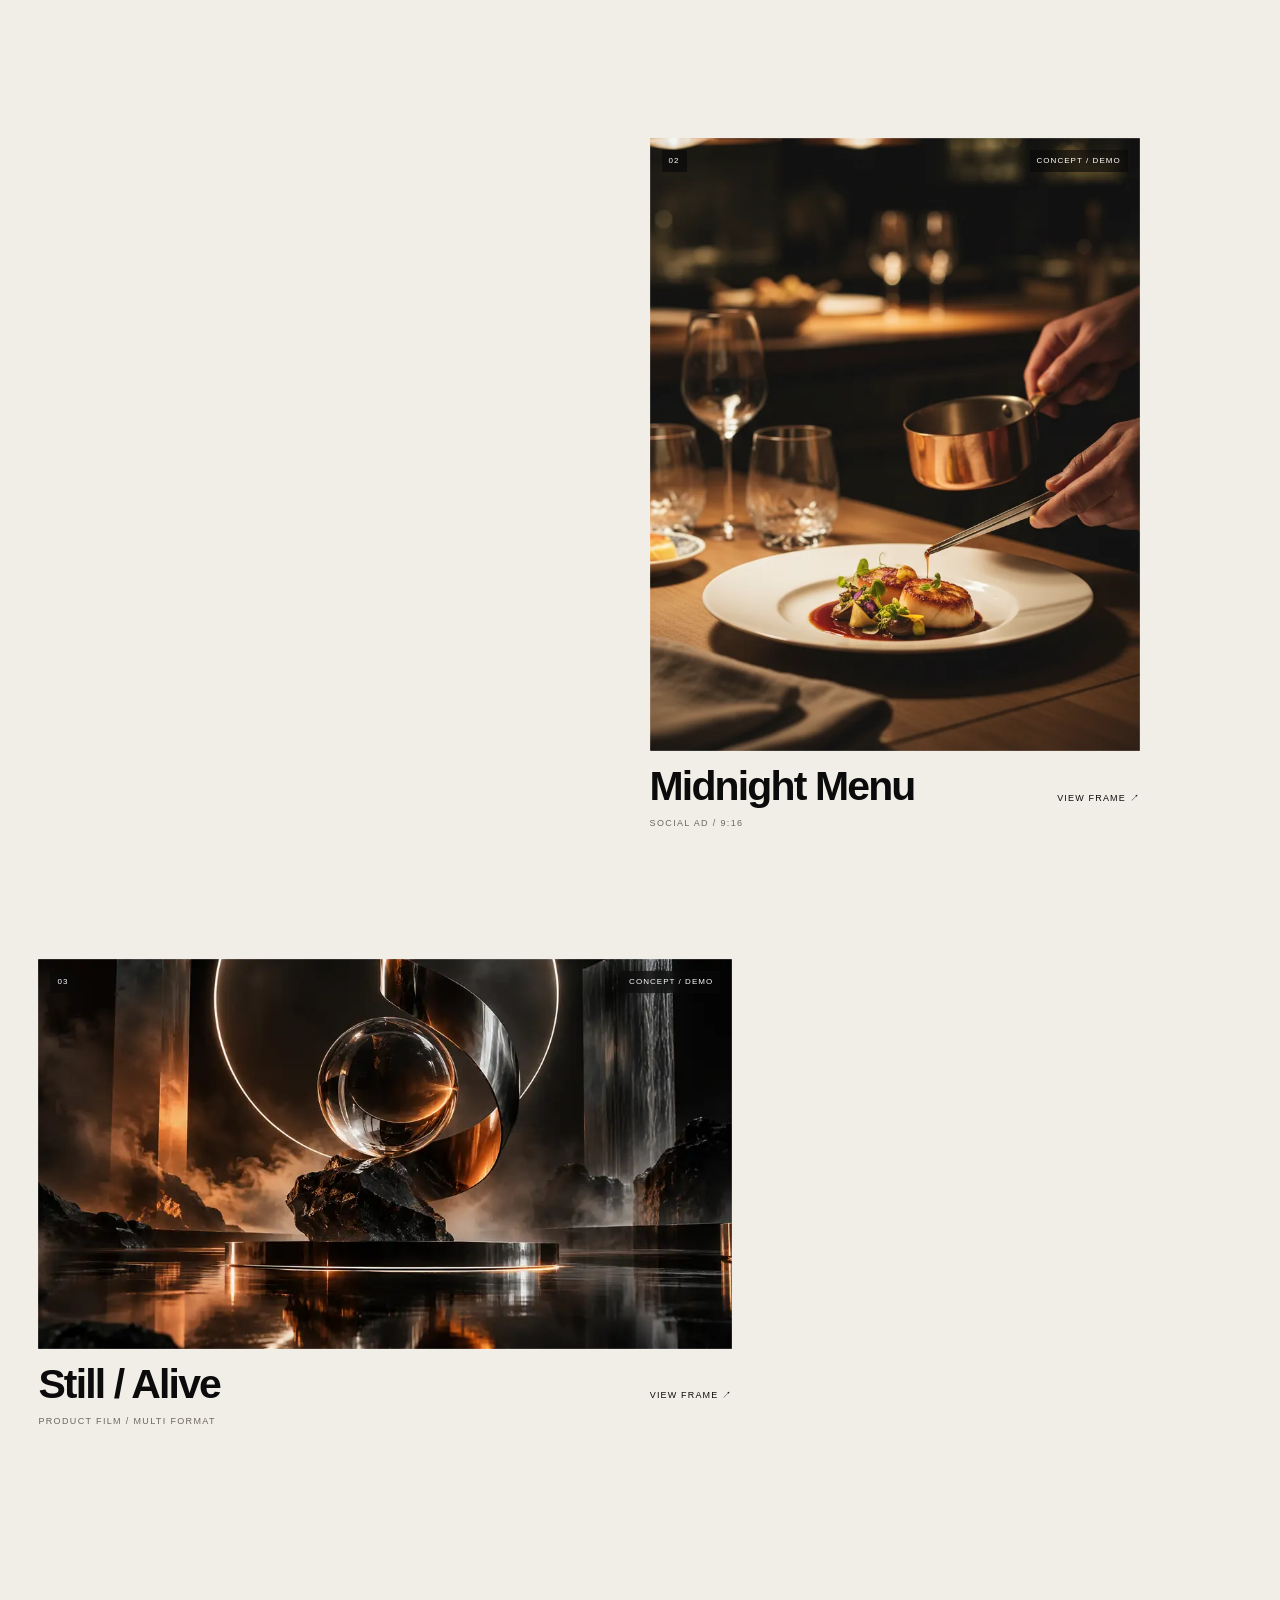
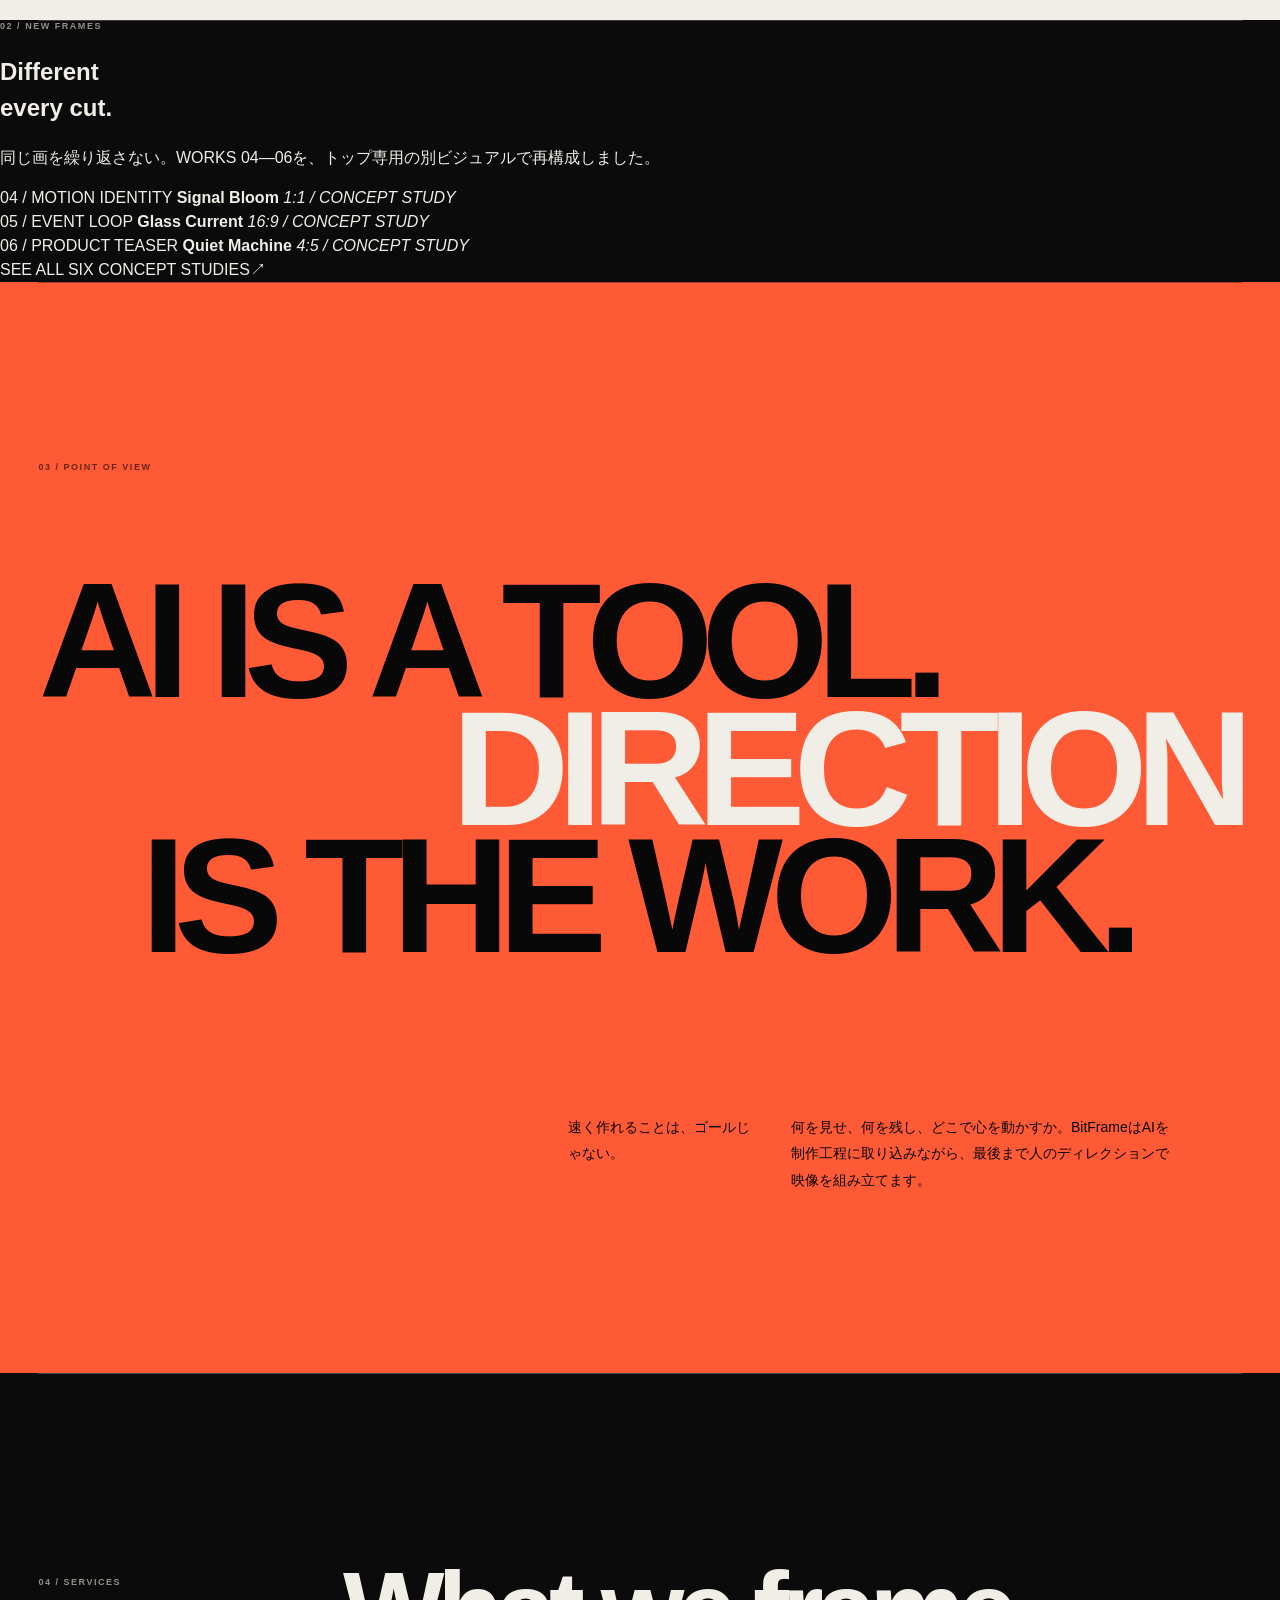
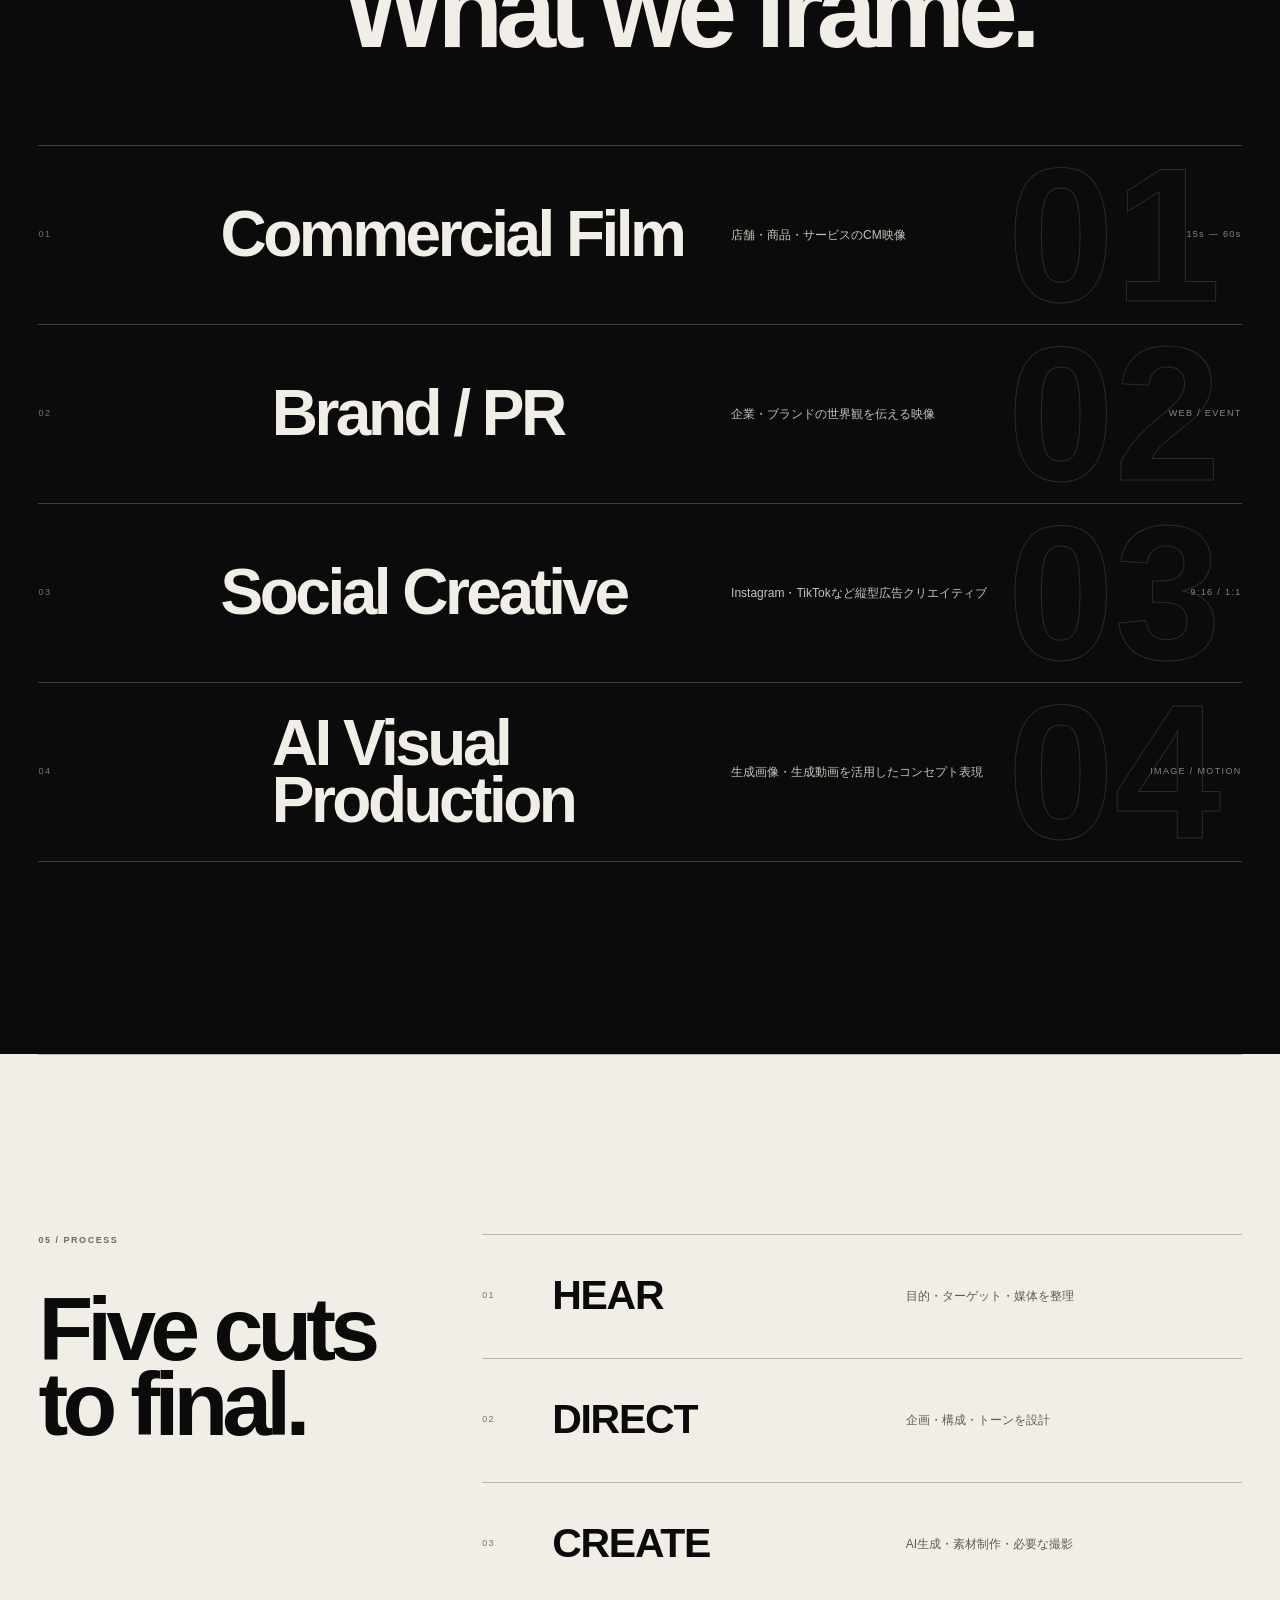
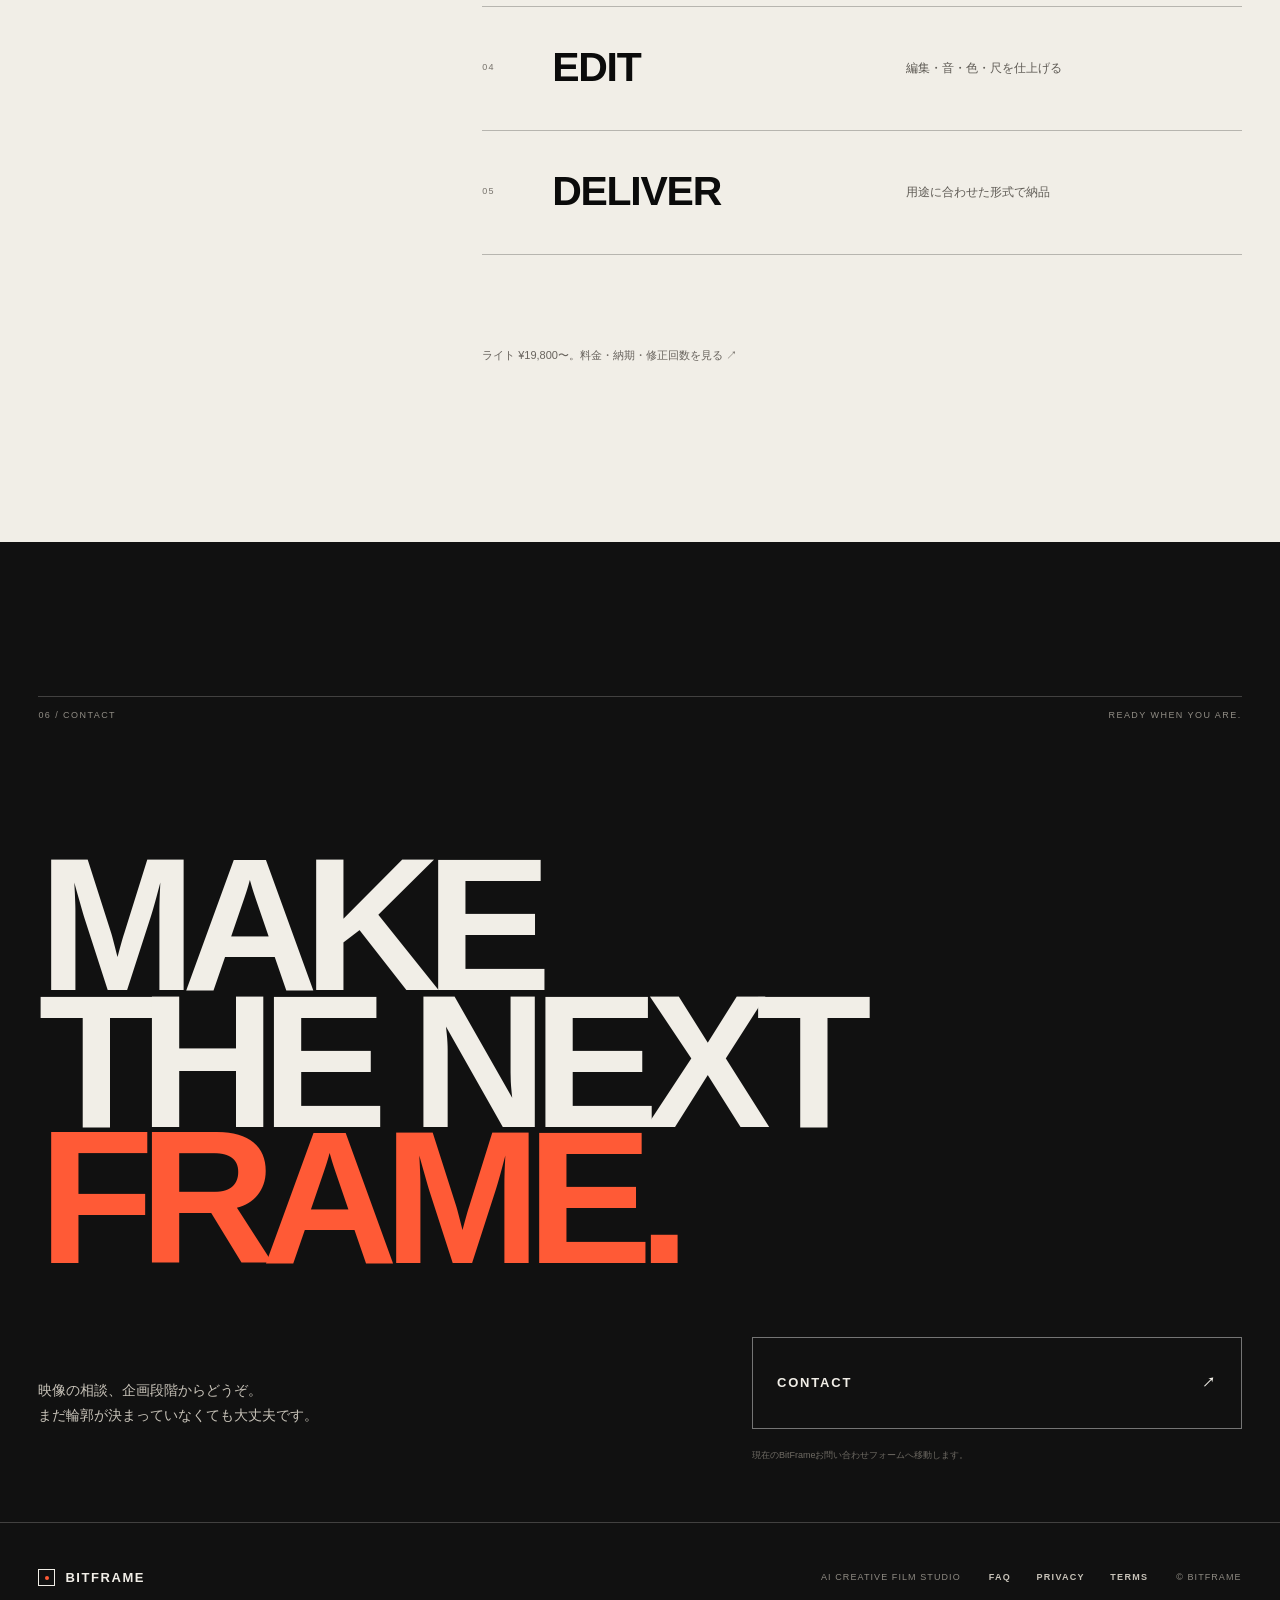
==== commit 47ed2c3a: "feat: add homepage visual rhythm section" ====
--- a/index.html
+++ b/index.html
@@ -146,9 +146,60 @@
       </div>
     </section>
 
+    <section class="frame-lab" aria-labelledby="frame-lab-title" data-cut>
+      <header class="frame-lab-head">
+        <p class="eyebrow">02 / NEW FRAMES</p>
+        <h2 id="frame-lab-title">Different<br>every cut.</h2>
+        <p>同じ画を繰り返さない。WORKS 04—06を、トップ専用の別ビジュアルで再構成しました。</p>
+      </header>
+
+      <div class="frame-lab-grid">
+        <a class="lab-frame lab-frame--signal" href="works.html" data-reveal aria-label="Signal Bloom をWORKSで見る">
+          <div class="lab-art lab-art--signal" aria-hidden="true">
+            <span class="lab-signal-diamond"></span>
+            <span class="lab-signal-axis"></span>
+            <span class="lab-signal-core"></span>
+          </div>
+          <div class="lab-caption">
+            <span>04 / MOTION IDENTITY</span>
+            <strong>Signal Bloom</strong>
+            <em>1:1 / CONCEPT STUDY</em>
+          </div>
+        </a>
+
+        <a class="lab-frame lab-frame--glass" href="works.html" data-reveal aria-label="Glass Current をWORKSで見る">
+          <div class="lab-art lab-art--glass" aria-hidden="true">
+            <span class="lab-glass-plane lab-glass-plane--a"></span>
+            <span class="lab-glass-plane lab-glass-plane--b"></span>
+            <span class="lab-glass-ray"></span>
+          </div>
+          <div class="lab-caption">
+            <span>05 / EVENT LOOP</span>
+            <strong>Glass Current</strong>
+            <em>16:9 / CONCEPT STUDY</em>
+          </div>
+        </a>
+
+        <a class="lab-frame lab-frame--machine" href="works.html" data-reveal aria-label="Quiet Machine をWORKSで見る">
+          <div class="lab-art lab-art--machine" aria-hidden="true">
+            <span class="lab-machine-shell"></span>
+            <span class="lab-machine-line"></span>
+            <span class="lab-machine-core"></span>
+          </div>
+          <div class="lab-caption">
+            <span>06 / PRODUCT TEASER</span>
+            <strong>Quiet Machine</strong>
+            <em>4:5 / CONCEPT STUDY</em>
+          </div>
+        </a>
+      </div>
+
+      <a class="frame-lab-more" href="works.html"><span>SEE ALL SIX CONCEPT STUDIES</span><span aria-hidden="true">↗</span></a>
+    </section>
+
     <section class="manifesto" aria-labelledby="manifesto-title">
       <div class="manifesto-rule" aria-hidden="true"></div>
-      <p class="eyebrow">02 / POINT OF VIEW</p>
+      <p class="eyebrow">03 / POINT OF VIEW</p>
       <h2 id="manifesto-title">
         <span>AI IS A TOOL.</span>
         <span class="manifesto-accent">DIRECTION</span>
@@ -162,7 +213,7 @@
 
     <section class="services section-shell" id="services" aria-labelledby="services-title" data-cut>
       <header class="section-head section-head--compact">
-        <p class="eyebrow">03 / SERVICES</p>
+        <p class="eyebrow">04 / SERVICES</p>
         <h2 id="services-title">What we frame.</h2>
       </header>
       <div class="service-lines">
@@ -195,7 +246,7 @@
 
     <section class="process" id="process" aria-labelledby="process-title" data-cut>
       <div class="process-heading">
-        <p class="eyebrow">04 / PROCESS</p>
+        <p class="eyebrow">05 / PROCESS</p>
         <h2 id="process-title">Five cuts<br>to final.</h2>
       </div>
       <ol class="process-list">
@@ -209,7 +260,7 @@
     </section>
 
     <section class="contact" id="contact" aria-labelledby="contact-title">
-      <div class="contact-topline"><span>05 / CONTACT</span><span>READY WHEN YOU ARE.</span></div>
+      <div class="contact-topline"><span>06 / CONTACT</span><span>READY WHEN YOU ARE.</span></div>
       <h2 id="contact-title">MAKE<br>THE NEXT<br><em>FRAME.</em></h2>
       <p>映像の相談、企画段階からどうぞ。<br>まだ輪郭が決まっていなくても大丈夫です。</p>
       <a class="contact-button" href="https://bitframe.rss7.net/%E3%81%8A%E5%95%8F%E3%81%84%E5%90%88%E3%82%8F%E3%81%9B/" aria-label="BitFrame お問い合わせフォームへ">
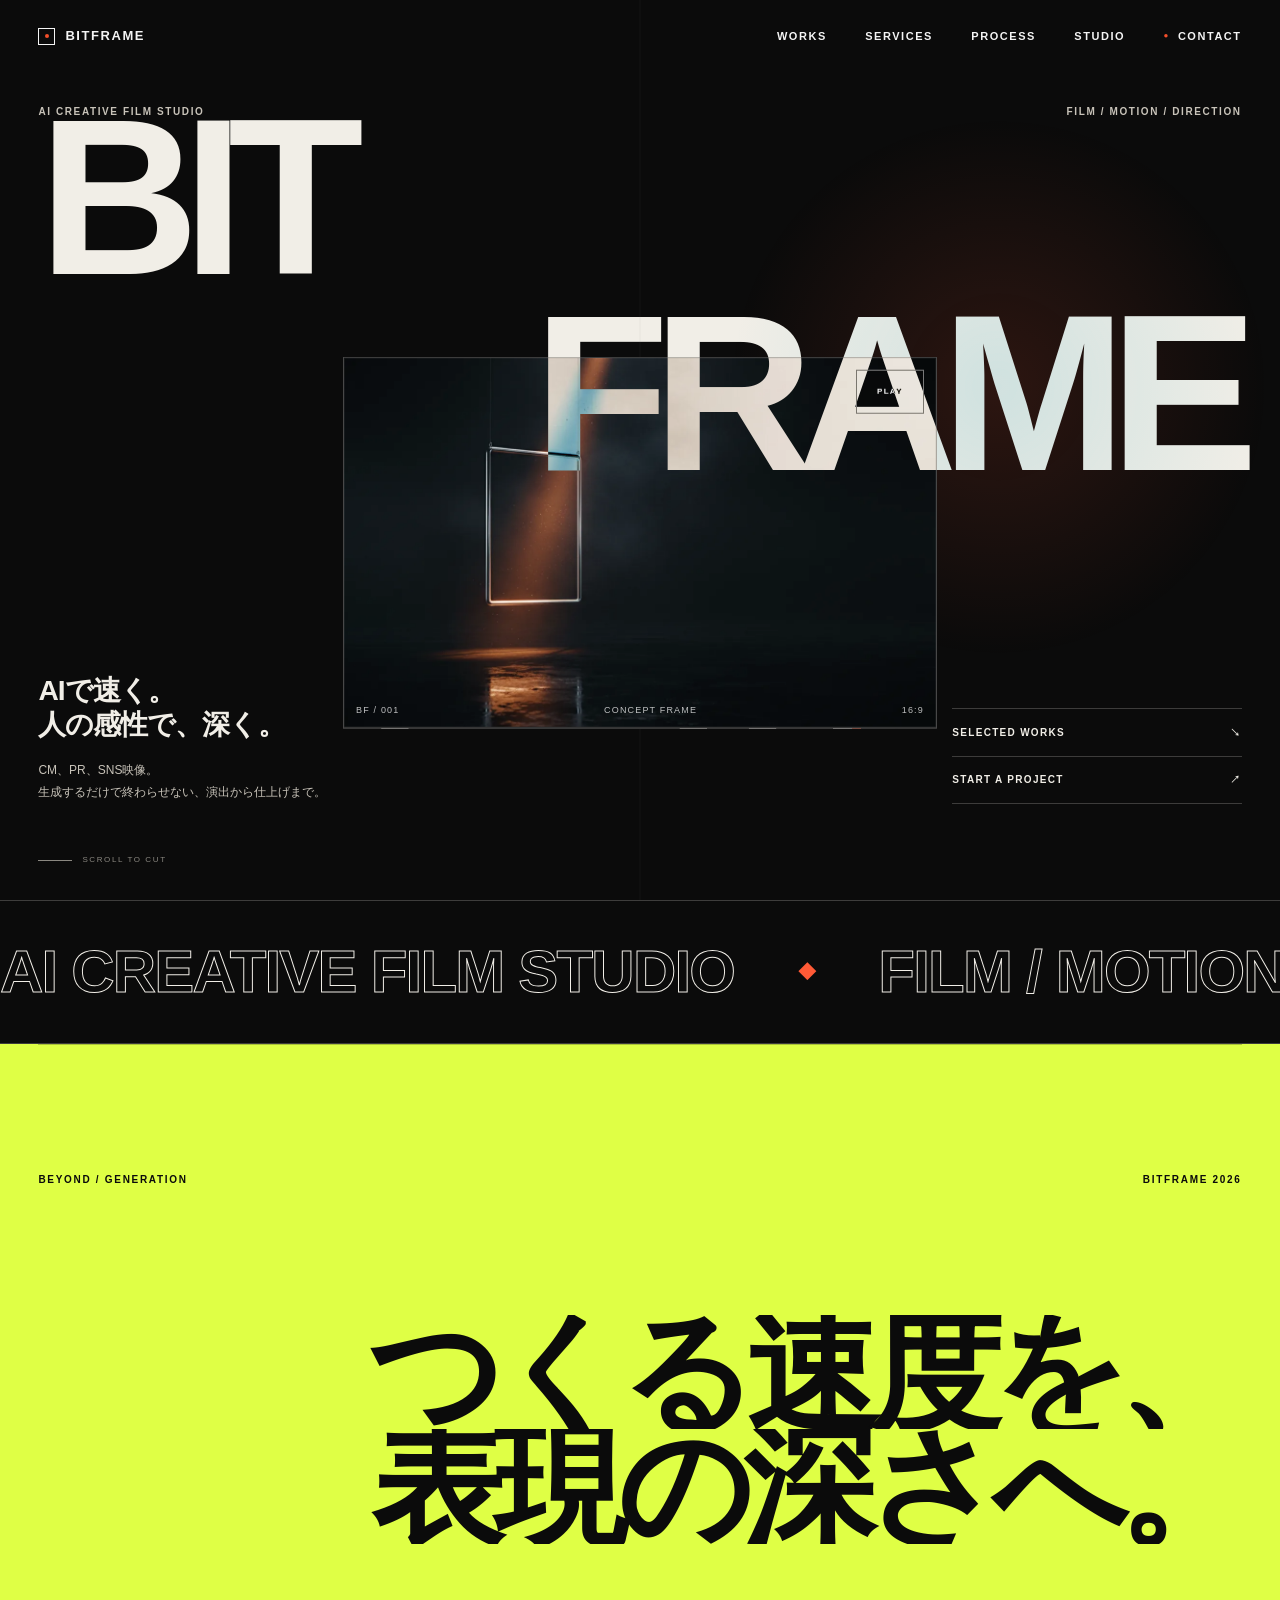
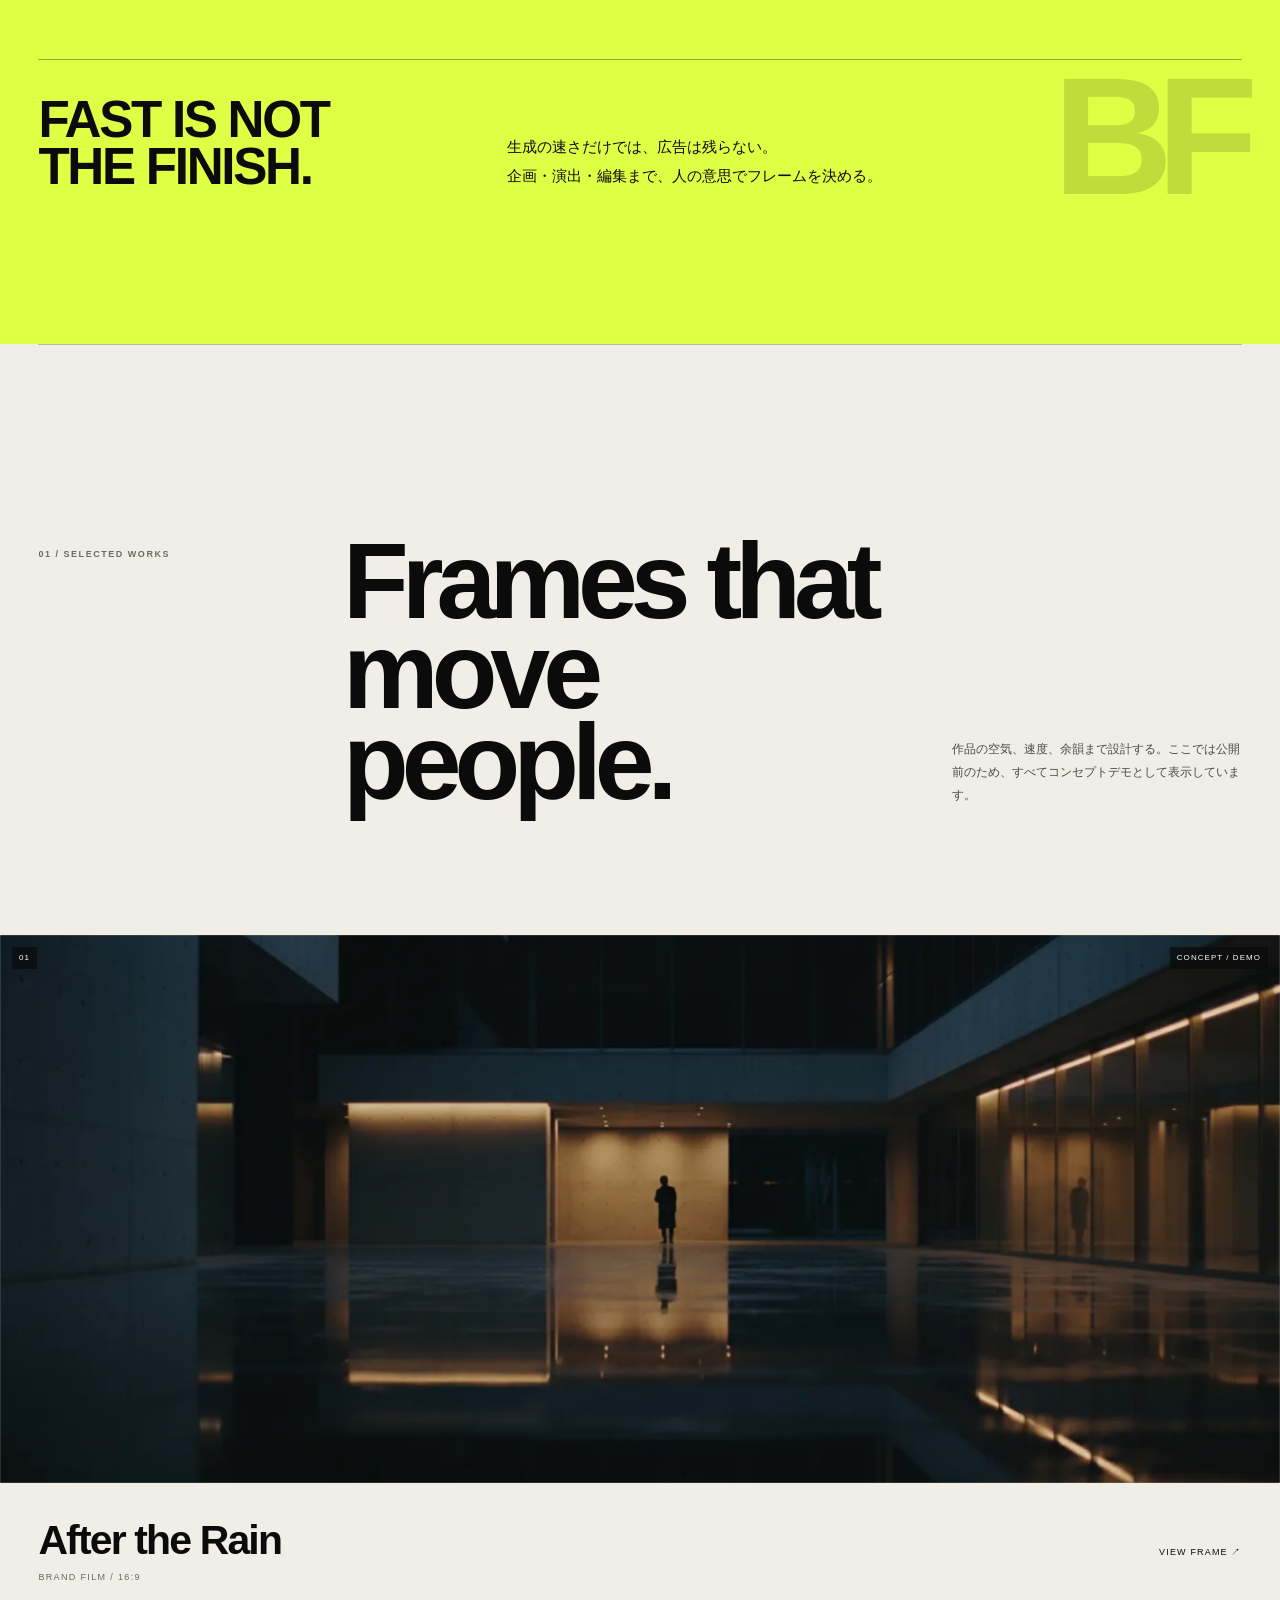
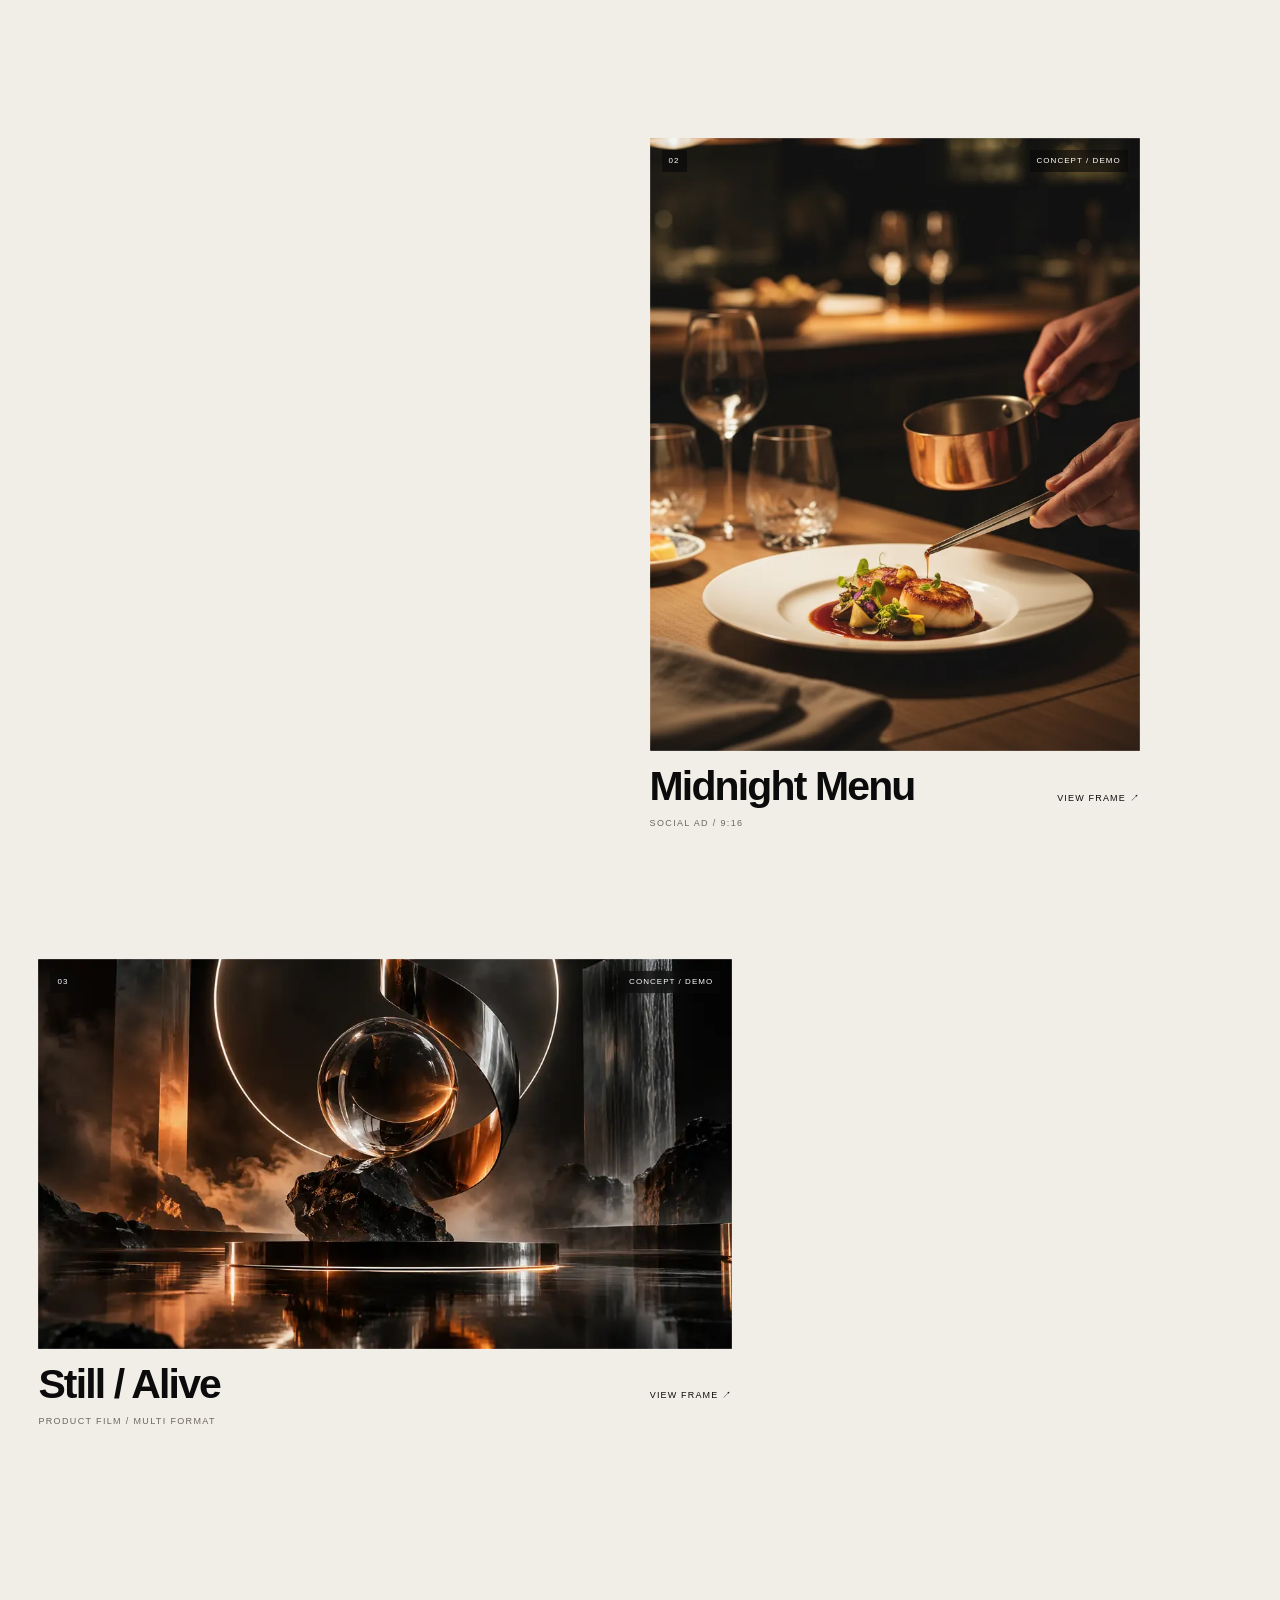
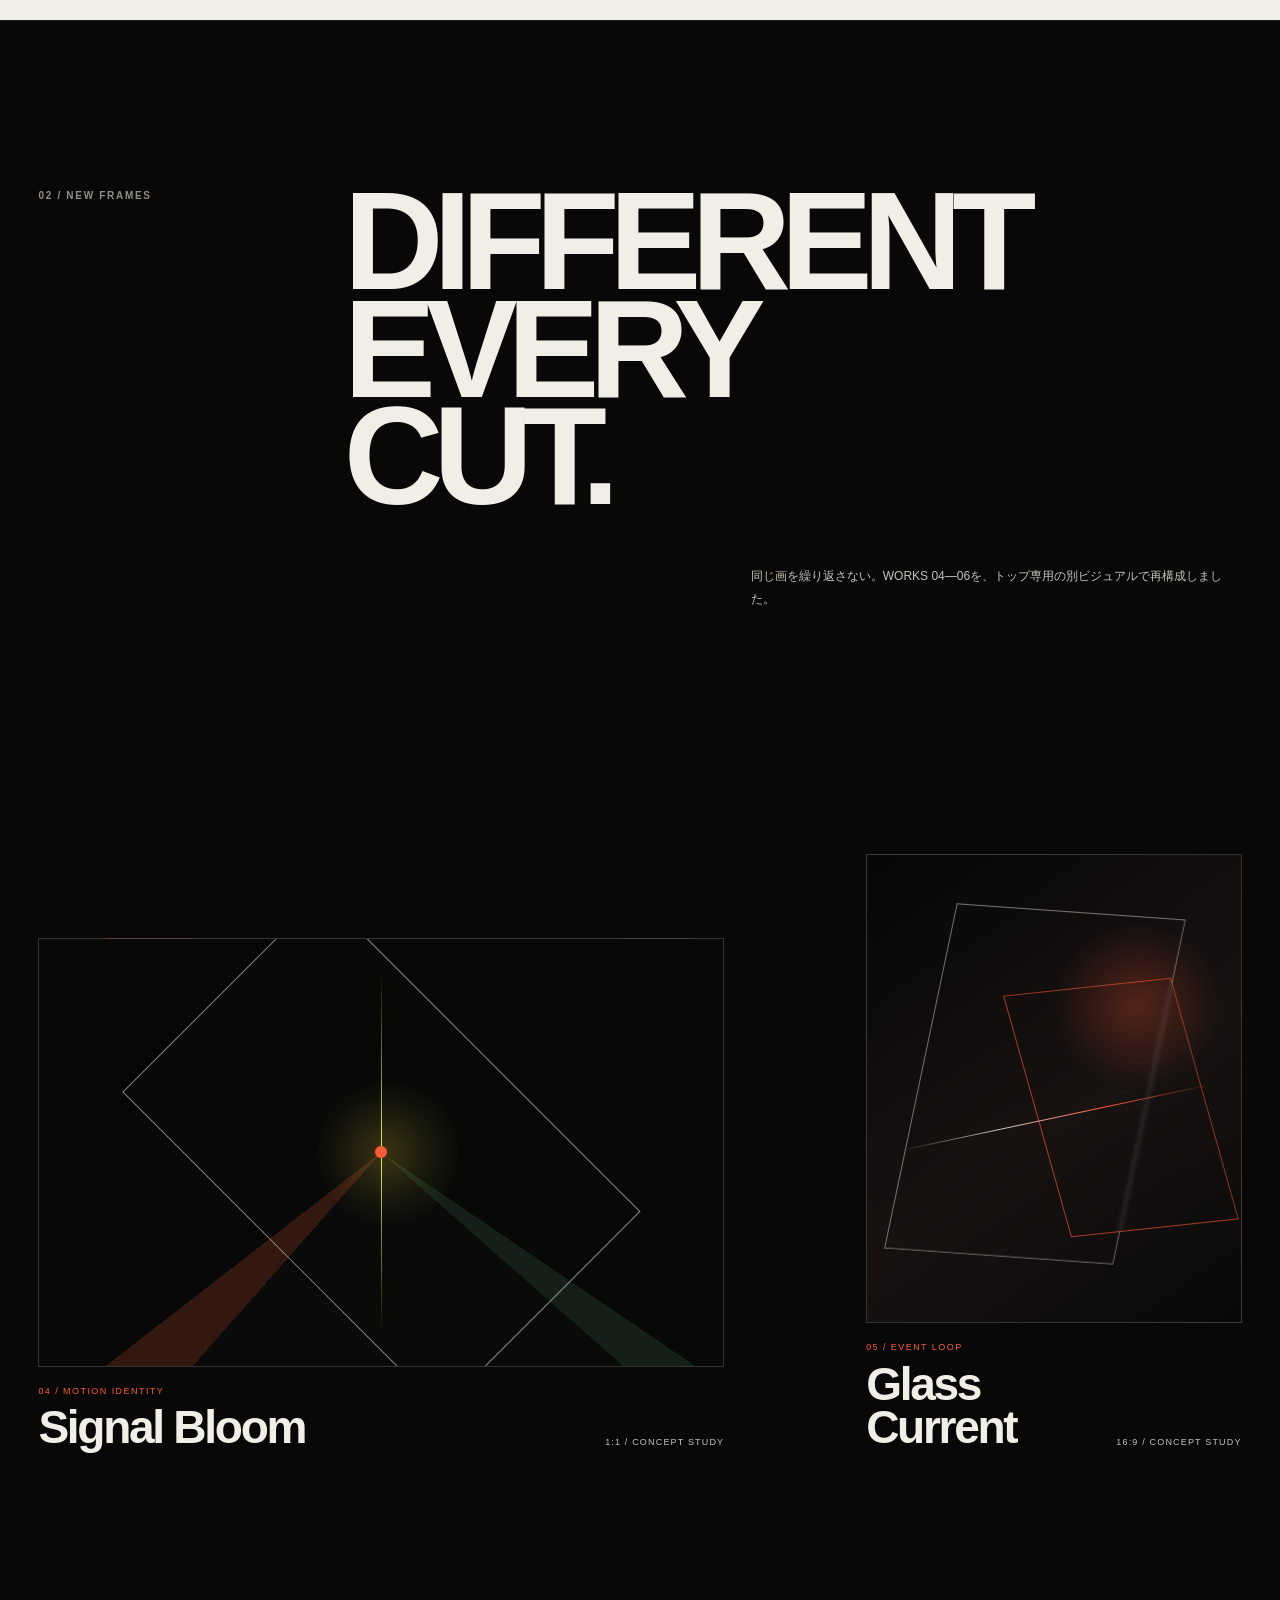
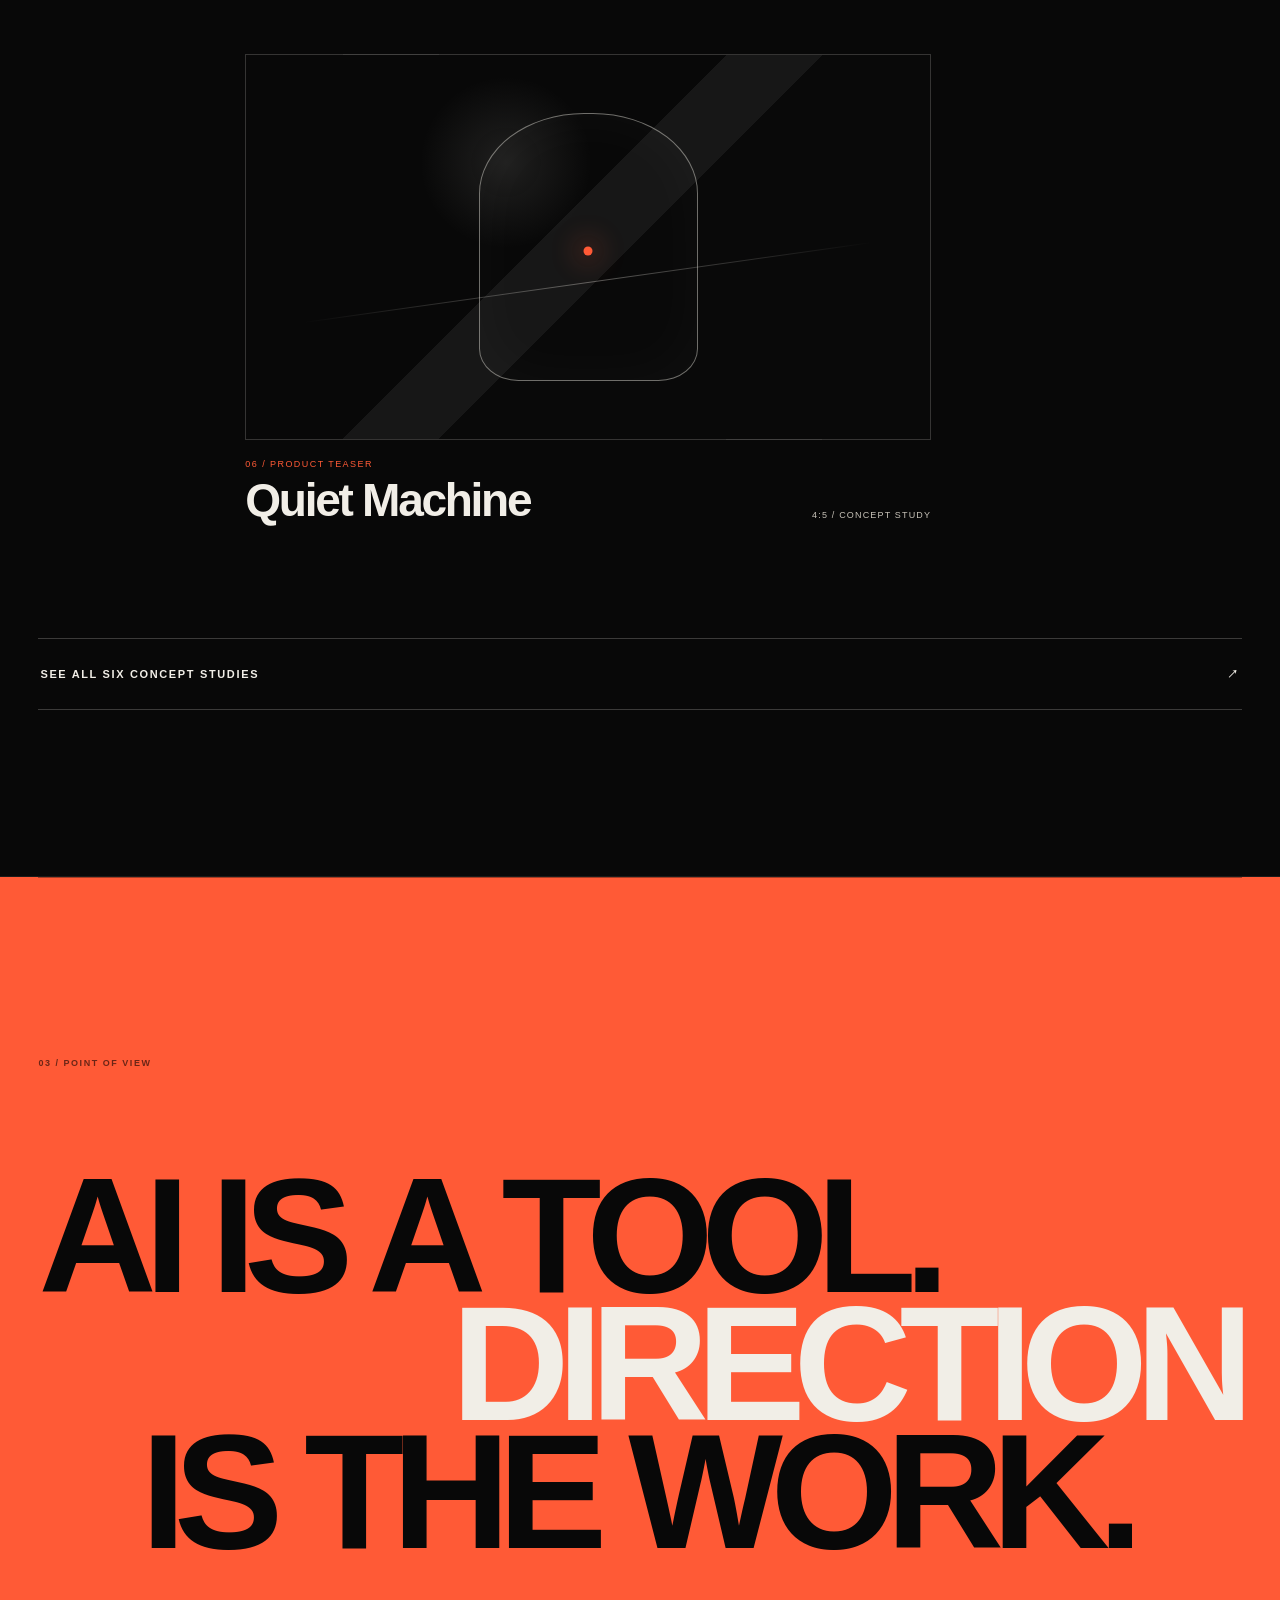
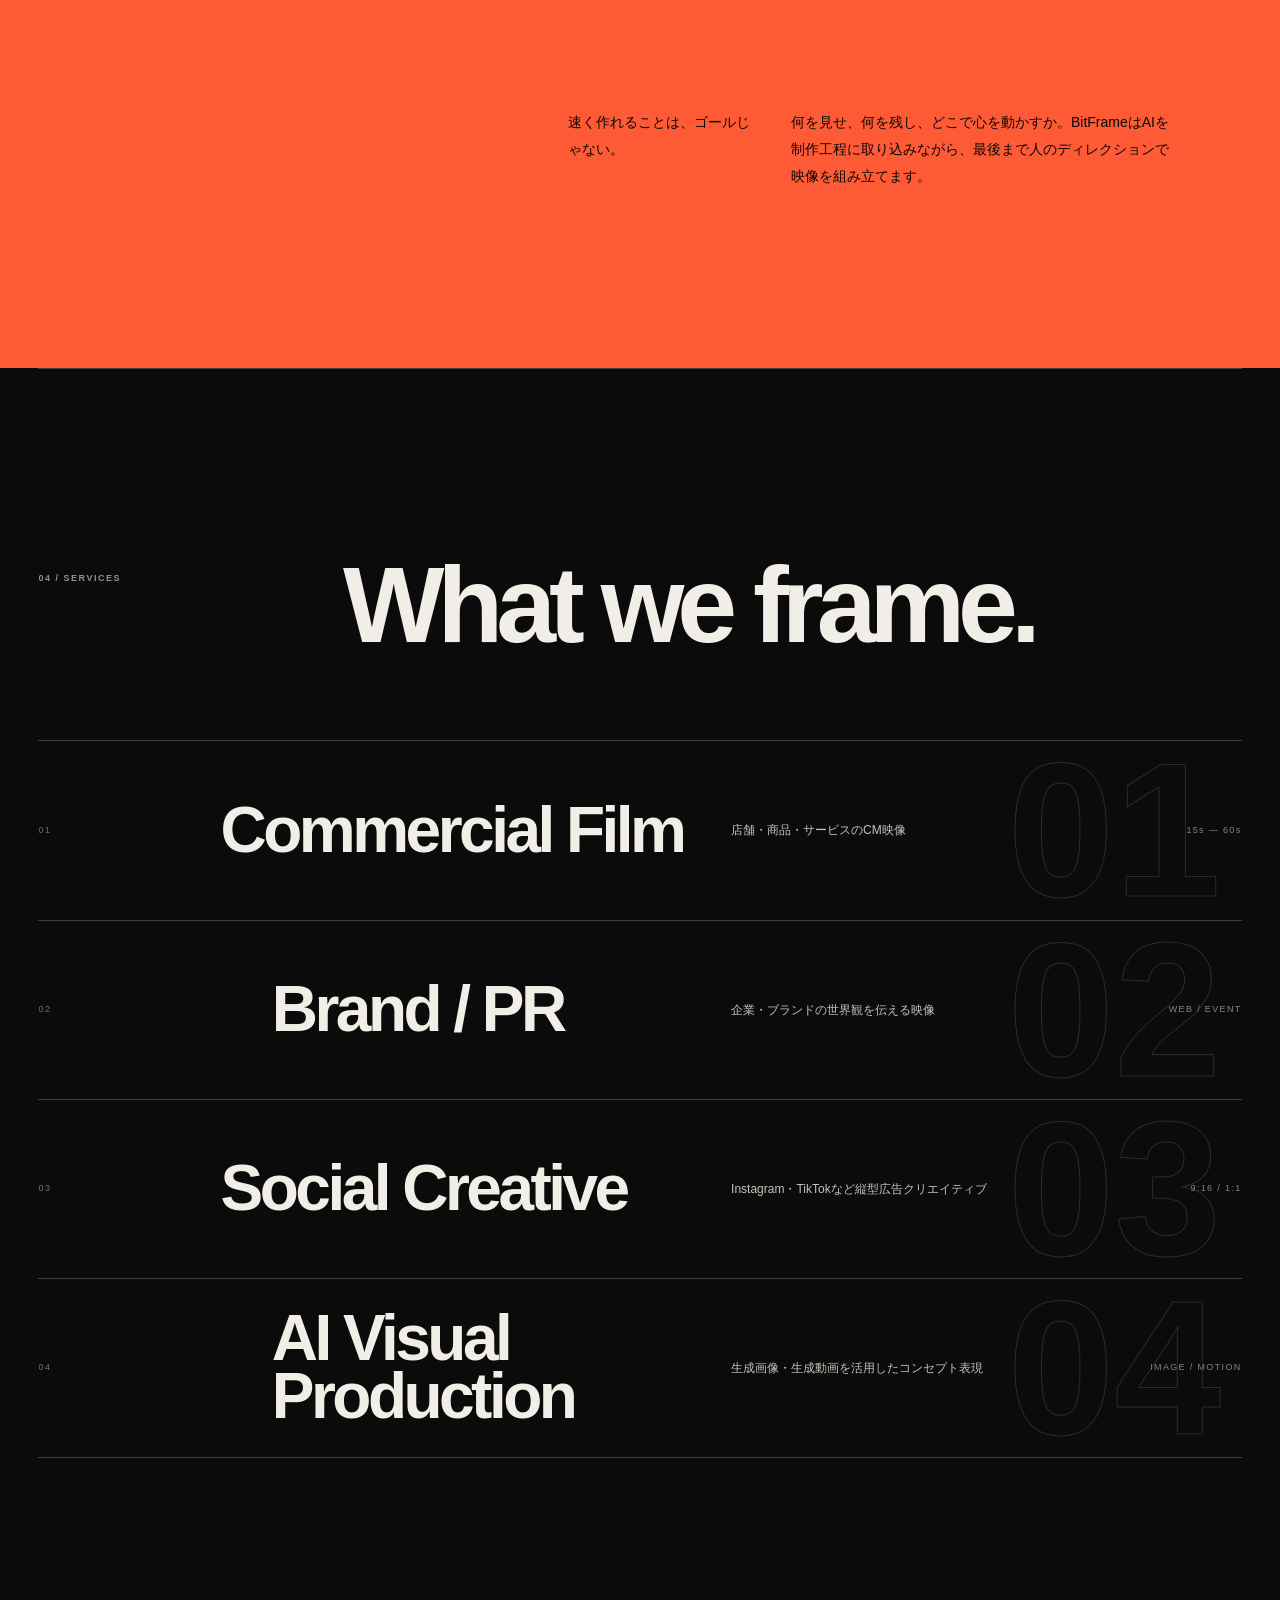
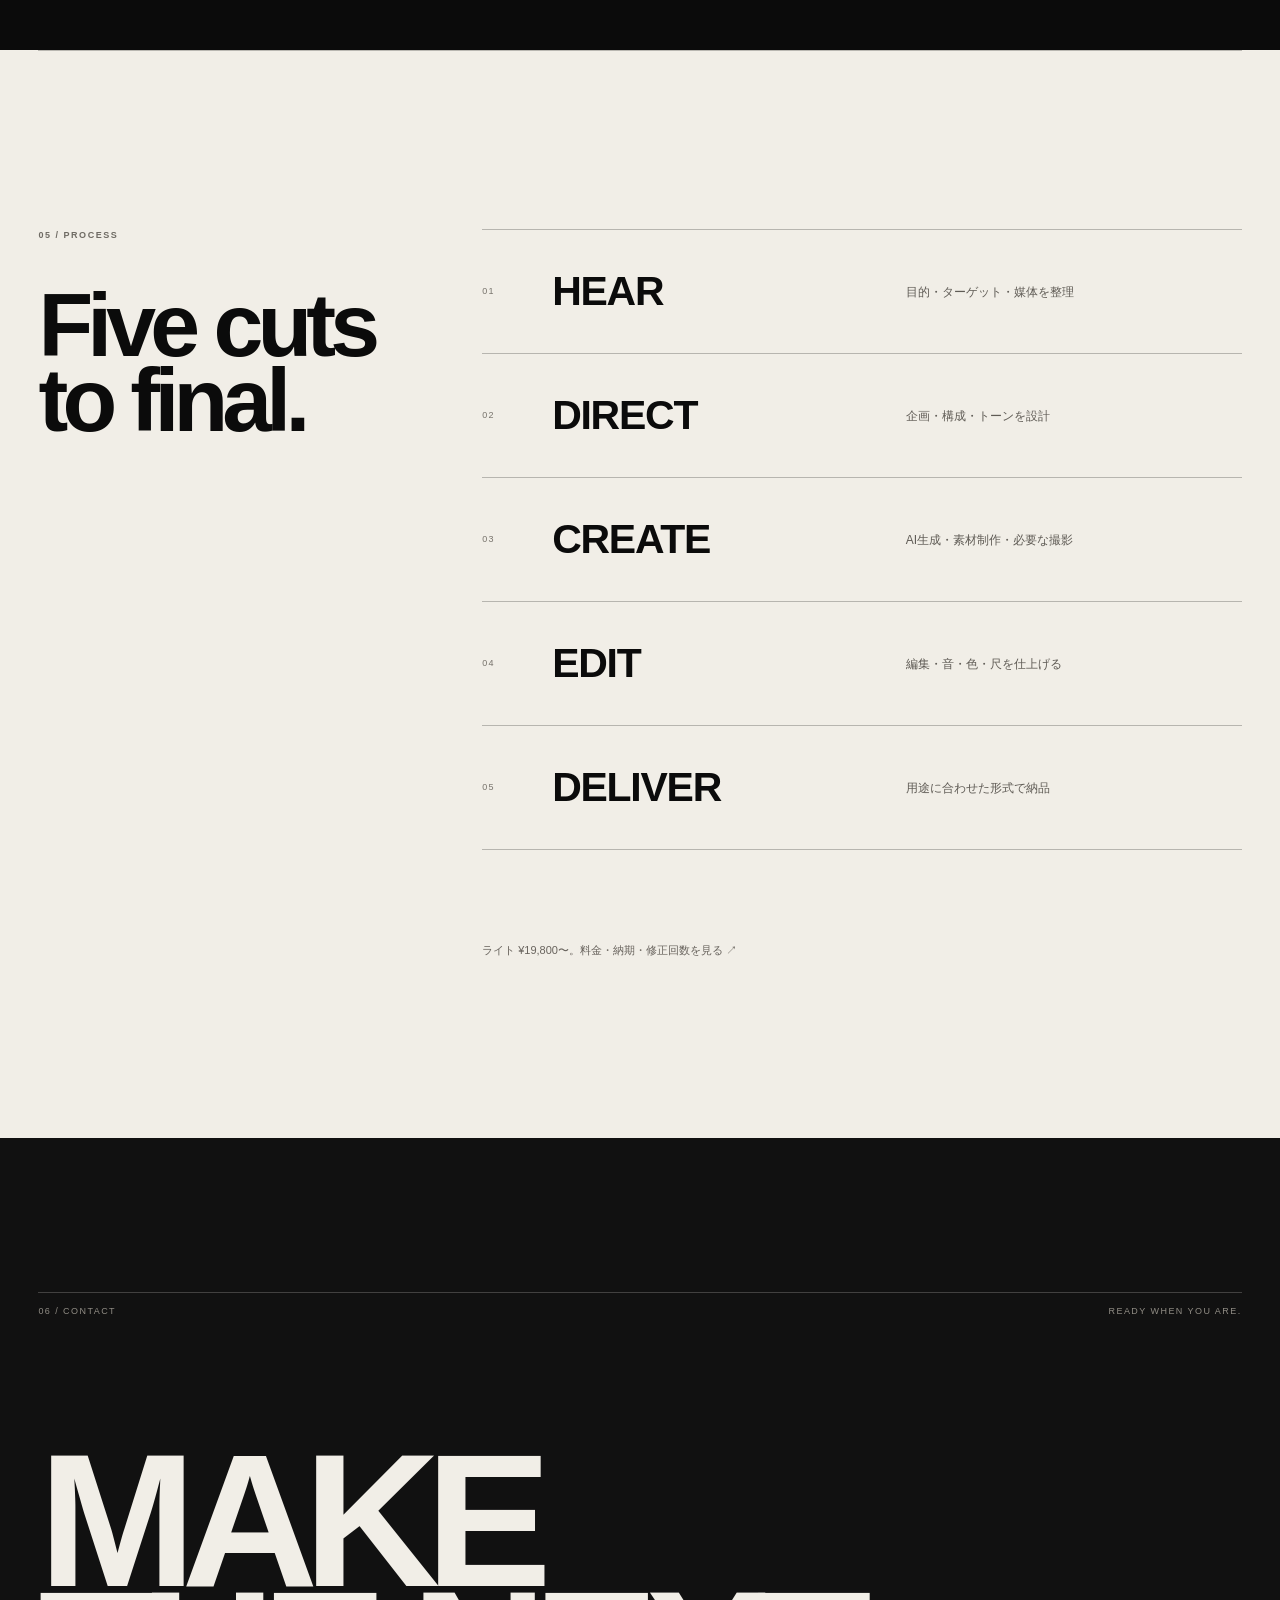
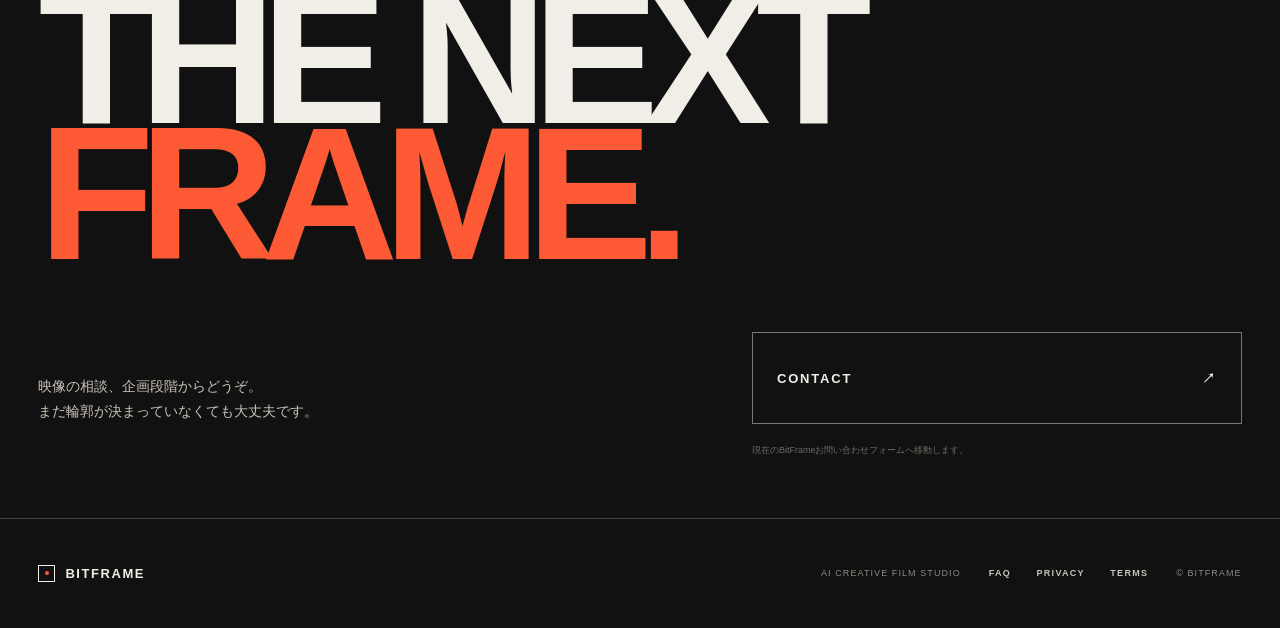
==== commit fbf055e2: "feat: add GA4 tracking" ====
--- a/index.html
+++ b/index.html
@@ -1,6 +1,15 @@
 <!doctype html>
 <html lang="ja">
 <head>
+<!-- Google tag (gtag.js) -->
+<script async src="https://www.googletagmanager.com/gtag/js?id=G-QBKNRDPP3F"></script>
+<script>
+  window.dataLayer = window.dataLayer || [];
+  function gtag(){dataLayer.push(arguments);}
+  gtag('js', new Date());
+  gtag('config', 'G-QBKNRDPP3F');
+</script>
+
   <meta charset="utf-8">
   <meta name="google-site-verification" content="oymCerkMGKRBvoQBIEdB2mnsCA7BsO6pJuw1HSZwNsw" />
   <meta name="viewport" content="width=device-width,initial-scale=1,viewport-fit=cover">
--- a/assets/site.css
+++ b/assets/site.css
@@ -802,3 +802,233 @@
  .footer-nav{grid-column:1/-1;grid-row:2;justify-content:flex-start;flex-wrap:wrap;border-top:1px solid rgba(255,255,255,.08);padding-top:10px}
  .footer-copy{grid-column:2;grid-row:1}
 }
+
+
+/* Homepage visual rhythm — WORKS 04—06, all original CSS art */
+.frame-lab{
+  position:relative;
+  overflow:hidden;
+  padding:clamp(110px,13vw,220px) var(--pad);
+  background:#080808;
+  color:var(--paper);
+  border-top:1px solid rgba(255,255,255,.08);
+  border-bottom:1px solid rgba(255,255,255,.08);
+}
+.frame-lab::before{
+  content:"04—06";
+  position:absolute;
+  right:-.04em;
+  top:.03em;
+  font-size:clamp(120px,22vw,390px);
+  font-weight:900;
+  line-height:.72;
+  letter-spacing:-.09em;
+  color:rgba(255,255,255,.018);
+  pointer-events:none;
+}
+.frame-lab-head{
+  position:relative;
+  z-index:1;
+  max-width:var(--max);
+  margin:0 auto;
+  display:grid;
+  grid-template-columns:repeat(12,minmax(0,1fr));
+  gap:18px;
+}
+.frame-lab-head .eyebrow{
+  grid-column:1 / 4;
+  margin:0;
+  font-size:10px;
+  letter-spacing:.17em;
+}
+.frame-lab-head h2{
+  grid-column:4 / 11;
+  margin:0;
+  font-size:clamp(64px,10.8vw,184px);
+  font-weight:900;
+  line-height:.78;
+  letter-spacing:-.075em;
+  text-transform:uppercase;
+}
+.frame-lab-head>p:last-child{
+  grid-column:8 / -1;
+  max-width:520px;
+  margin:36px 0 0;
+  color:var(--paper-dim);
+  font-size:12px;
+  line-height:1.9;
+}
+.frame-lab-grid{
+  position:relative;
+  z-index:1;
+  max-width:var(--max);
+  margin:clamp(84px,11vw,170px) auto 0;
+  display:grid;
+  grid-template-columns:repeat(12,minmax(0,1fr));
+  gap:clamp(20px,3vw,48px);
+  align-items:end;
+}
+.lab-frame{display:block;min-width:0}
+.lab-frame--signal{grid-column:1 / 8}
+.lab-frame--glass{grid-column:9 / -1;margin-top:clamp(60px,8vw,130px)}
+.lab-frame--machine{grid-column:3 / 10;margin-top:clamp(100px,13vw,190px)}
+.lab-art{
+  position:relative;
+  overflow:hidden;
+  border:1px solid rgba(241,238,231,.19);
+  background:#101010;
+  transform:translateZ(0);
+  transition:transform .75s var(--ease),border-color .5s var(--ease);
+}
+.lab-frame:hover .lab-art{transform:translateY(-6px);border-color:rgba(241,238,231,.42)}
+.lab-art--signal{
+  aspect-ratio:16/10;
+  background:
+    radial-gradient(circle at 51% 50%,rgba(223,255,69,.16),transparent 18%),
+    conic-gradient(from 45deg at 50% 50%,#080808 0 22%,#142017 22% 24%,#0a0a0a 24% 49%,#32180f 49% 52%,#080808 52% 100%);
+}
+.lab-signal-diamond{
+  position:absolute;
+  inset:17%;
+  border:1px solid rgba(241,238,231,.54);
+  transform:rotate(45deg);
+}
+.lab-signal-axis{
+  position:absolute;
+  left:50%;top:8%;bottom:8%;
+  width:1px;
+  background:linear-gradient(transparent,var(--lime),transparent);
+  box-shadow:0 0 30px rgba(223,255,69,.22);
+}
+.lab-signal-core{
+  position:absolute;
+  left:50%;top:50%;
+  width:12px;height:12px;
+  border-radius:50%;
+  background:var(--signal);
+  transform:translate(-50%,-50%);
+  box-shadow:0 0 44px 18px rgba(255,90,54,.14);
+}
+.lab-art--glass{
+  aspect-ratio:4/5;
+  background:
+    radial-gradient(circle at 72% 32%,rgba(255,90,54,.27),transparent 20%),
+    linear-gradient(145deg,#070707,#171210 56%,#090909);
+}
+.lab-glass-plane{
+  position:absolute;
+  border:1px solid rgba(241,238,231,.44);
+  backdrop-filter:blur(2px);
+}
+.lab-glass-plane--a{left:14%;top:12%;width:62%;height:74%;transform:skewX(-8deg) rotate(4deg)}
+.lab-glass-plane--b{right:9%;top:28%;width:46%;height:52%;border-color:rgba(255,90,54,.62);transform:skewX(10deg) rotate(-6deg)}
+.lab-glass-ray{
+  position:absolute;
+  left:8%;right:7%;top:56%;
+  height:1px;
+  background:linear-gradient(90deg,transparent,rgba(241,238,231,.8),var(--signal),transparent);
+  transform:rotate(-12deg);
+  box-shadow:0 0 22px rgba(255,90,54,.18);
+}
+.lab-art--machine{
+  aspect-ratio:16/9;
+  background:
+    radial-gradient(circle at 38% 28%,rgba(241,238,231,.10),transparent 17%),
+    linear-gradient(135deg,#080808 0 45%,#171717 45% 54%,#090909 54% 100%);
+}
+.lab-machine-shell{
+  position:absolute;
+  left:34%;top:15%;
+  width:32%;height:70%;
+  border:1px solid rgba(241,238,231,.44);
+  border-radius:48% 48% 18% 18% / 30% 30% 12% 12%;
+  box-shadow:inset 0 0 70px rgba(255,255,255,.03);
+}
+.lab-machine-line{
+  position:absolute;
+  left:8%;right:8%;top:59%;
+  height:1px;
+  background:linear-gradient(90deg,transparent,rgba(241,238,231,.35),transparent);
+  transform:rotate(-8deg);
+}
+.lab-machine-core{
+  position:absolute;
+  left:50%;top:51%;
+  width:9px;height:9px;
+  border-radius:50%;
+  background:var(--signal);
+  transform:translate(-50%,-50%);
+  box-shadow:0 0 26px 11px rgba(255,90,54,.14);
+}
+.lab-caption{
+  margin-top:18px;
+  display:grid;
+  grid-template-columns:1fr auto;
+  gap:8px 16px;
+  align-items:end;
+}
+.lab-caption>span{
+  grid-column:1 / -1;
+  font-size:9px;
+  letter-spacing:.16em;
+  color:var(--signal);
+}
+.lab-caption strong{
+  font-size:clamp(30px,3.6vw,60px);
+  line-height:.94;
+  letter-spacing:-.05em;
+}
+.lab-caption em{
+  font-style:normal;
+  font-size:9px;
+  letter-spacing:.13em;
+  color:var(--paper-dim);
+  text-align:right;
+}
+.frame-lab-more{
+  position:relative;
+  z-index:1;
+  max-width:var(--max);
+  min-height:72px;
+  margin:clamp(72px,9vw,140px) auto 0;
+  padding:0 2px;
+  display:flex;
+  align-items:center;
+  justify-content:space-between;
+  gap:20px;
+  border-top:1px solid var(--line);
+  border-bottom:1px solid var(--line);
+  font-size:11px;
+  font-weight:700;
+  letter-spacing:.15em;
+  transition:padding .35s var(--ease),background .35s var(--ease);
+}
+.frame-lab-more:hover{padding-inline:14px;background:rgba(255,255,255,.035)}
+@media(max-width:900px){
+  .frame-lab-head h2{grid-column:3 / -1}
+  .frame-lab-head>p:last-child{grid-column:5 / -1}
+  .lab-frame--signal{grid-column:1 / 9}
+  .lab-frame--glass{grid-column:8 / -1}
+  .lab-frame--machine{grid-column:2 / 11}
+}
+@media(max-width:600px){
+  .frame-lab{padding:100px var(--pad) 110px}
+  .frame-lab::before{font-size:42vw;top:.12em}
+  .frame-lab-head{display:block}
+  .frame-lab-head .eyebrow{margin-bottom:34px}
+  .frame-lab-head h2{font-size:clamp(48px,13.5vw,64px);max-width:100%;line-height:.82}
+  .frame-lab-head>p:last-child{width:78%;margin:30px 0 0 auto;font-size:11px}
+  .frame-lab-grid{display:block;margin-top:80px}
+  .lab-frame{margin-top:0;margin-bottom:86px}
+  .lab-frame--signal{width:100%}
+  .lab-frame--glass{width:76%;margin-left:auto}
+  .lab-frame--machine{width:88%;margin-left:4%}
+  .lab-frame:last-child{margin-bottom:0}
+  .lab-caption{grid-template-columns:1fr}
+  .lab-caption strong{font-size:36px}
+  .lab-caption em{text-align:left}
+  .frame-lab-more{margin-top:80px;min-height:64px;font-size:9px}
+}
+@media(prefers-reduced-motion:reduce){
+  .lab-art{transform:none!important}
+}
